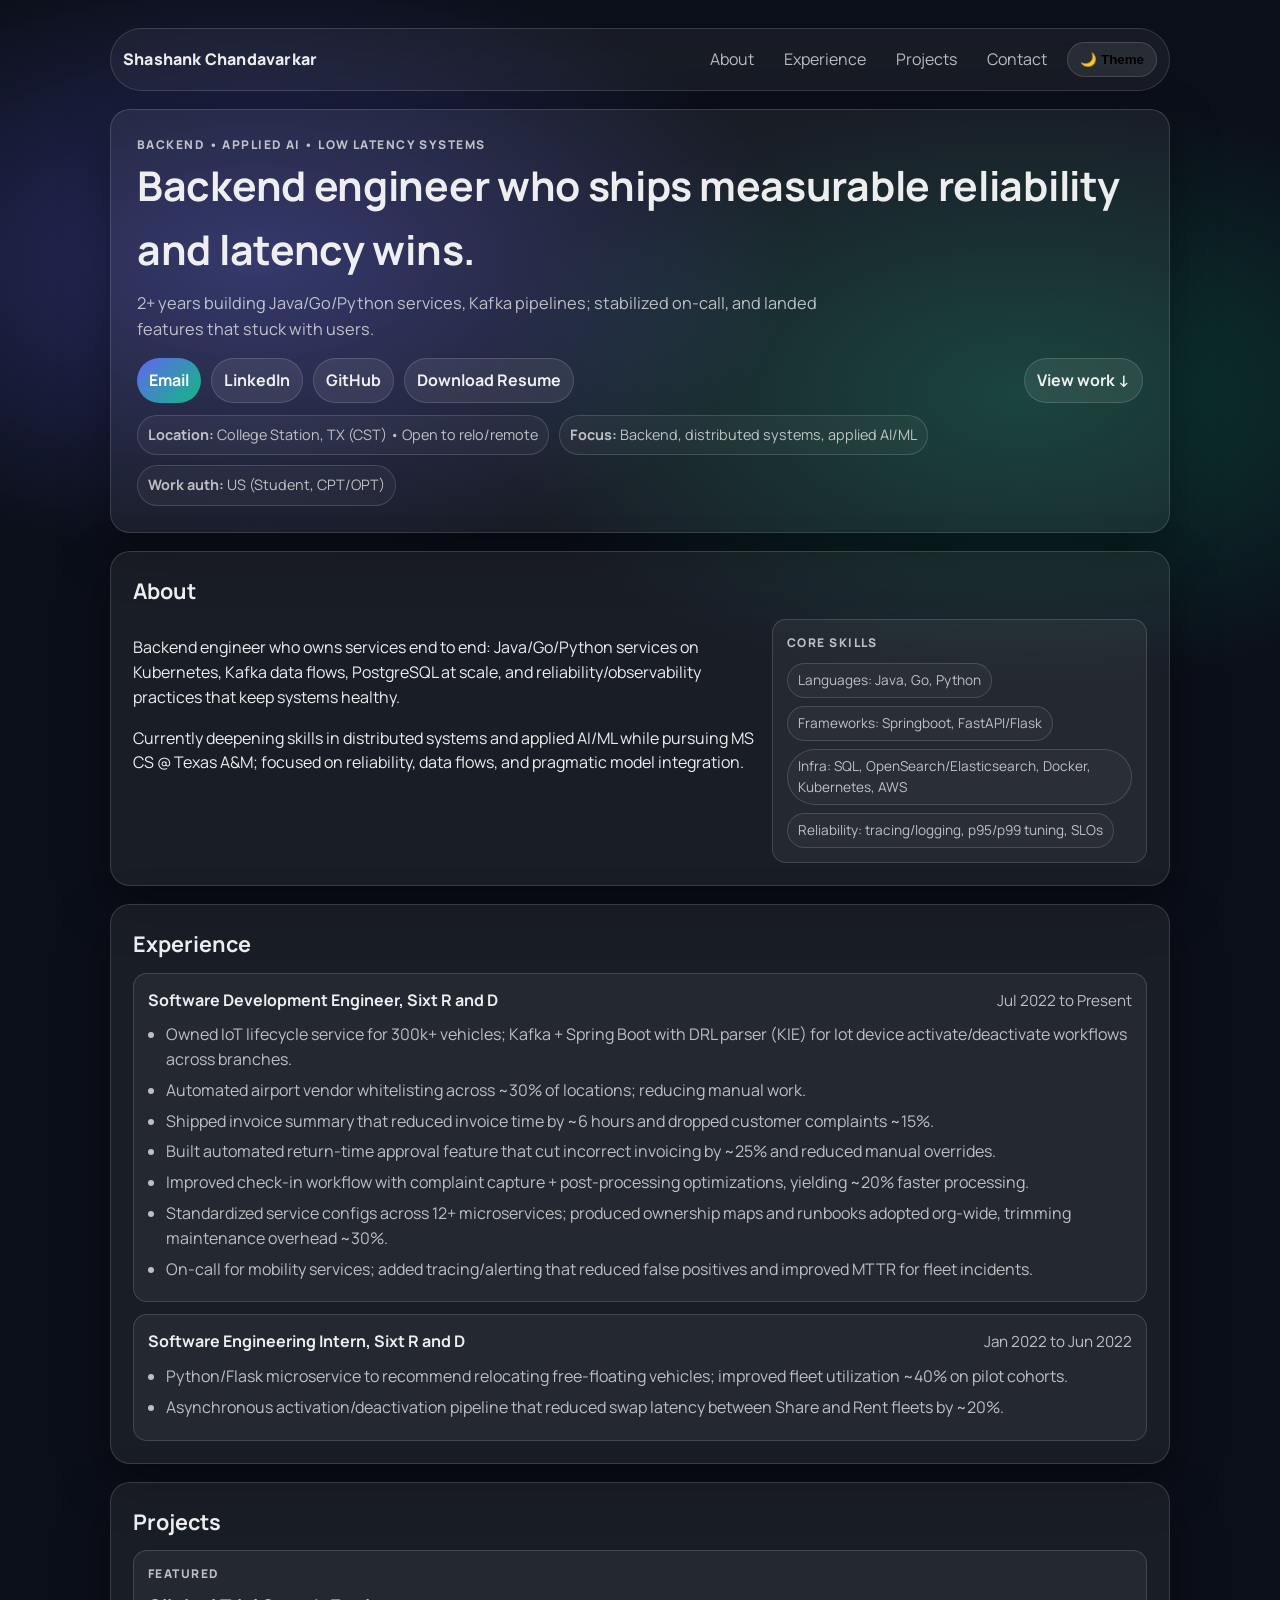
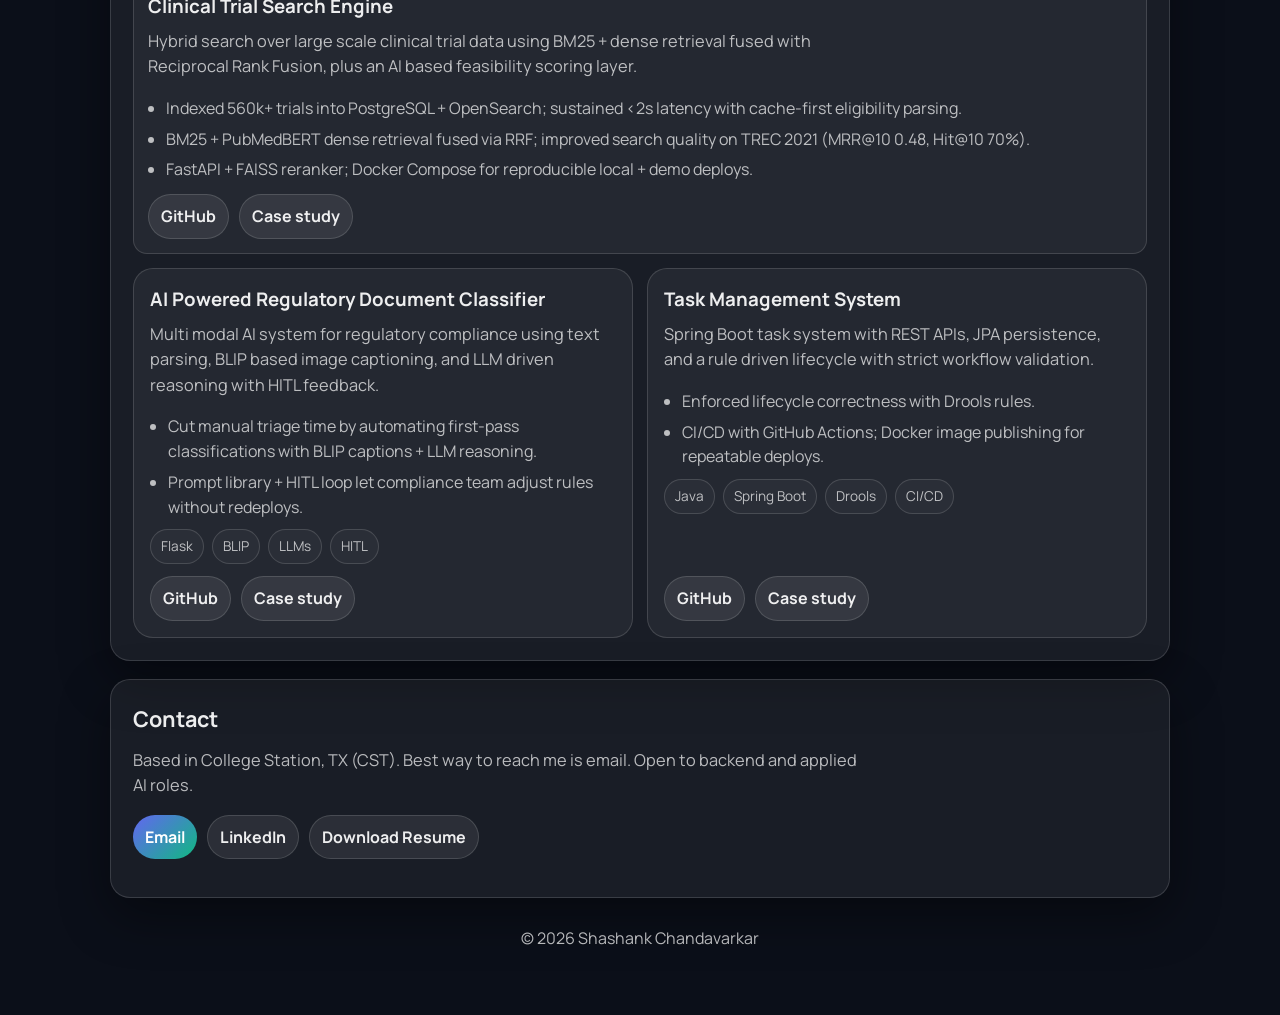
==== index.html @ f72ca2c3 "changed resume" ====
<!doctype html>
<html lang="en">
<head>
  <meta charset="utf-8" />
  <meta name="viewport" content="width=device-width, initial-scale=1" />
  <title>Shashank Chandavarkar Backend Engineer</title>
  <meta name="description" content="Shashank Chandavarkar | Backend Engineer | Java, Go, Python, Distributed Systems" />
  <link rel="preconnect" href="https://fonts.googleapis.com">
  <link rel="preconnect" href="https://fonts.gstatic.com" crossorigin>
  <link href="https://fonts.googleapis.com/css2?family=Manrope:wght@400;600;700;800&display=swap" rel="stylesheet">

  <style>
    :root{
      --bg:#0b0f19;
      --panel:rgba(255,255,255,.06);
      --panel2:rgba(255,255,255,.04);
      --text:rgba(255,255,255,.92);
      --muted:rgba(255,255,255,.70);
      --line:rgba(255,255,255,.14);
      --shadow:0 18px 50px rgba(0,0,0,.40);
      --radius:20px;
      --radius2:14px;
      --focus: 0 0 0 3px rgba(99,102,241,.55);
      --max:1100px;
    }

    body.light{
      --bg:#f6f7fb;
      --panel:rgba(0,0,0,.05);
      --panel2:rgba(0,0,0,.035);
      --text:rgba(0,0,0,.90);
      --muted:rgba(0,0,0,.65);
      --line:rgba(0,0,0,.12);
      --shadow:0 18px 50px rgba(16,24,40,.12);
      --focus: 0 0 0 3px rgba(99,102,241,.35);
    }

    *{box-sizing:border-box}
    html{scroll-behavior:smooth}
    body{
      margin:0;
      font-family:"Manrope",system-ui,-apple-system,Segoe UI,Roboto,Arial;
      background:
        radial-gradient(900px 500px at 20% 10%, rgba(99,102,241,.35), transparent 60%),
        radial-gradient(900px 500px at 80% 15%, rgba(16,185,129,.25), transparent 60%),
        var(--bg);
      color:var(--text);
      line-height:1.55;
      transition:.25s ease;
    }

    a{color:inherit;text-decoration:none}
    a:hover{opacity:.95}

    .wrap{max-width:var(--max);margin:0 auto;padding:28px 20px 64px}

    .skip{
      position:absolute;left:-999px;top:8px;
      padding:10px 12px;border-radius:999px;
      background:var(--panel);border:1px solid var(--line);
    }
    .skip:focus{left:12px;outline:none;box-shadow:var(--focus)}

    nav{
      display:flex;
      justify-content:space-between;
      align-items:center;
      padding:10px 12px;
      border:1px solid var(--line);
      border-radius:999px;
      background:rgba(255,255,255,.05);
      backdrop-filter:blur(10px);
      gap:10px;
    }
    .brand{font-weight:800;letter-spacing:.2px}
    .navlinks{display:flex;align-items:center;gap:10px;flex-wrap:wrap}
    .navlinks a{
      padding:8px 10px;border-radius:999px;
      color:var(--muted);
    }
    .navlinks a:hover{color:var(--text);background:rgba(255,255,255,.05)}
    .navlinks a:focus-visible, button:focus-visible{outline:none;box-shadow:var(--focus)}

    .btn{
      padding:9px 12px;
      border-radius:999px;
      border:1px solid var(--line);
      background:rgba(255,255,255,.08);
      font-weight:700;
      cursor:pointer;
      display:inline-flex;
      align-items:center;
      gap:8px;
    }

    .primary{
      background:linear-gradient(135deg,#6366f1,#10b981);
      color:white;
      border:none;
    }

    header{
      margin-top:18px;
      padding:26px;
      border-radius:var(--radius);
      border:1px solid var(--line);
      background:var(--panel);
      box-shadow:var(--shadow);
    }

    h1{margin:0;font-size:clamp(2rem,3.2vw,3rem);letter-spacing:-.3px}
    h2{margin:0 0 12px;font-size:1.35rem}
    h3{margin:0 0 8px}

    .subtitle{
      margin-top:10px;
      max-width:74ch;
      color:var(--muted);
      font-size:1.02rem;
    }

    .heroRow{
      margin-top:14px;
      display:flex;
      gap:14px;
      flex-wrap:wrap;
      align-items:center;
      justify-content:space-between;
    }

    .cta{display:flex;gap:10px;flex-wrap:wrap}
    .heroFacts{
      display:flex;gap:10px;flex-wrap:wrap;
      margin-top:10px;
    }
    .fact{
      padding:8px 10px;
      border-radius:999px;
      border:1px solid var(--line);
      background:var(--panel2);
      color:var(--muted);
      font-size:.9rem;
      white-space:normal;
    }

    section{
      margin-top:18px;
      padding:22px;
      border-radius:var(--radius);
      border:1px solid var(--line);
      background:var(--panel);
      box-shadow:var(--shadow);
    }

    .grid{
      margin-top:14px;
      display:grid;
      grid-template-columns:repeat(auto-fit,minmax(280px,1fr));
      gap:14px;
    }

    .card{
      padding:16px;
      border-radius:var(--radius);
      border:1px solid var(--line);
      background:rgba(255,255,255,.05);
      transition:.2s ease;
      min-height: 180px;
      display:flex;
      flex-direction:column;
      justify-content:space-between;
    }
    .card:hover{transform:translateY(-3px)}
    .cardActions{display:flex;gap:10px;flex-wrap:wrap;margin-top:12px}

    .meta{
      display:flex;
      flex-wrap:wrap;
      gap:8px;
      margin:10px 0 0;
    }
    .pill{
      padding:6px 10px;
      border-radius:999px;
      border:1px solid var(--line);
      font-size:.85rem;
      color:var(--muted);
      background:rgba(255,255,255,.03);
    }

    .split{
      display:grid;
      grid-template-columns: 1.25fr .75fr;
      gap:14px;
      align-items:start;
    }
    @media (max-width: 860px){
      .split{grid-template-columns:1fr}
    }

    ul{margin:10px 0 0;padding-left:18px}
    li{margin:6px 0;color:var(--muted)}
    .kicker{color:var(--muted);font-weight:800;text-transform:uppercase;letter-spacing:.12em;font-size:.75rem}

    .role{
      padding:14px;
      border:1px solid var(--line);
      background:rgba(255,255,255,.05);
      border-radius:var(--radius2);
    }
    .roleTop{
      display:flex;justify-content:space-between;gap:10px;flex-wrap:wrap;
      align-items:baseline;
    }
    .roleTop strong{font-size:1rem}
    .roleTop span{color:var(--muted);font-size:.95rem}

    footer{
      margin-top:28px;
      text-align:center;
      color:var(--muted);
    }

  </style>
</head>

<body>
  <a class="skip" href="#main">Skip to content</a>

  <div class="wrap">
    <nav aria-label="Primary">
      <div class="brand">Shashank Chandavarkar</div>
      <div class="navlinks">
        <a href="#about">About</a>
        <a href="#experience">Experience</a>
        <a href="#projects">Projects</a>
        <a href="#contact">Contact</a>
        <button id="themeToggle" class="btn" type="button" aria-label="Toggle theme">🌙 Theme</button>
      </div>
    </nav>

    <main id="main">
      <header>
        <div class="kicker">BACKEND • APPLIED AI • LOW LATENCY SYSTEMS</div>
        <h1>Backend engineer who ships measurable reliability and latency wins.</h1>
        <p class="subtitle">
          2+ years building Java/Go/Python services, Kafka pipelines; stabilized on-call, and landed features that stuck with users.
        </p>

        <div class="heroRow">
          <div class="cta">
            <a class="btn primary" href="mailto:shashank3087@gmail.com">Email</a>
            <a class="btn" href="https://www.linkedin.com/in/shashank-chandavarkar" target="_blank" rel="noopener">LinkedIn</a>
            <a class="btn" href="https://github.com/ShashankC10" target="_blank" rel="noopener">GitHub</a>
            <a class="btn" href="https://shashankc10.github.io/Shashank_Chandavarkar_Resume.pdf" target="_blank" rel="noopener">Download Resume</a>
          </div>
          <div class="cta">
            <a class="btn" href="#projects">View work ↓</a>
          </div>
        </div>
        <div class="heroFacts" style="margin-top:12px">
          <div class="fact"><strong>Location:</strong> College Station, TX (CST) • Open to relo/remote</div>
          <div class="fact"><strong>Focus:</strong> Backend, distributed systems, applied AI/ML</div>
          <div class="fact"><strong>Work auth:</strong> US (Student, CPT/OPT)</div>
        </div>
      </header>

      <section id="about">
        <h2>About</h2>
        <div class="split">
          <div>
            <p>
              Backend engineer who owns services end to end: Java/Go/Python services on Kubernetes, Kafka data flows, PostgreSQL at scale, and reliability/observability practices that keep systems healthy.
            </p>
            <p>
              Currently deepening skills in distributed systems and applied AI/ML while pursuing MS CS @ Texas A&M; focused on reliability, data flows, and pragmatic model integration.
            </p>
          </div>
          <div>
            <div class="role">
              <div class="kicker">Core skills</div>
              <div class="meta skills" style="margin-top:10px">
                <span class="pill">Languages: Java, Go, Python</span>
                <span class="pill">Frameworks: Springboot, FastAPI/Flask</span>
                <span class="pill">Infra: SQL, OpenSearch/Elasticsearch, Docker, Kubernetes, AWS</span>
                <span class="pill">Reliability: tracing/logging, p95/p99 tuning, SLOs</span>
              </div>
            </div>
          </div>
        </div>
      </section>

      <section id="experience">
        <h2>Experience</h2>

        <div class="role" style="margin-top:12px">
          <div class="roleTop">
            <strong>Software Development Engineer, Sixt R and D</strong>
            <span>Jul 2022 to Present</span>
          </div>
          <ul>
            <li>Owned IoT lifecycle service for 300k+ vehicles; Kafka + Spring Boot with DRL parser (KIE) for Iot device activate/deactivate workflows across branches.</li>
            <li>Automated airport vendor whitelisting across ~30% of locations; reducing manual work.</li>
            <li>Shipped invoice summary that reduced invoice time by ~6 hours and dropped customer complaints ~15%.</li>
            <li>Built automated return-time approval feature that cut incorrect invoicing by ~25% and reduced manual overrides.</li>
            <li>Improved check-in workflow with complaint capture + post-processing optimizations, yielding ~20% faster processing.</li>
            <li>Standardized service configs across 12+ microservices; produced ownership maps and runbooks adopted org-wide, trimming maintenance overhead ~30%.</li>
            <li>On-call for mobility services; added tracing/alerting that reduced false positives and improved MTTR for fleet incidents.</li>
          </ul>
        </div>

        <div class="role" style="margin-top:12px">
          <div class="roleTop">
            <strong>Software Engineering Intern, Sixt R and D</strong>
            <span>Jan 2022 to Jun 2022</span>
          </div>
          <ul>
            <li>Python/Flask microservice to recommend relocating free-floating vehicles; improved fleet utilization ~40% on pilot cohorts.</li>
            <li>Asynchronous activation/deactivation pipeline that reduced swap latency between Share and Rent fleets by ~20%.</li>
          </ul>
        </div>
      </section>

      <section id="projects">
        <h2>Projects</h2>

        <div class="role featured" style="margin-top:12px">
          <div class="kicker">Featured</div>
          <h3 style="margin-top:8px">Clinical Trial Search Engine</h3>
          <p class="subtitle" style="margin-top:6px">
            Hybrid search over large scale clinical trial data using BM25 + dense retrieval fused with Reciprocal Rank Fusion,
            plus an AI based feasibility scoring layer.
          </p>
          <ul>
            <li>Indexed 560k+ trials into PostgreSQL + OpenSearch; sustained &lt;2s latency with cache-first eligibility parsing.</li>
            <li>BM25 + PubMedBERT dense retrieval fused via RRF; improved search quality on TREC 2021 (MRR@10 0.48, Hit@10 70%).</li>
            <li>FastAPI + FAISS reranker; Docker Compose for reproducible local + demo deploys.</li>
          </ul>
          <div class="cardActions">
            <a class="btn" href="https://github.com/ShashankC10/Clinical-Trial-SearchEngine" target="_blank" rel="noopener">GitHub</a>
            <a class="btn" href="https://github.com/ShashankC10/Clinical-Trial-SearchEngine#readme" target="_blank" rel="noopener">Case study</a>
          </div>
        </div>

        <div class="grid">
          <div class="card">
            <div>
              <h3>AI Powered Regulatory Document Classifier</h3>
              <p class="subtitle" style="margin-top:6px">
                Multi modal AI system for regulatory compliance using text parsing, BLIP based image captioning,
                and LLM driven reasoning with HITL feedback.
              </p>
              <ul>
                <li>Cut manual triage time by automating first-pass classifications with BLIP captions + LLM reasoning.</li>
                <li>Prompt library + HITL loop let compliance team adjust rules without redeploys.</li>
              </ul>
              <div class="meta">
                <span class="pill">Flask</span>
                <span class="pill">BLIP</span>
                <span class="pill">LLMs</span>
                <span class="pill">HITL</span>
              </div>
            </div>
            <div class="cardActions">
              <a class="btn" href="https://github.com/ShashankC10/Regulatory-document-classifier" target="_blank" rel="noopener">GitHub</a>
              <a class="btn" href="https://github.com/ShashankC10/Regulatory-document-classifier#readme" target="_blank" rel="noopener">Case study</a>
            </div>
          </div>

          <div class="card">
            <div>
              <h3>Task Management System</h3>
              <p class="subtitle" style="margin-top:6px">
                Spring Boot task system with REST APIs, JPA persistence, and a rule driven lifecycle with strict workflow validation.
              </p>
              <ul>
                <li>Enforced lifecycle correctness with Drools rules.</li>
                <li>CI/CD with GitHub Actions; Docker image publishing for repeatable deploys.</li>
              </ul>
              <div class="meta">
                <span class="pill">Java</span>
                <span class="pill">Spring Boot</span>
                <span class="pill">Drools</span>
                <span class="pill">CI/CD</span>
              </div>
            </div>
            <div class="cardActions">
              <a class="btn" href="https://github.com/ShashankC10/task-management" target="_blank" rel="noopener">GitHub</a>
              <a class="btn" href="https://github.com/ShashankC10/task-management#readme" target="_blank" rel="noopener">Case study</a>
            </div>
          </div>
        </div>
      </section>

      <section id="contact">
        <h2>Contact</h2>
        <p class="subtitle">
          Based in College Station, TX (CST). Best way to reach me is email. Open to backend and applied AI roles.
        </p>
        <p style="margin-top:12px;display:flex;gap:10px;flex-wrap:wrap">
          <a class="btn primary" href="mailto:shashank3087@gmail.com">Email</a>
          <a class="btn" href="https://www.linkedin.com/in/shashank-chandavarkar" target="_blank" rel="noopener">LinkedIn</a>
          <a class="btn" href="https://shashankc10.github.io/Shashank_Chandavarkar_Resume.pdf" target="_blank" rel="noopener">Download Resume</a>
        </p>
      </section>

      <footer>
        © <span id="year"></span> Shashank Chandavarkar
      </footer>
    </main>
  </div>

  <script>
    const toggle = document.getElementById("themeToggle");
    const saved = localStorage.getItem("theme");

    if(saved === "light"){
      document.body.classList.add("light");
      toggle.textContent = "🌞 Theme";
    }

    toggle.addEventListener("click", () => {
      document.body.classList.toggle("light");
      const isLight = document.body.classList.contains("light");
      toggle.textContent = isLight ? "🌞 Theme" : "🌙 Theme";
      localStorage.setItem("theme", isLight ? "light" : "dark");
    });

    document.getElementById("year").textContent = new Date().getFullYear();
  </script>
</body>
</html>
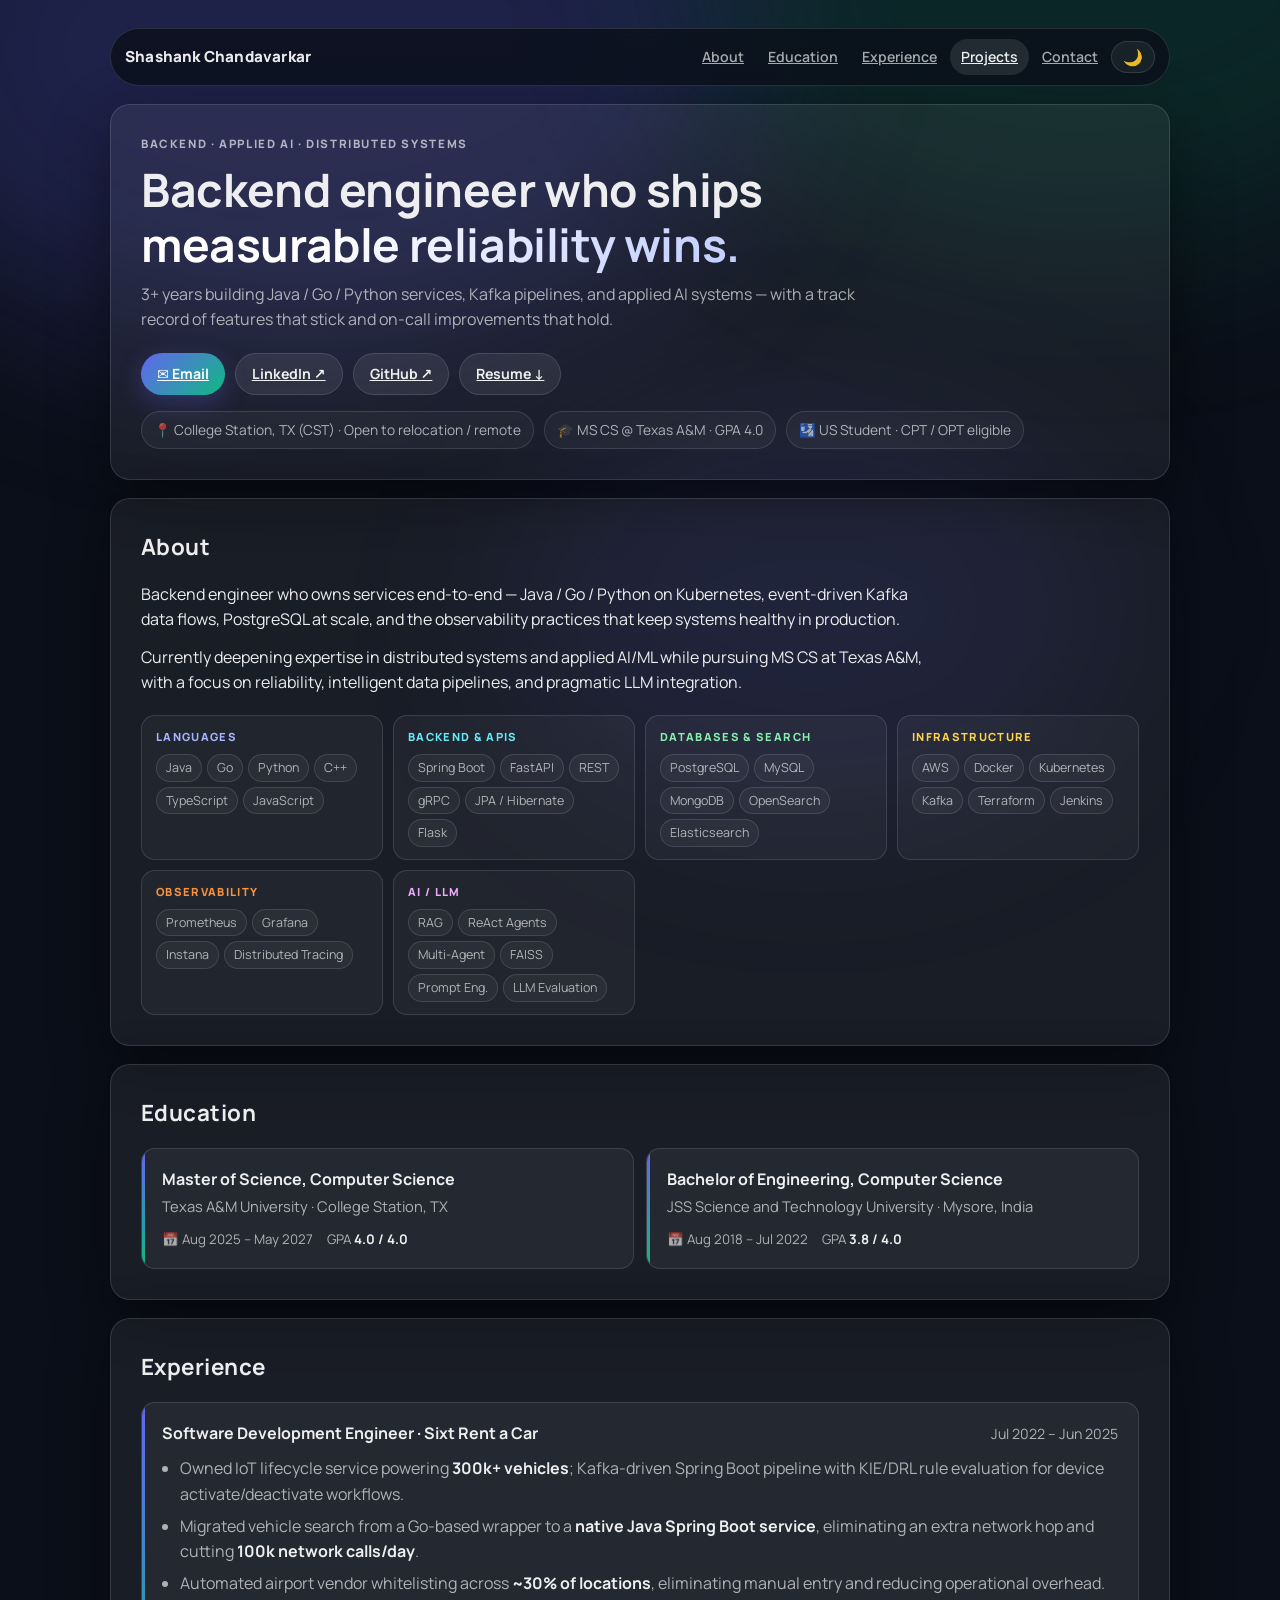
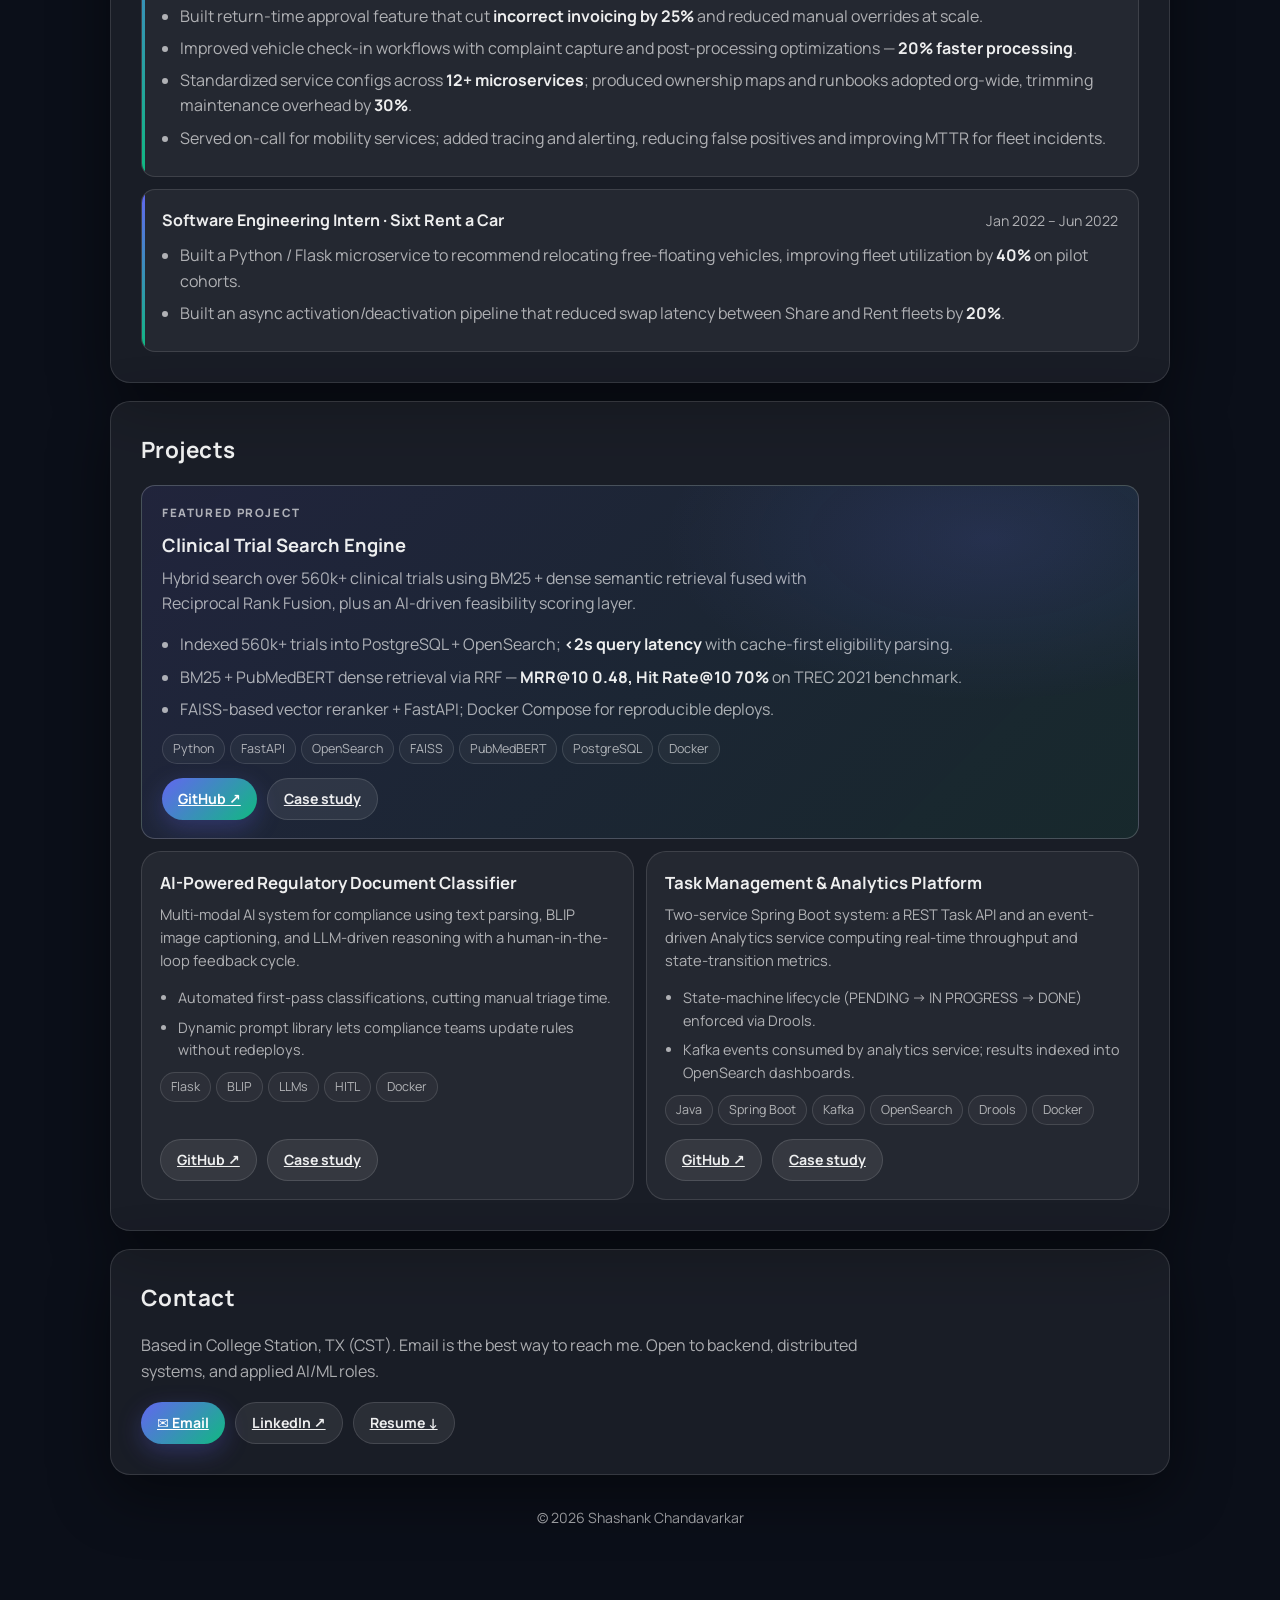
==== commit c8df60bb: "changed html files and separated js and css files" ====
--- a/index.html
+++ b/index.html
@@ -3,405 +3,279 @@
 <head>
   <meta charset="utf-8" />
   <meta name="viewport" content="width=device-width, initial-scale=1" />
-  <title>Shashank Chandavarkar Backend Engineer</title>
-  <meta name="description" content="Shashank Chandavarkar | Backend Engineer | Java, Go, Python, Distributed Systems" />
+  <title>Shashank Chandavarkar — Backend Engineer</title>
+  <meta name="description" content="Shashank Chandavarkar | Backend Engineer | Java, Go, Python, Distributed Systems, Applied AI" />
   <link rel="preconnect" href="https://fonts.googleapis.com">
   <link rel="preconnect" href="https://fonts.gstatic.com" crossorigin>
-  <link href="https://fonts.googleapis.com/css2?family=Manrope:wght@400;600;700;800&display=swap" rel="stylesheet">
-
-  <style>
-    :root{
-      --bg:#0b0f19;
-      --panel:rgba(255,255,255,.06);
-      --panel2:rgba(255,255,255,.04);
-      --text:rgba(255,255,255,.92);
-      --muted:rgba(255,255,255,.70);
-      --line:rgba(255,255,255,.14);
-      --shadow:0 18px 50px rgba(0,0,0,.40);
-      --radius:20px;
-      --radius2:14px;
-      --focus: 0 0 0 3px rgba(99,102,241,.55);
-      --max:1100px;
-    }
-
-    body.light{
-      --bg:#f6f7fb;
-      --panel:rgba(0,0,0,.05);
-      --panel2:rgba(0,0,0,.035);
-      --text:rgba(0,0,0,.90);
-      --muted:rgba(0,0,0,.65);
-      --line:rgba(0,0,0,.12);
-      --shadow:0 18px 50px rgba(16,24,40,.12);
-      --focus: 0 0 0 3px rgba(99,102,241,.35);
-    }
-
-    *{box-sizing:border-box}
-    html{scroll-behavior:smooth}
-    body{
-      margin:0;
-      font-family:"Manrope",system-ui,-apple-system,Segoe UI,Roboto,Arial;
-      background:
-        radial-gradient(900px 500px at 20% 10%, rgba(99,102,241,.35), transparent 60%),
-        radial-gradient(900px 500px at 80% 15%, rgba(16,185,129,.25), transparent 60%),
-        var(--bg);
-      color:var(--text);
-      line-height:1.55;
-      transition:.25s ease;
-    }
-
-    a{color:inherit;text-decoration:none}
-    a:hover{opacity:.95}
-
-    .wrap{max-width:var(--max);margin:0 auto;padding:28px 20px 64px}
-
-    .skip{
-      position:absolute;left:-999px;top:8px;
-      padding:10px 12px;border-radius:999px;
-      background:var(--panel);border:1px solid var(--line);
-    }
-    .skip:focus{left:12px;outline:none;box-shadow:var(--focus)}
-
-    nav{
-      display:flex;
-      justify-content:space-between;
-      align-items:center;
-      padding:10px 12px;
-      border:1px solid var(--line);
-      border-radius:999px;
-      background:rgba(255,255,255,.05);
-      backdrop-filter:blur(10px);
-      gap:10px;
-    }
-    .brand{font-weight:800;letter-spacing:.2px}
-    .navlinks{display:flex;align-items:center;gap:10px;flex-wrap:wrap}
-    .navlinks a{
-      padding:8px 10px;border-radius:999px;
-      color:var(--muted);
-    }
-    .navlinks a:hover{color:var(--text);background:rgba(255,255,255,.05)}
-    .navlinks a:focus-visible, button:focus-visible{outline:none;box-shadow:var(--focus)}
-
-    .btn{
-      padding:9px 12px;
-      border-radius:999px;
-      border:1px solid var(--line);
-      background:rgba(255,255,255,.08);
-      font-weight:700;
-      cursor:pointer;
-      display:inline-flex;
-      align-items:center;
-      gap:8px;
-    }
-
-    .primary{
-      background:linear-gradient(135deg,#6366f1,#10b981);
-      color:white;
-      border:none;
-    }
-
-    header{
-      margin-top:18px;
-      padding:26px;
-      border-radius:var(--radius);
-      border:1px solid var(--line);
-      background:var(--panel);
-      box-shadow:var(--shadow);
-    }
-
-    h1{margin:0;font-size:clamp(2rem,3.2vw,3rem);letter-spacing:-.3px}
-    h2{margin:0 0 12px;font-size:1.35rem}
-    h3{margin:0 0 8px}
-
-    .subtitle{
-      margin-top:10px;
-      max-width:74ch;
-      color:var(--muted);
-      font-size:1.02rem;
-    }
-
-    .heroRow{
-      margin-top:14px;
-      display:flex;
-      gap:14px;
-      flex-wrap:wrap;
-      align-items:center;
-      justify-content:space-between;
-    }
-
-    .cta{display:flex;gap:10px;flex-wrap:wrap}
-    .heroFacts{
-      display:flex;gap:10px;flex-wrap:wrap;
-      margin-top:10px;
-    }
-    .fact{
-      padding:8px 10px;
-      border-radius:999px;
-      border:1px solid var(--line);
-      background:var(--panel2);
-      color:var(--muted);
-      font-size:.9rem;
-      white-space:normal;
-    }
-
-    section{
-      margin-top:18px;
-      padding:22px;
-      border-radius:var(--radius);
-      border:1px solid var(--line);
-      background:var(--panel);
-      box-shadow:var(--shadow);
-    }
-
-    .grid{
-      margin-top:14px;
-      display:grid;
-      grid-template-columns:repeat(auto-fit,minmax(280px,1fr));
-      gap:14px;
-    }
-
-    .card{
-      padding:16px;
-      border-radius:var(--radius);
-      border:1px solid var(--line);
-      background:rgba(255,255,255,.05);
-      transition:.2s ease;
-      min-height: 180px;
-      display:flex;
-      flex-direction:column;
-      justify-content:space-between;
-    }
-    .card:hover{transform:translateY(-3px)}
-    .cardActions{display:flex;gap:10px;flex-wrap:wrap;margin-top:12px}
-
-    .meta{
-      display:flex;
-      flex-wrap:wrap;
-      gap:8px;
-      margin:10px 0 0;
-    }
-    .pill{
-      padding:6px 10px;
-      border-radius:999px;
-      border:1px solid var(--line);
-      font-size:.85rem;
-      color:var(--muted);
-      background:rgba(255,255,255,.03);
-    }
-
-    .split{
-      display:grid;
-      grid-template-columns: 1.25fr .75fr;
-      gap:14px;
-      align-items:start;
-    }
-    @media (max-width: 860px){
-      .split{grid-template-columns:1fr}
-    }
-
-    ul{margin:10px 0 0;padding-left:18px}
-    li{margin:6px 0;color:var(--muted)}
-    .kicker{color:var(--muted);font-weight:800;text-transform:uppercase;letter-spacing:.12em;font-size:.75rem}
-
-    .role{
-      padding:14px;
-      border:1px solid var(--line);
-      background:rgba(255,255,255,.05);
-      border-radius:var(--radius2);
-    }
-    .roleTop{
-      display:flex;justify-content:space-between;gap:10px;flex-wrap:wrap;
-      align-items:baseline;
-    }
-    .roleTop strong{font-size:1rem}
-    .roleTop span{color:var(--muted);font-size:.95rem}
-
-    footer{
-      margin-top:28px;
-      text-align:center;
-      color:var(--muted);
-    }
-
-  </style>
+  <link href="https://fonts.googleapis.com/css2?family=Manrope:wght@400;500;600;700;800&display=swap" rel="stylesheet">
+  <link rel="stylesheet" href="styles.css">
 </head>
 
 <body>
+  <!-- Background blobs -->
+  <div class="blob blob1" aria-hidden="true"></div>
+  <div class="blob blob2" aria-hidden="true"></div>
+  <div class="blob blob3" aria-hidden="true"></div>
+
+  <!-- Scroll progress bar -->
+  <div id="progress" aria-hidden="true"></div>
+
   <a class="skip" href="#main">Skip to content</a>
 
   <div class="wrap">
-    <nav aria-label="Primary">
+    <nav id="nav" aria-label="Primary">
       <div class="brand">Shashank Chandavarkar</div>
       <div class="navlinks">
         <a href="#about">About</a>
+        <a href="#education">Education</a>
         <a href="#experience">Experience</a>
         <a href="#projects">Projects</a>
         <a href="#contact">Contact</a>
-        <button id="themeToggle" class="btn" type="button" aria-label="Toggle theme">🌙 Theme</button>
+        <button id="themeToggle" class="btn" type="button" aria-label="Toggle theme"
+          style="padding:7px 11px;font-size:1rem;line-height:1;background:rgba(255,255,255,.06)">🌙</button>
       </div>
     </nav>
 
     <main id="main">
-      <header>
-        <div class="kicker">BACKEND • APPLIED AI • LOW LATENCY SYSTEMS</div>
-        <h1>Backend engineer who ships measurable reliability and latency wins.</h1>
+
+      <!-- ── Hero ── -->
+      <header class="fade-up">
+        <div class="kicker">Backend · Applied AI · Distributed Systems</div>
+        <h1 style="margin-top:10px">
+          Backend engineer who ships<br>
+          <span class="gradient-text">measurable reliability wins.</span>
+        </h1>
         <p class="subtitle">
-          2+ years building Java/Go/Python services, Kafka pipelines; stabilized on-call, and landed features that stuck with users.
+          3+ years building Java / Go / Python services, Kafka pipelines, and applied AI systems —
+          with a track record of features that stick and on-call improvements that hold.
         </p>
 
         <div class="heroRow">
           <div class="cta">
-            <a class="btn primary" href="mailto:shashank3087@gmail.com">Email</a>
-            <a class="btn" href="https://www.linkedin.com/in/shashank-chandavarkar" target="_blank" rel="noopener">LinkedIn</a>
-            <a class="btn" href="https://github.com/ShashankC10" target="_blank" rel="noopener">GitHub</a>
-            <a class="btn" href="https://shashankc10.github.io/Shashank_Chandavarkar_Resume.pdf" target="_blank" rel="noopener">Download Resume</a>
-          </div>
-          <div class="cta">
-            <a class="btn" href="#projects">View work ↓</a>
-          </div>
-        </div>
-        <div class="heroFacts" style="margin-top:12px">
-          <div class="fact"><strong>Location:</strong> College Station, TX (CST) • Open to relo/remote</div>
-          <div class="fact"><strong>Focus:</strong> Backend, distributed systems, applied AI/ML</div>
-          <div class="fact"><strong>Work auth:</strong> US (Student, CPT/OPT)</div>
+            <a class="btn primary" href="mailto:shashank3087@gmail.com">✉&nbsp;Email</a>
+            <a class="btn" href="https://www.linkedin.com/in/shashank-chandavarkar" target="_blank" rel="noopener">LinkedIn ↗</a>
+            <a class="btn" href="https://github.com/ShashankC10" target="_blank" rel="noopener">GitHub ↗</a>
+            <a class="btn" href="Shashank_Chandavarkar_Resume.pdf" target="_blank" rel="noopener">Resume ↓</a>
+          </div>
+        </div>
+
+        <div class="heroFacts">
+          <div class="fact">📍 College Station, TX (CST) · Open to relocation / remote</div>
+          <div class="fact">🎓 MS CS @ Texas A&amp;M · GPA 4.0</div>
+          <div class="fact">🛂 US Student · CPT / OPT eligible</div>
         </div>
       </header>
 
-      <section id="about">
+      <!-- ── About ── -->
+      <section id="about" class="fade-up">
         <h2>About</h2>
-        <div class="split">
-          <div>
-            <p>
-              Backend engineer who owns services end to end: Java/Go/Python services on Kubernetes, Kafka data flows, PostgreSQL at scale, and reliability/observability practices that keep systems healthy.
-            </p>
-            <p>
-              Currently deepening skills in distributed systems and applied AI/ML while pursuing MS CS @ Texas A&M; focused on reliability, data flows, and pragmatic model integration.
-            </p>
-          </div>
-          <div>
-            <div class="role">
-              <div class="kicker">Core skills</div>
-              <div class="meta skills" style="margin-top:10px">
-                <span class="pill">Languages: Java, Go, Python</span>
-                <span class="pill">Frameworks: Springboot, FastAPI/Flask</span>
-                <span class="pill">Infra: SQL, OpenSearch/Elasticsearch, Docker, Kubernetes, AWS</span>
-                <span class="pill">Reliability: tracing/logging, p95/p99 tuning, SLOs</span>
-              </div>
-            </div>
-          </div>
-        </div>
-      </section>
-
-      <section id="experience">
+        <p style="margin:0;max-width:80ch">
+          Backend engineer who owns services end-to-end — Java / Go / Python on Kubernetes,
+          event-driven Kafka data flows, PostgreSQL at scale, and the observability practices that
+          keep systems healthy in production.
+        </p>
+        <p style="margin-top:12px;max-width:80ch">
+          Currently deepening expertise in distributed systems and applied AI/ML while pursuing
+          MS CS at Texas A&amp;M, with a focus on reliability, intelligent data pipelines, and
+          pragmatic LLM integration.
+        </p>
+
+        <div class="skill-grid" data-stagger>
+          <div class="skill-group" data-cat="lang">
+            <div class="sg-label lang">Languages</div>
+            <div class="sg-tags">
+              <span class="stag">Java</span><span class="stag">Go</span>
+              <span class="stag">Python</span><span class="stag">C++</span>
+              <span class="stag">TypeScript</span><span class="stag">JavaScript</span>
+            </div>
+          </div>
+          <div class="skill-group" data-cat="back">
+            <div class="sg-label back">Backend &amp; APIs</div>
+            <div class="sg-tags">
+              <span class="stag">Spring Boot</span><span class="stag">FastAPI</span>
+              <span class="stag">REST</span><span class="stag">gRPC</span>
+              <span class="stag">JPA / Hibernate</span><span class="stag">Flask</span>
+            </div>
+          </div>
+          <div class="skill-group" data-cat="db">
+            <div class="sg-label db">Databases &amp; Search</div>
+            <div class="sg-tags">
+              <span class="stag">PostgreSQL</span><span class="stag">MySQL</span>
+              <span class="stag">MongoDB</span><span class="stag">OpenSearch</span>
+              <span class="stag">Elasticsearch</span>
+            </div>
+          </div>
+          <div class="skill-group" data-cat="infra">
+            <div class="sg-label infra">Infrastructure</div>
+            <div class="sg-tags">
+              <span class="stag">AWS</span><span class="stag">Docker</span>
+              <span class="stag">Kubernetes</span><span class="stag">Kafka</span>
+              <span class="stag">Terraform</span><span class="stag">Jenkins</span>
+            </div>
+          </div>
+          <div class="skill-group" data-cat="obs">
+            <div class="sg-label obs">Observability</div>
+            <div class="sg-tags">
+              <span class="stag">Prometheus</span><span class="stag">Grafana</span>
+              <span class="stag">Instana</span><span class="stag">Distributed Tracing</span>
+            </div>
+          </div>
+          <div class="skill-group" data-cat="ai">
+            <div class="sg-label ai">AI / LLM</div>
+            <div class="sg-tags">
+              <span class="stag">RAG</span><span class="stag">ReAct Agents</span>
+              <span class="stag">Multi-Agent</span><span class="stag">FAISS</span>
+              <span class="stag">Prompt Eng.</span><span class="stag">LLM Evaluation</span>
+            </div>
+          </div>
+        </div>
+      </section>
+
+      <!-- ── Education ── -->
+      <section id="education" class="fade-up">
+        <h2>Education</h2>
+        <div class="edu-grid" data-stagger>
+          <div class="edu-card">
+            <div class="edu-degree">Master of Science, Computer Science</div>
+            <div class="edu-school">Texas A&amp;M University · College Station, TX</div>
+            <div class="edu-meta">
+              <span>📅 Aug 2025 – May 2027</span>
+              <span>GPA <span class="gpa">4.0 / 4.0</span></span>
+            </div>
+          </div>
+          <div class="edu-card">
+            <div class="edu-degree">Bachelor of Engineering, Computer Science</div>
+            <div class="edu-school">JSS Science and Technology University · Mysore, India</div>
+            <div class="edu-meta">
+              <span>📅 Aug 2018 – Jul 2022</span>
+              <span>GPA <span class="gpa">3.8 / 4.0</span></span>
+            </div>
+          </div>
+        </div>
+      </section>
+
+      <!-- ── Experience ── -->
+      <section id="experience" class="fade-up">
         <h2>Experience</h2>
 
-        <div class="role" style="margin-top:12px">
+        <div class="role">
           <div class="roleTop">
-            <strong>Software Development Engineer, Sixt R and D</strong>
-            <span>Jul 2022 to Present</span>
+            <strong>Software Development Engineer · Sixt Rent a Car</strong>
+            <span class="date">Jul 2022 – Jun 2025</span>
           </div>
           <ul>
-            <li>Owned IoT lifecycle service for 300k+ vehicles; Kafka + Spring Boot with DRL parser (KIE) for Iot device activate/deactivate workflows across branches.</li>
-            <li>Automated airport vendor whitelisting across ~30% of locations; reducing manual work.</li>
-            <li>Shipped invoice summary that reduced invoice time by ~6 hours and dropped customer complaints ~15%.</li>
-            <li>Built automated return-time approval feature that cut incorrect invoicing by ~25% and reduced manual overrides.</li>
-            <li>Improved check-in workflow with complaint capture + post-processing optimizations, yielding ~20% faster processing.</li>
-            <li>Standardized service configs across 12+ microservices; produced ownership maps and runbooks adopted org-wide, trimming maintenance overhead ~30%.</li>
-            <li>On-call for mobility services; added tracing/alerting that reduced false positives and improved MTTR for fleet incidents.</li>
+            <li>Owned IoT lifecycle service powering <strong>300k+ vehicles</strong>; Kafka-driven Spring Boot pipeline with KIE/DRL rule evaluation for device activate/deactivate workflows.</li>
+            <li>Migrated vehicle search from a Go-based wrapper to a <strong>native Java Spring Boot service</strong>, eliminating an extra network hop and cutting <strong>100k network calls/day</strong>.</li>
+            <li>Automated airport vendor whitelisting across <strong>~30% of locations</strong>, eliminating manual entry and reducing operational overhead.</li>
+            <li>Built return-time approval feature that cut <strong>incorrect invoicing by 25%</strong> and reduced manual overrides at scale.</li>
+            <li>Improved vehicle check-in workflows with complaint capture and post-processing optimizations — <strong>20% faster processing</strong>.</li>
+            <li>Standardized service configs across <strong>12+ microservices</strong>; produced ownership maps and runbooks adopted org-wide, trimming maintenance overhead by <strong>30%</strong>.</li>
+            <li>Served on-call for mobility services; added tracing and alerting, reducing false positives and improving MTTR for fleet incidents.</li>
           </ul>
         </div>
 
-        <div class="role" style="margin-top:12px">
+        <div class="role">
           <div class="roleTop">
-            <strong>Software Engineering Intern, Sixt R and D</strong>
-            <span>Jan 2022 to Jun 2022</span>
+            <strong>Software Engineering Intern · Sixt Rent a Car</strong>
+            <span class="date">Jan 2022 – Jun 2022</span>
           </div>
           <ul>
-            <li>Python/Flask microservice to recommend relocating free-floating vehicles; improved fleet utilization ~40% on pilot cohorts.</li>
-            <li>Asynchronous activation/deactivation pipeline that reduced swap latency between Share and Rent fleets by ~20%.</li>
+            <li>Built a Python / Flask microservice to recommend relocating free-floating vehicles, improving fleet utilization by <strong>40%</strong> on pilot cohorts.</li>
+            <li>Built an async activation/deactivation pipeline that reduced swap latency between Share and Rent fleets by <strong>20%</strong>.</li>
           </ul>
         </div>
       </section>
 
-      <section id="projects">
+      <!-- ── Projects ── -->
+      <section id="projects" class="fade-up">
         <h2>Projects</h2>
 
-        <div class="role featured" style="margin-top:12px">
-          <div class="kicker">Featured</div>
-          <h3 style="margin-top:8px">Clinical Trial Search Engine</h3>
+        <div class="role featured">
+          <div class="featured-accent"></div>
+          <div class="kicker" style="margin-bottom:8px">Featured Project</div>
+          <h3 style="font-size:1.15rem">Clinical Trial Search Engine</h3>
           <p class="subtitle" style="margin-top:6px">
-            Hybrid search over large scale clinical trial data using BM25 + dense retrieval fused with Reciprocal Rank Fusion,
-            plus an AI based feasibility scoring layer.
+            Hybrid search over 560k+ clinical trials using BM25 + dense semantic retrieval fused
+            with Reciprocal Rank Fusion, plus an AI-driven feasibility scoring layer.
           </p>
           <ul>
-            <li>Indexed 560k+ trials into PostgreSQL + OpenSearch; sustained &lt;2s latency with cache-first eligibility parsing.</li>
-            <li>BM25 + PubMedBERT dense retrieval fused via RRF; improved search quality on TREC 2021 (MRR@10 0.48, Hit@10 70%).</li>
-            <li>FastAPI + FAISS reranker; Docker Compose for reproducible local + demo deploys.</li>
+            <li>Indexed 560k+ trials into PostgreSQL + OpenSearch; <strong>&lt;2s query latency</strong> with cache-first eligibility parsing.</li>
+            <li>BM25 + PubMedBERT dense retrieval via RRF — <strong>MRR@10 0.48, Hit Rate@10 70%</strong> on TREC 2021 benchmark.</li>
+            <li>FAISS-based vector reranker + FastAPI; Docker Compose for reproducible deploys.</li>
           </ul>
+          <div class="meta" style="margin-top:12px">
+            <span class="pill">Python</span><span class="pill">FastAPI</span>
+            <span class="pill">OpenSearch</span><span class="pill">FAISS</span>
+            <span class="pill">PubMedBERT</span><span class="pill">PostgreSQL</span>
+            <span class="pill">Docker</span>
+          </div>
           <div class="cardActions">
-            <a class="btn" href="https://github.com/ShashankC10/Clinical-Trial-SearchEngine" target="_blank" rel="noopener">GitHub</a>
+            <a class="btn primary" href="https://github.com/ShashankC10/Clinical-Trial-SearchEngine" target="_blank" rel="noopener">GitHub ↗</a>
             <a class="btn" href="https://github.com/ShashankC10/Clinical-Trial-SearchEngine#readme" target="_blank" rel="noopener">Case study</a>
           </div>
         </div>
 
-        <div class="grid">
+        <div class="grid" data-stagger>
           <div class="card">
             <div>
-              <h3>AI Powered Regulatory Document Classifier</h3>
-              <p class="subtitle" style="margin-top:6px">
-                Multi modal AI system for regulatory compliance using text parsing, BLIP based image captioning,
-                and LLM driven reasoning with HITL feedback.
+              <h3>AI-Powered Regulatory Document Classifier</h3>
+              <p class="subtitle" style="margin-top:6px;font-size:.92rem">
+                Multi-modal AI system for compliance using text parsing, BLIP image captioning,
+                and LLM-driven reasoning with a human-in-the-loop feedback cycle.
               </p>
-              <ul>
-                <li>Cut manual triage time by automating first-pass classifications with BLIP captions + LLM reasoning.</li>
-                <li>Prompt library + HITL loop let compliance team adjust rules without redeploys.</li>
+              <ul style="font-size:.9rem">
+                <li>Automated first-pass classifications, cutting manual triage time.</li>
+                <li>Dynamic prompt library lets compliance teams update rules without redeploys.</li>
               </ul>
               <div class="meta">
-                <span class="pill">Flask</span>
-                <span class="pill">BLIP</span>
-                <span class="pill">LLMs</span>
-                <span class="pill">HITL</span>
+                <span class="pill">Flask</span><span class="pill">BLIP</span>
+                <span class="pill">LLMs</span><span class="pill">HITL</span>
+                <span class="pill">Docker</span>
               </div>
             </div>
             <div class="cardActions">
-              <a class="btn" href="https://github.com/ShashankC10/Regulatory-document-classifier" target="_blank" rel="noopener">GitHub</a>
+              <a class="btn" href="https://github.com/ShashankC10/Regulatory-document-classifier" target="_blank" rel="noopener">GitHub ↗</a>
               <a class="btn" href="https://github.com/ShashankC10/Regulatory-document-classifier#readme" target="_blank" rel="noopener">Case study</a>
             </div>
           </div>
 
           <div class="card">
             <div>
-              <h3>Task Management System</h3>
-              <p class="subtitle" style="margin-top:6px">
-                Spring Boot task system with REST APIs, JPA persistence, and a rule driven lifecycle with strict workflow validation.
+              <h3>Task Management &amp; Analytics Platform</h3>
+              <p class="subtitle" style="margin-top:6px;font-size:.92rem">
+                Two-service Spring Boot system: a REST Task API and an event-driven Analytics
+                service computing real-time throughput and state-transition metrics.
               </p>
-              <ul>
-                <li>Enforced lifecycle correctness with Drools rules.</li>
-                <li>CI/CD with GitHub Actions; Docker image publishing for repeatable deploys.</li>
+              <ul style="font-size:.9rem">
+                <li>State-machine lifecycle (PENDING → IN PROGRESS → DONE) enforced via Drools.</li>
+                <li>Kafka events consumed by analytics service; results indexed into OpenSearch dashboards.</li>
               </ul>
               <div class="meta">
-                <span class="pill">Java</span>
-                <span class="pill">Spring Boot</span>
-                <span class="pill">Drools</span>
-                <span class="pill">CI/CD</span>
+                <span class="pill">Java</span><span class="pill">Spring Boot</span>
+                <span class="pill">Kafka</span><span class="pill">OpenSearch</span>
+                <span class="pill">Drools</span><span class="pill">Docker</span>
               </div>
             </div>
             <div class="cardActions">
-              <a class="btn" href="https://github.com/ShashankC10/task-management" target="_blank" rel="noopener">GitHub</a>
+              <a class="btn" href="https://github.com/ShashankC10/task-management" target="_blank" rel="noopener">GitHub ↗</a>
               <a class="btn" href="https://github.com/ShashankC10/task-management#readme" target="_blank" rel="noopener">Case study</a>
             </div>
           </div>
         </div>
       </section>
 
-      <section id="contact">
+      <!-- ── Contact ── -->
+      <section id="contact" class="fade-up">
         <h2>Contact</h2>
         <p class="subtitle">
-          Based in College Station, TX (CST). Best way to reach me is email. Open to backend and applied AI roles.
-        </p>
-        <p style="margin-top:12px;display:flex;gap:10px;flex-wrap:wrap">
-          <a class="btn primary" href="mailto:shashank3087@gmail.com">Email</a>
-          <a class="btn" href="https://www.linkedin.com/in/shashank-chandavarkar" target="_blank" rel="noopener">LinkedIn</a>
-          <a class="btn" href="https://shashankc10.github.io/Shashank_Chandavarkar_Resume.pdf" target="_blank" rel="noopener">Download Resume</a>
-        </p>
+          Based in College Station, TX (CST). Email is the best way to reach me.
+          Open to backend, distributed systems, and applied AI/ML roles.
+        </p>
+        <div class="cta" style="margin-top:18px">
+          <a class="btn primary" href="mailto:shashank3087@gmail.com">✉&nbsp;Email</a>
+          <a class="btn" href="https://www.linkedin.com/in/shashank-chandavarkar" target="_blank" rel="noopener">LinkedIn ↗</a>
+          <a class="btn" href="Shashank_Chandavarkar_Resume.pdf" target="_blank" rel="noopener">Resume ↓</a>
+        </div>
       </section>
 
       <footer>
@@ -410,23 +284,6 @@
     </main>
   </div>
 
-  <script>
-    const toggle = document.getElementById("themeToggle");
-    const saved = localStorage.getItem("theme");
-
-    if(saved === "light"){
-      document.body.classList.add("light");
-      toggle.textContent = "🌞 Theme";
-    }
-
-    toggle.addEventListener("click", () => {
-      document.body.classList.toggle("light");
-      const isLight = document.body.classList.contains("light");
-      toggle.textContent = isLight ? "🌞 Theme" : "🌙 Theme";
-      localStorage.setItem("theme", isLight ? "light" : "dark");
-    });
-
-    document.getElementById("year").textContent = new Date().getFullYear();
-  </script>
+  <script src="script.js"></script>
 </body>
 </html>
--- a/styles.css
+++ b/styles.css
@@ -0,0 +1,460 @@
+/* ── Tokens ── */
+:root {
+  --bg:      #0b0f19;
+  --panel:   rgba(255,255,255,.06);
+  --panel2:  rgba(255,255,255,.04);
+  --text:    rgba(255,255,255,.92);
+  --muted:   rgba(255,255,255,.64);
+  --line:    rgba(255,255,255,.12);
+  --shadow:  0 20px 60px rgba(0,0,0,.45);
+  --radius:  20px;
+  --radius2: 14px;
+  --focus:   0 0 0 3px rgba(99,102,241,.55);
+  --max:     1100px;
+  --indigo:  #6366f1;
+  --emerald: #10b981;
+  --cx: -999px; --cy: -999px;
+}
+body.light {
+  --bg:     #f4f5fb;
+  --panel:  rgba(0,0,0,.05);
+  --panel2: rgba(0,0,0,.03);
+  --text:   rgba(0,0,0,.88);
+  --muted:  rgba(0,0,0,.58);
+  --line:   rgba(0,0,0,.10);
+  --shadow: 0 18px 50px rgba(16,24,40,.10);
+  --focus:  0 0 0 3px rgba(99,102,241,.35);
+}
+
+/* ── Reset ── */
+*, *::before, *::after { box-sizing: border-box; }
+html { scroll-behavior: smooth; }
+
+/* ── Body ── */
+body {
+  margin: 0;
+  font-family: "Manrope", system-ui, -apple-system, Segoe UI, Roboto, Arial, sans-serif;
+  background: var(--bg);
+  color: var(--text);
+  line-height: 1.58;
+  transition: background-color .3s, color .3s;
+  overflow-x: hidden;
+}
+
+/* Cursor spotlight — dark mode only */
+body:not(.light)::after {
+  content: '';
+  position: fixed;
+  inset: 0;
+  pointer-events: none;
+  z-index: 1;
+  background: radial-gradient(
+    650px circle at var(--cx) var(--cy),
+    rgba(99,102,241,.07),
+    transparent 70%
+  );
+}
+
+/* ── Animated background blobs ── */
+.blob {
+  position: fixed;
+  border-radius: 50%;
+  filter: blur(90px);
+  pointer-events: none;
+  z-index: 0;
+  will-change: transform;
+}
+.blob1 {
+  width: 900px; height: 600px;
+  background: rgba(99,102,241,.22);
+  top: -250px; left: -150px;
+  animation: drift1 18s ease-in-out infinite;
+}
+.blob2 {
+  width: 800px; height: 550px;
+  background: rgba(16,185,129,.14);
+  top: -300px; right: -200px;
+  animation: drift2 22s ease-in-out infinite;
+}
+.blob3 {
+  width: 600px; height: 400px;
+  background: rgba(99,102,241,.10);
+  bottom: 10%; left: 40%;
+  animation: drift3 26s ease-in-out infinite;
+}
+body.light .blob1 { background: rgba(99,102,241,.10); }
+body.light .blob2 { background: rgba(16,185,129,.08); }
+body.light .blob3 { background: rgba(99,102,241,.06); }
+
+@keyframes drift1 {
+  0%,100% { transform: translate(0,0) scale(1); }
+  33%      { transform: translate(50px,40px) scale(1.08); }
+  66%      { transform: translate(-30px,25px) scale(0.94); }
+}
+@keyframes drift2 {
+  0%,100% { transform: translate(0,0) scale(1); }
+  40%      { transform: translate(-60px,50px) scale(1.10); }
+  70%      { transform: translate(40px,-30px) scale(0.92); }
+}
+@keyframes drift3 {
+  0%,100% { transform: translate(0,0) scale(1); }
+  50%      { transform: translate(40px,-40px) scale(1.06); }
+}
+
+/* ── Scroll progress bar ── */
+#progress {
+  position: fixed;
+  top: 0; left: 0;
+  height: 2px;
+  width: 0%;
+  background: linear-gradient(90deg, var(--indigo), var(--emerald));
+  z-index: 300;
+  border-radius: 0 999px 999px 0;
+  transition: width .08s linear;
+}
+
+/* ── Layout ── */
+.wrap {
+  max-width: var(--max);
+  margin: 0 auto;
+  padding: 28px 20px 80px;
+  position: relative;
+  z-index: 2;
+}
+.skip {
+  position: absolute; left: -999px; top: 8px;
+  padding: 10px 12px; border-radius: 999px;
+  background: var(--panel); border: 1px solid var(--line);
+}
+.skip:focus { left: 12px; outline: none; box-shadow: var(--focus); }
+
+/* ── Nav ── */
+nav {
+  display: flex;
+  justify-content: space-between;
+  align-items: center;
+  padding: 10px 14px;
+  border: 1px solid var(--line);
+  border-radius: 999px;
+  background: rgba(11,15,25,.80);
+  backdrop-filter: blur(16px);
+  -webkit-backdrop-filter: blur(16px);
+  gap: 10px;
+  position: sticky;
+  top: 12px;
+  z-index: 100;
+  transition: box-shadow .3s;
+}
+nav.scrolled { box-shadow: 0 8px 30px rgba(0,0,0,.35); }
+body.light nav { background: rgba(244,245,251,.85); }
+.brand { font-weight: 800; letter-spacing: .2px; font-size: .95rem; }
+.navlinks { display: flex; align-items: center; gap: 2px; flex-wrap: wrap; }
+.navlinks a {
+  padding: 7px 11px; border-radius: 999px;
+  color: var(--muted); font-size: .88rem; font-weight: 600;
+  transition: background .18s, color .18s;
+}
+.navlinks a:hover,
+.navlinks a.active {
+  color: var(--text);
+  background: rgba(255,255,255,.10);
+}
+body.light .navlinks a:hover,
+body.light .navlinks a.active { background: rgba(0,0,0,.07); }
+.navlinks a:focus-visible, button:focus-visible { outline: none; box-shadow: var(--focus); }
+
+/* ── Buttons ── */
+.btn {
+  padding: 9px 16px;
+  border-radius: 999px;
+  border: 1px solid var(--line);
+  background: rgba(255,255,255,.08);
+  color: var(--text);
+  font-family: inherit;
+  font-size: .88rem;
+  font-weight: 700;
+  cursor: pointer;
+  display: inline-flex;
+  align-items: center;
+  gap: 6px;
+  transition: transform .15s ease, background .18s ease, box-shadow .18s ease;
+  white-space: nowrap;
+}
+.btn:hover { background: rgba(255,255,255,.14); transform: translateY(-2px); }
+.btn:active { transform: translateY(0); }
+body.light .btn { background: rgba(0,0,0,.06); }
+body.light .btn:hover { background: rgba(0,0,0,.11); }
+.primary {
+  background: linear-gradient(135deg, var(--indigo), var(--emerald));
+  color: #fff !important;
+  border: none;
+  box-shadow: 0 8px 24px rgba(99,102,241,.28);
+}
+.primary:hover {
+  background: linear-gradient(135deg, #5254e0, #0da872);
+  box-shadow: 0 14px 36px rgba(99,102,241,.42);
+  transform: translateY(-2px);
+}
+
+/* ── Typography ── */
+h1 { margin: 0; font-size: clamp(2.1rem, 3.6vw, 3.1rem); letter-spacing: -.4px; line-height: 1.18; }
+h2 { margin: 0 0 18px; font-size: 1.4rem; letter-spacing: .02em; }
+h3 { margin: 0 0 6px; font-size: 1.05rem; }
+
+/* Animated shifting gradient on headline */
+.gradient-text {
+  background: linear-gradient(
+    135deg,
+    #fff 10%,
+    #c7d2fe 30%,
+    #a5b4fc 50%,
+    #6ee7b7 75%,
+    #a5b4fc 90%
+  );
+  background-size: 300% 300%;
+  -webkit-background-clip: text;
+  -webkit-text-fill-color: transparent;
+  background-clip: text;
+  animation: gradientShift 6s ease-in-out infinite;
+}
+@keyframes gradientShift {
+  0%,100% { background-position: 0% 50%; }
+  50%      { background-position: 100% 50%; }
+}
+
+.kicker {
+  color: var(--muted);
+  font-weight: 800;
+  text-transform: uppercase;
+  letter-spacing: .14em;
+  font-size: .72rem;
+}
+.subtitle {
+  margin-top: 10px;
+  max-width: 72ch;
+  color: var(--muted);
+  font-size: 1rem;
+}
+
+/* ── Hero / Sections ── */
+header, section {
+  margin-top: 18px;
+  padding: 30px;
+  border-radius: var(--radius);
+  border: 1px solid var(--line);
+  background: var(--panel);
+  box-shadow: var(--shadow);
+}
+.heroRow {
+  margin-top: 20px;
+  display: flex;
+  gap: 10px;
+  flex-wrap: wrap;
+  align-items: center;
+}
+.cta { display: flex; gap: 10px; flex-wrap: wrap; }
+.heroFacts { display: flex; gap: 10px; flex-wrap: wrap; margin-top: 16px; }
+.fact {
+  padding: 7px 12px;
+  border-radius: 999px;
+  border: 1px solid var(--line);
+  background: var(--panel2);
+  color: var(--muted);
+  font-size: .86rem;
+}
+
+/* ── Skills ── */
+.skill-grid {
+  display: grid;
+  grid-template-columns: repeat(auto-fit, minmax(196px, 1fr));
+  gap: 10px;
+  margin-top: 20px;
+}
+.skill-group {
+  padding: 12px 14px;
+  border: 1px solid var(--line);
+  border-radius: var(--radius2);
+  background: rgba(255,255,255,.04);
+  transition: border-color .2s, background .2s;
+}
+.sg-label {
+  font-size: .7rem;
+  font-weight: 800;
+  text-transform: uppercase;
+  letter-spacing: .12em;
+  margin-bottom: 8px;
+}
+.sg-label.lang  { color: #a5b4fc; }
+.sg-label.back  { color: #67e8f9; }
+.sg-label.db    { color: #86efac; }
+.sg-label.infra { color: #fcd34d; }
+.sg-label.obs   { color: #fb923c; }
+.sg-label.ai    { color: #f0abfc; }
+
+/* Hover glow per category */
+.skill-group[data-cat="lang"]:hover  { border-color: rgba(165,180,252,.35); background: rgba(165,180,252,.06); }
+.skill-group[data-cat="back"]:hover  { border-color: rgba(103,232,249,.35); background: rgba(103,232,249,.06); }
+.skill-group[data-cat="db"]:hover    { border-color: rgba(134,239,172,.35); background: rgba(134,239,172,.06); }
+.skill-group[data-cat="infra"]:hover { border-color: rgba(252,211, 77,.35); background: rgba(252,211, 77,.06); }
+.skill-group[data-cat="obs"]:hover   { border-color: rgba(251,146, 60,.35); background: rgba(251,146, 60,.06); }
+.skill-group[data-cat="ai"]:hover    { border-color: rgba(240,171,252,.35); background: rgba(240,171,252,.06); }
+
+.sg-tags { display: flex; flex-wrap: wrap; gap: 5px; }
+.stag {
+  padding: 3px 9px;
+  border-radius: 999px;
+  border: 1px solid var(--line);
+  font-size: .78rem;
+  color: var(--muted);
+  background: rgba(255,255,255,.04);
+  transition: color .15s, border-color .15s, background .15s;
+}
+/* Skill tag accent on group hover */
+.skill-group[data-cat="lang"]:hover  .stag { color: #a5b4fc; border-color: rgba(165,180,252,.3); }
+.skill-group[data-cat="back"]:hover  .stag { color: #67e8f9; border-color: rgba(103,232,249,.3); }
+.skill-group[data-cat="db"]:hover    .stag { color: #86efac; border-color: rgba(134,239,172,.3); }
+.skill-group[data-cat="infra"]:hover .stag { color: #fcd34d; border-color: rgba(252,211, 77,.3); }
+.skill-group[data-cat="obs"]:hover   .stag { color: #fb923c; border-color: rgba(251,146, 60,.3); }
+.skill-group[data-cat="ai"]:hover    .stag { color: #f0abfc; border-color: rgba(240,171,252,.3); }
+
+/* ── Education ── */
+.edu-grid {
+  display: grid;
+  grid-template-columns: repeat(auto-fit, minmax(280px, 1fr));
+  gap: 12px;
+}
+.edu-card {
+  padding: 18px 20px;
+  border: 1px solid var(--line);
+  border-radius: var(--radius2);
+  background: rgba(255,255,255,.05);
+  position: relative;
+  overflow: hidden;
+  transition: transform .2s ease, box-shadow .2s ease;
+}
+.edu-card:hover { transform: translateY(-3px); box-shadow: 0 16px 40px rgba(0,0,0,.3); }
+.edu-card::before {
+  content: '';
+  position: absolute;
+  left: 0; top: 0; bottom: 0; width: 3px;
+  background: linear-gradient(180deg, var(--indigo), var(--emerald));
+  border-radius: 3px 0 0 3px;
+}
+.edu-degree { font-weight: 700; font-size: 1rem; }
+.edu-school { color: var(--muted); font-size: .92rem; margin-top: 3px; }
+.edu-meta   { display: flex; gap: 14px; flex-wrap: wrap; margin-top: 10px; }
+.edu-meta span { font-size: .83rem; color: var(--muted); }
+.edu-meta .gpa { font-weight: 700; color: var(--text); }
+
+/* ── Experience ── */
+.role {
+  padding: 18px 20px;
+  border: 1px solid var(--line);
+  background: rgba(255,255,255,.05);
+  border-radius: var(--radius2);
+  position: relative;
+  overflow: hidden;
+}
+.role + .role { margin-top: 12px; }
+.role::before {
+  content: '';
+  position: absolute;
+  left: 0; top: 0; bottom: 0; width: 3px;
+  background: linear-gradient(180deg, var(--indigo), var(--emerald));
+  border-radius: 3px 0 0 3px;
+}
+.roleTop {
+  display: flex; justify-content: space-between;
+  gap: 10px; flex-wrap: wrap; align-items: baseline;
+}
+.roleTop strong { font-size: 1rem; }
+.roleTop .date { color: var(--muted); font-size: .88rem; white-space: nowrap; }
+ul { margin: 10px 0 0; padding-left: 18px; }
+li { margin: 7px 0; color: var(--muted); }
+li strong { color: var(--text); }
+
+/* ── Featured project ── */
+.featured {
+  background: linear-gradient(135deg, rgba(99,102,241,.11), rgba(16,185,129,.08));
+  border-color: rgba(255,255,255,.20);
+  animation: featuredPulse 4s ease-in-out infinite;
+}
+.featured::before { background: none; }
+.featured-accent {
+  position: absolute; inset: 0;
+  background: radial-gradient(ellipse 500px 250px at 85% 15%, rgba(99,102,241,.15), transparent 65%);
+  pointer-events: none;
+}
+@keyframes featuredPulse {
+  0%,100% { box-shadow: 0 0 0 0 rgba(99,102,241,0), var(--shadow); }
+  50%      { box-shadow: 0 0 40px 4px rgba(99,102,241,.16), var(--shadow); }
+}
+
+/* ── Project cards ── */
+.grid {
+  margin-top: 12px;
+  display: grid;
+  grid-template-columns: repeat(auto-fit, minmax(285px, 1fr));
+  gap: 12px;
+}
+.card {
+  padding: 18px;
+  border-radius: var(--radius);
+  border: 1px solid var(--line);
+  background: rgba(255,255,255,.05);
+  transition: transform .22s ease, box-shadow .22s ease, border-color .22s ease;
+  display: flex;
+  flex-direction: column;
+  justify-content: space-between;
+}
+.card:hover {
+  transform: translateY(-5px);
+  box-shadow: 0 24px 48px rgba(0,0,0,.40);
+  border-color: rgba(255,255,255,.22);
+}
+.cardActions { display: flex; gap: 10px; flex-wrap: wrap; margin-top: 14px; }
+.meta { display: flex; flex-wrap: wrap; gap: 5px; margin: 10px 0 0; }
+.pill {
+  padding: 4px 10px;
+  border-radius: 999px;
+  border: 1px solid var(--line);
+  font-size: .78rem;
+  color: var(--muted);
+  background: rgba(255,255,255,.04);
+}
+
+/* ── Scroll / stagger animations ── */
+.fade-up {
+  opacity: 0;
+  transform: translateY(24px);
+  transition: opacity .6s ease, transform .6s ease;
+}
+.fade-up.visible { opacity: 1; transform: translateY(0); }
+
+[data-stagger] > * {
+  opacity: 0;
+  transform: translateY(18px);
+  transition: opacity .5s ease, transform .5s ease;
+}
+[data-stagger].visible > * { opacity: 1; transform: translateY(0); }
+
+/* ── Footer ── */
+footer {
+  margin-top: 32px;
+  text-align: center;
+  color: var(--muted);
+  font-size: .88rem;
+}
+
+/* ── Responsive ── */
+@media (max-width: 680px) {
+  .heroFacts { flex-direction: column; }
+  .cta .btn  { width: 100%; justify-content: center; }
+  nav  { padding: 8px 10px; }
+  .navlinks a { padding: 6px 9px; font-size: .82rem; }
+  header, section { padding: 20px; }
+  .skill-grid { grid-template-columns: 1fr 1fr; }
+}
+@media (max-width: 440px) {
+  .skill-grid { grid-template-columns: 1fr; }
+}
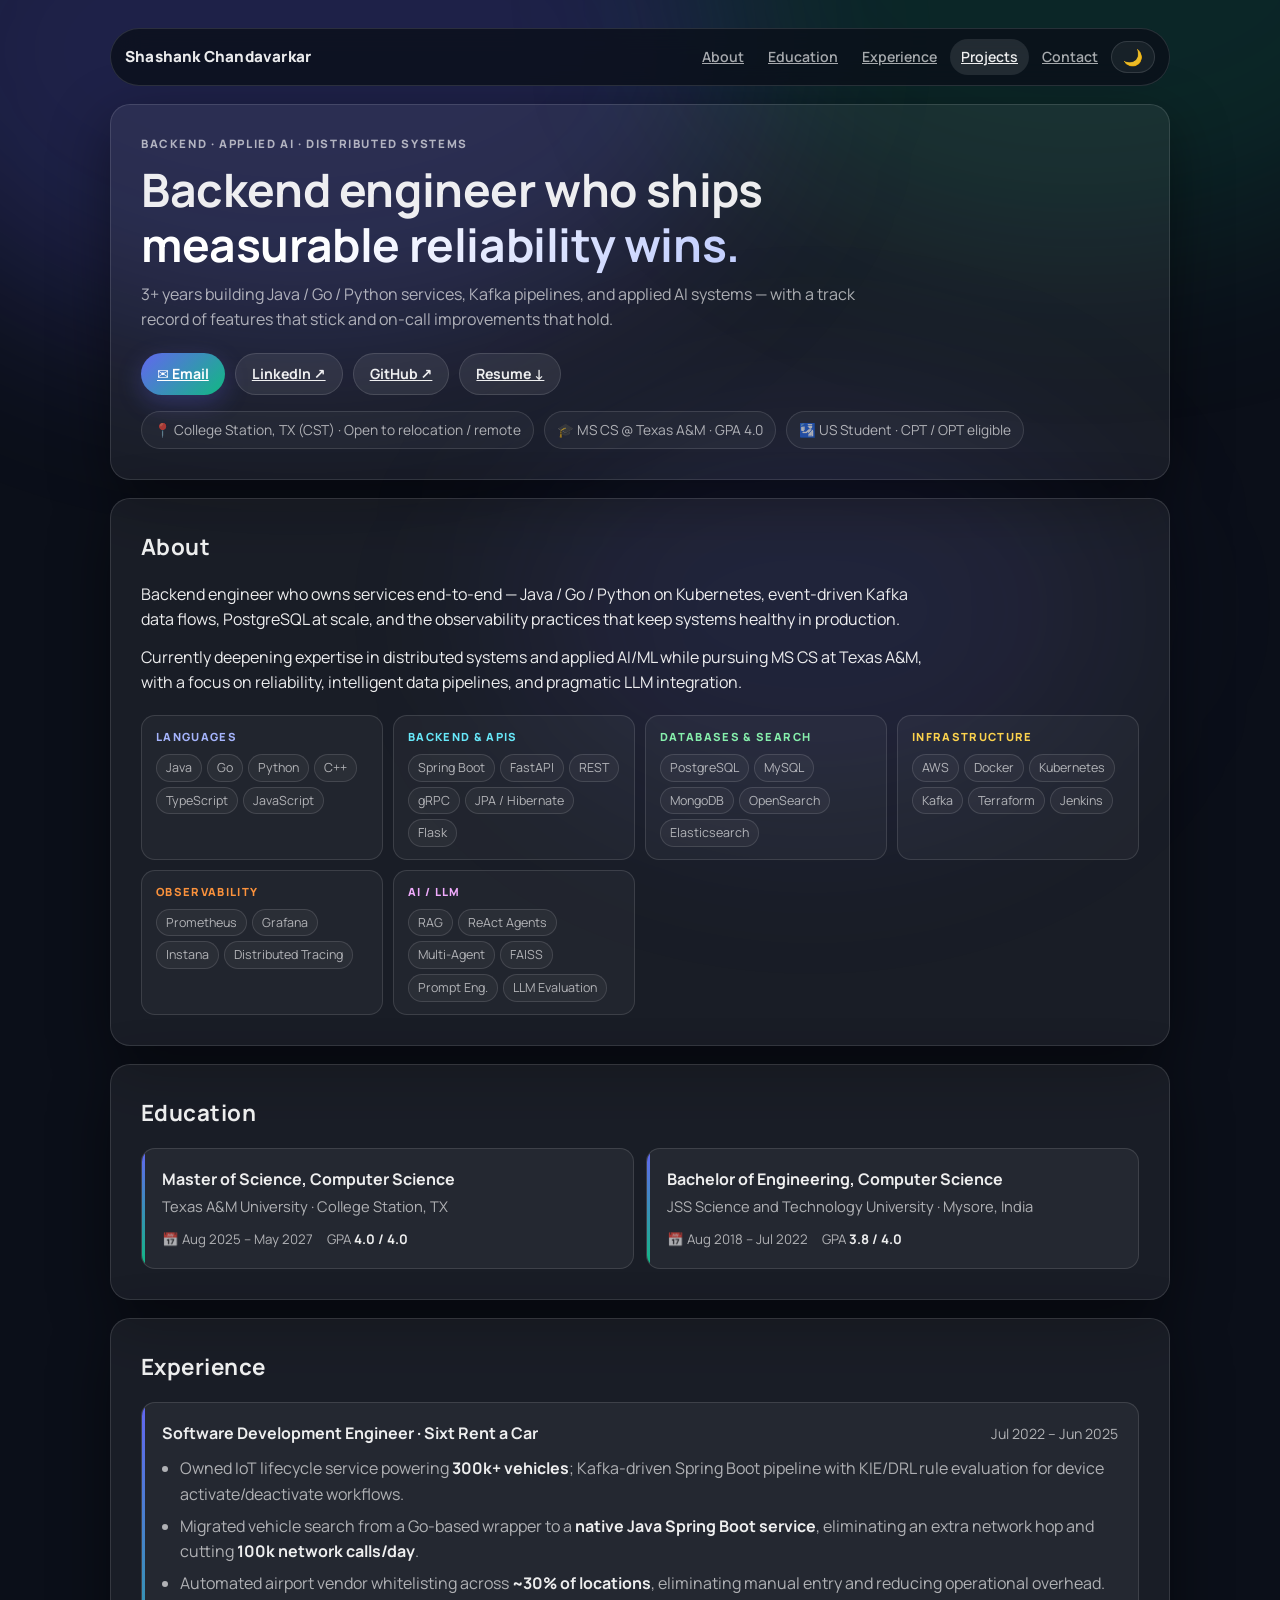
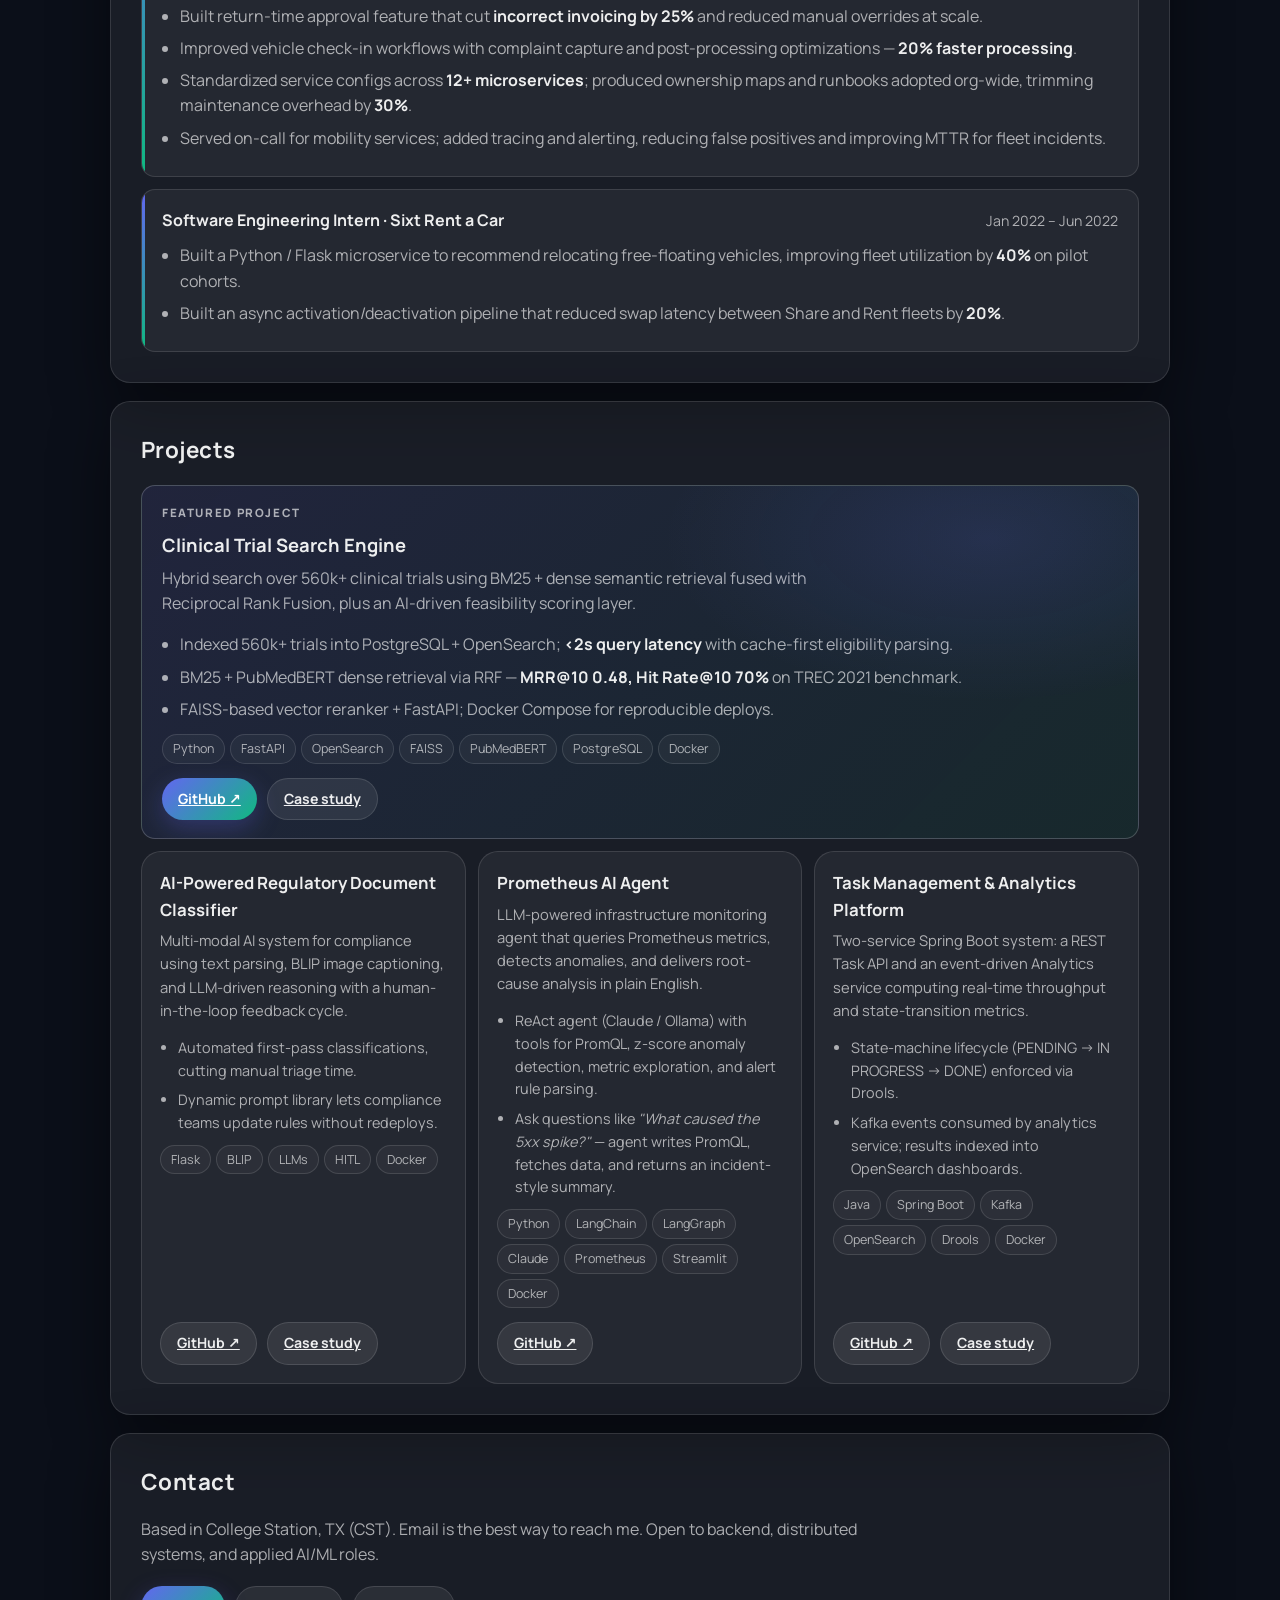
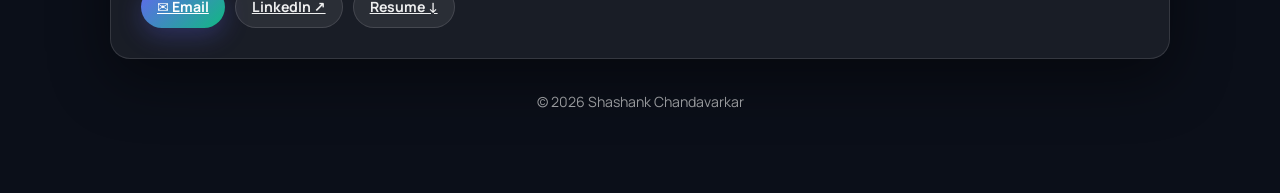
==== commit c4f5fe93: "added prometheus ai agent project" ====
--- a/index.html
+++ b/index.html
@@ -55,7 +55,7 @@
             <a class="btn primary" href="mailto:shashank3087@gmail.com">✉&nbsp;Email</a>
             <a class="btn" href="https://www.linkedin.com/in/shashank-chandavarkar" target="_blank" rel="noopener">LinkedIn ↗</a>
             <a class="btn" href="https://github.com/ShashankC10" target="_blank" rel="noopener">GitHub ↗</a>
-            <a class="btn" href="Shashank_Chandavarkar_Resume.pdf" target="_blank" rel="noopener">Resume ↓</a>
+            <a class="btn" href="Shashank_Chandavarkar.pdf" target="_blank" rel="noopener">Resume ↓</a>
           </div>
         </div>
 
@@ -241,6 +241,29 @@
 
           <div class="card">
             <div>
+              <h3>Prometheus AI Agent</h3>
+              <p class="subtitle" style="margin-top:6px;font-size:.92rem">
+                LLM-powered infrastructure monitoring agent that queries Prometheus metrics,
+                detects anomalies, and delivers root-cause analysis in plain English.
+              </p>
+              <ul style="font-size:.9rem">
+                <li>ReAct agent (Claude / Ollama) with tools for PromQL, z-score anomaly detection, metric exploration, and alert rule parsing.</li>
+                <li>Ask questions like <em>"What caused the 5xx spike?"</em> — agent writes PromQL, fetches data, and returns an incident-style summary.</li>
+              </ul>
+              <div class="meta">
+                <span class="pill">Python</span><span class="pill">LangChain</span>
+                <span class="pill">LangGraph</span><span class="pill">Claude</span>
+                <span class="pill">Prometheus</span><span class="pill">Streamlit</span>
+                <span class="pill">Docker</span>
+              </div>
+            </div>
+            <div class="cardActions">
+              <a class="btn" href="https://github.com/ShashankC10/prometheus-ai-agent" target="_blank" rel="noopener">GitHub ↗</a>
+            </div>
+          </div>
+
+          <div class="card">
+            <div>
               <h3>Task Management &amp; Analytics Platform</h3>
               <p class="subtitle" style="margin-top:6px;font-size:.92rem">
                 Two-service Spring Boot system: a REST Task API and an event-driven Analytics
@@ -274,7 +297,7 @@
         <div class="cta" style="margin-top:18px">
           <a class="btn primary" href="mailto:shashank3087@gmail.com">✉&nbsp;Email</a>
           <a class="btn" href="https://www.linkedin.com/in/shashank-chandavarkar" target="_blank" rel="noopener">LinkedIn ↗</a>
-          <a class="btn" href="Shashank_Chandavarkar_Resume.pdf" target="_blank" rel="noopener">Resume ↓</a>
+          <a class="btn" href="Shashank_Chandavarkar.pdf" target="_blank" rel="noopener">Resume ↓</a>
         </div>
       </section>
 
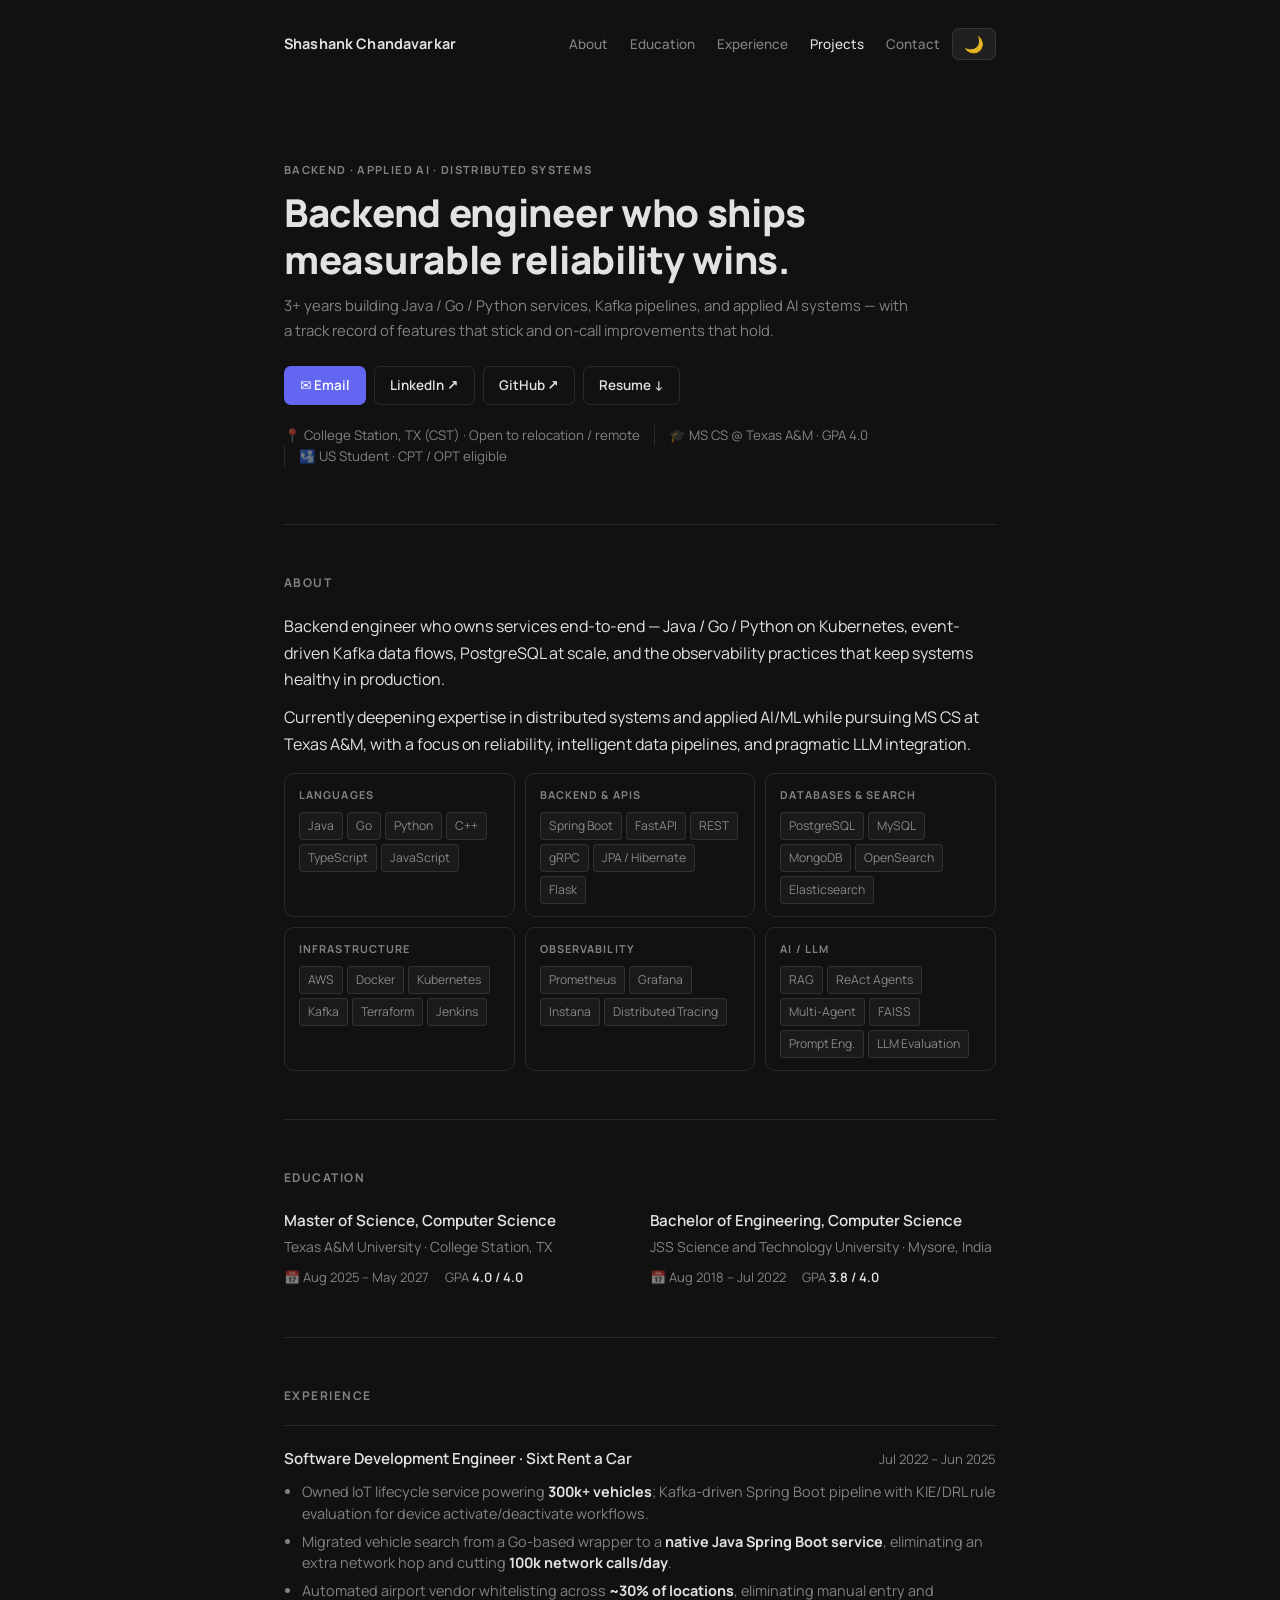
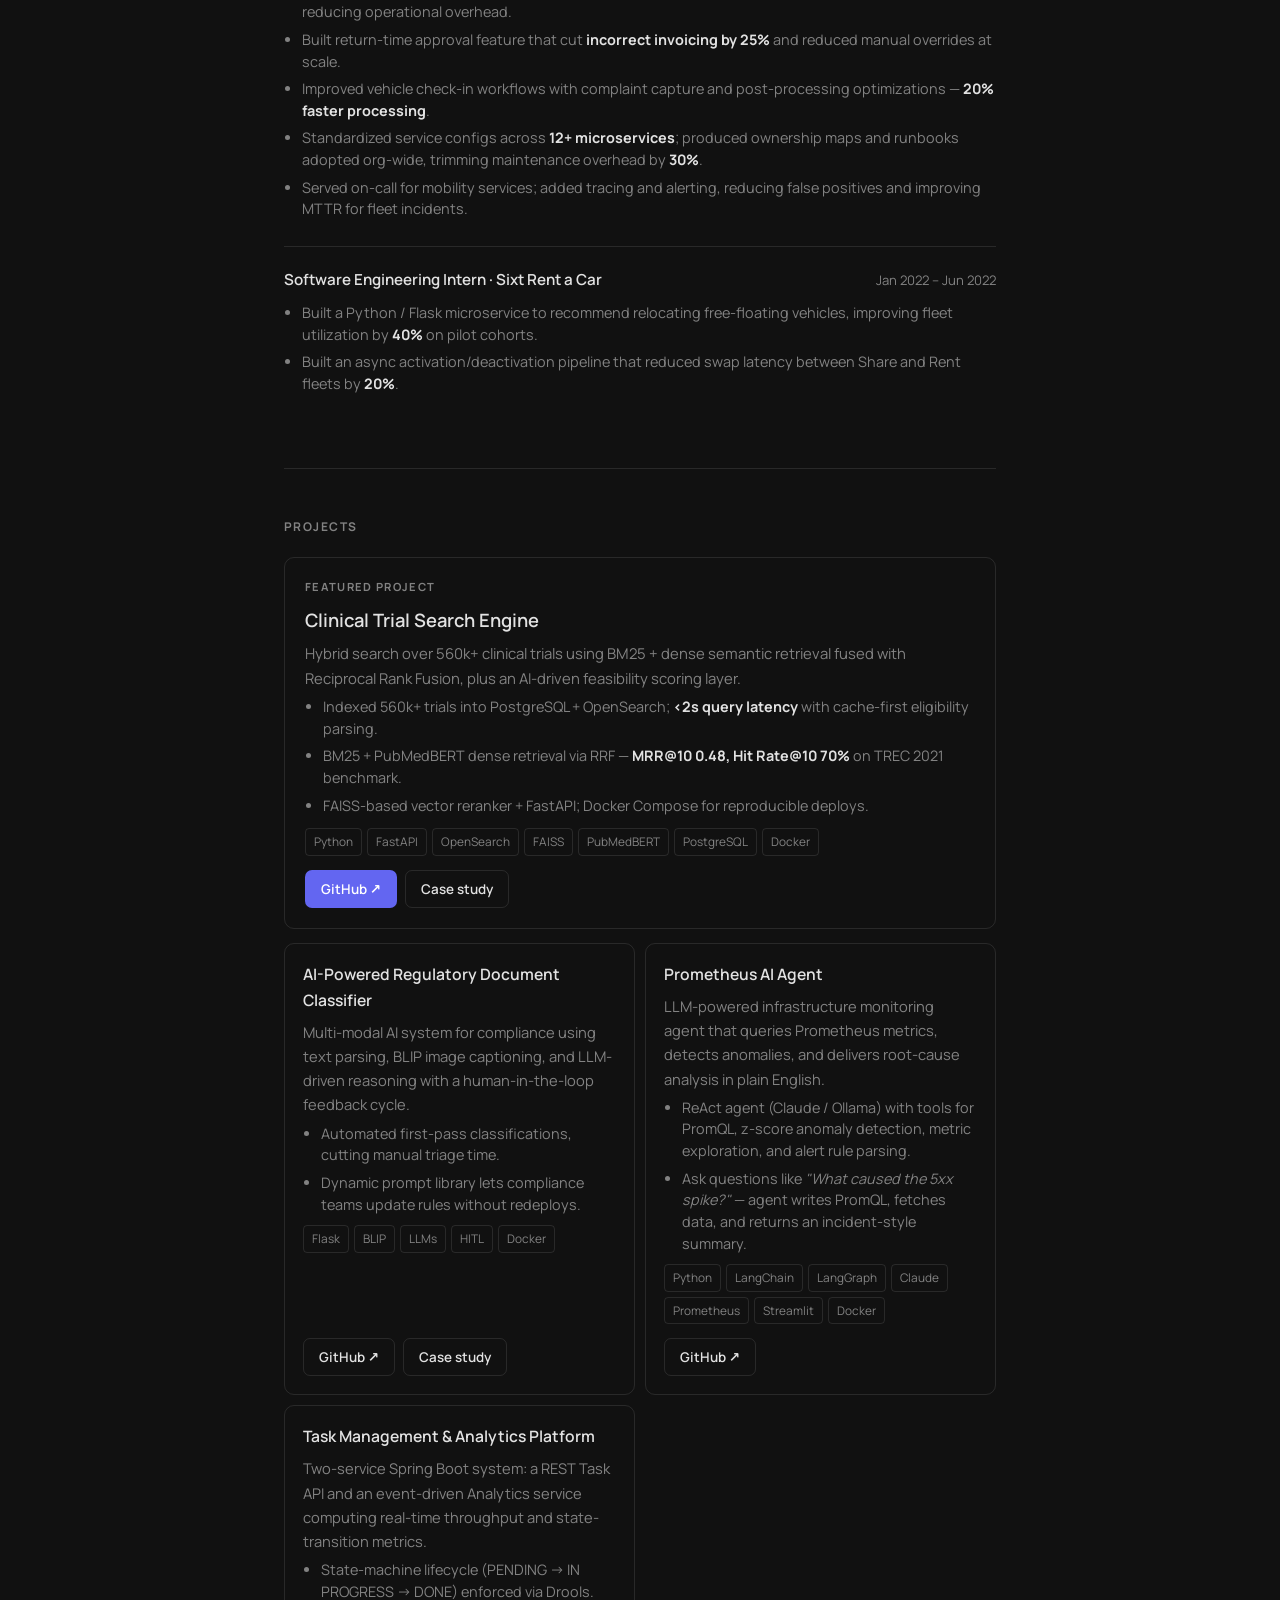
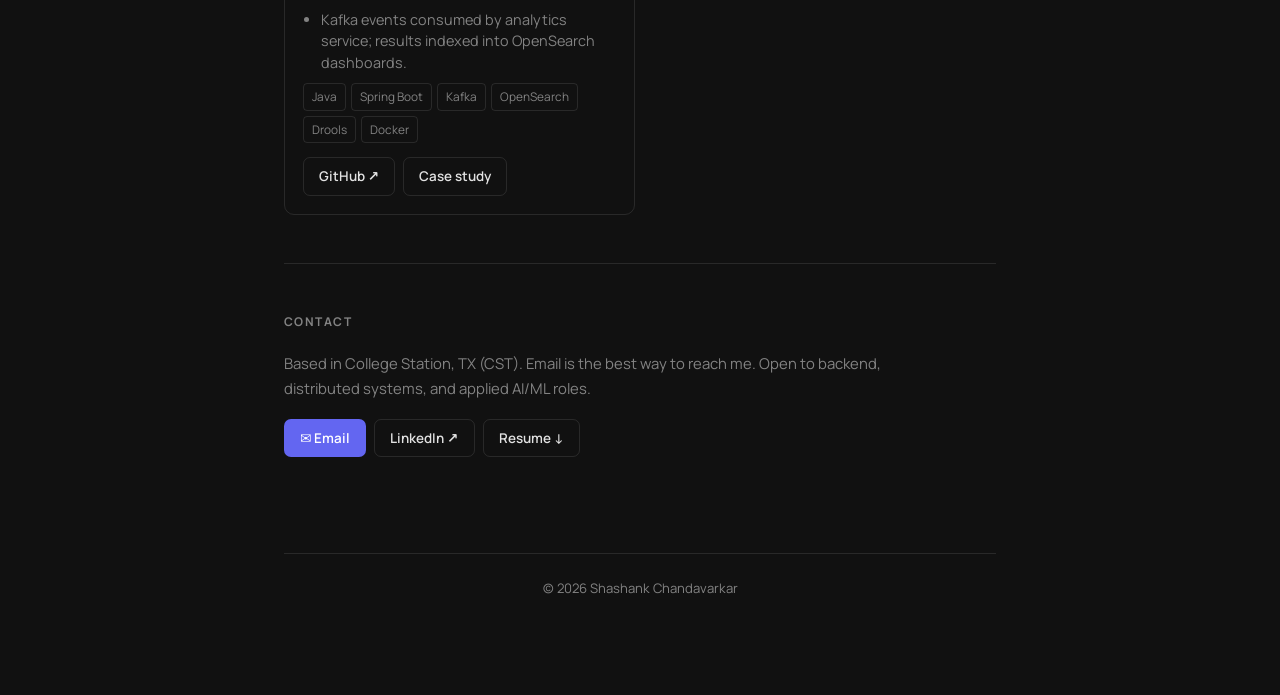
==== commit 1a36ac15: "changed theme" ====
--- a/index.html
+++ b/index.html
@@ -12,14 +12,6 @@
 </head>
 
 <body>
-  <!-- Background blobs -->
-  <div class="blob blob1" aria-hidden="true"></div>
-  <div class="blob blob2" aria-hidden="true"></div>
-  <div class="blob blob3" aria-hidden="true"></div>
-
-  <!-- Scroll progress bar -->
-  <div id="progress" aria-hidden="true"></div>
-
   <a class="skip" href="#main">Skip to content</a>
 
   <div class="wrap">
@@ -43,7 +35,7 @@
         <div class="kicker">Backend · Applied AI · Distributed Systems</div>
         <h1 style="margin-top:10px">
           Backend engineer who ships<br>
-          <span class="gradient-text">measurable reliability wins.</span>
+          measurable reliability wins.
         </h1>
         <p class="subtitle">
           3+ years building Java / Go / Python services, Kafka pipelines, and applied AI systems —
--- a/styles.css
+++ b/styles.css
@@ -1,34 +1,25 @@
 /* ── Tokens ── */
 :root {
-  --bg:      #0b0f19;
-  --panel:   rgba(255,255,255,.06);
-  --panel2:  rgba(255,255,255,.04);
-  --text:    rgba(255,255,255,.92);
-  --muted:   rgba(255,255,255,.64);
-  --line:    rgba(255,255,255,.12);
-  --shadow:  0 20px 60px rgba(0,0,0,.45);
-  --radius:  20px;
-  --radius2: 14px;
-  --focus:   0 0 0 3px rgba(99,102,241,.55);
-  --max:     1100px;
-  --indigo:  #6366f1;
-  --emerald: #10b981;
-  --cx: -999px; --cy: -999px;
+  --bg:     #111111;
+  --text:   rgba(255,255,255,.88);
+  --muted:  rgba(255,255,255,.48);
+  --line:   rgba(255,255,255,.1);
+  --radius: 10px;
+  --max:    760px;
+  --indigo: #6366f1;
+  --focus:  0 0 0 3px rgba(99,102,241,.5);
 }
 body.light {
-  --bg:     #f4f5fb;
-  --panel:  rgba(0,0,0,.05);
-  --panel2: rgba(0,0,0,.03);
-  --text:   rgba(0,0,0,.88);
-  --muted:  rgba(0,0,0,.58);
-  --line:   rgba(0,0,0,.10);
-  --shadow: 0 18px 50px rgba(16,24,40,.10);
-  --focus:  0 0 0 3px rgba(99,102,241,.35);
+  --bg:    #f8f8f8;
+  --text:  rgba(0,0,0,.85);
+  --muted: rgba(0,0,0,.48);
+  --line:  rgba(0,0,0,.1);
 }
 
 /* ── Reset ── */
 *, *::before, *::after { box-sizing: border-box; }
 html { scroll-behavior: smooth; }
+a { color: inherit; text-decoration: none; }
 
 /* ── Body ── */
 body {
@@ -36,95 +27,22 @@
   font-family: "Manrope", system-ui, -apple-system, Segoe UI, Roboto, Arial, sans-serif;
   background: var(--bg);
   color: var(--text);
-  line-height: 1.58;
-  transition: background-color .3s, color .3s;
+  line-height: 1.65;
   overflow-x: hidden;
-}
-
-/* Cursor spotlight — dark mode only */
-body:not(.light)::after {
-  content: '';
-  position: fixed;
-  inset: 0;
-  pointer-events: none;
-  z-index: 1;
-  background: radial-gradient(
-    650px circle at var(--cx) var(--cy),
-    rgba(99,102,241,.07),
-    transparent 70%
-  );
-}
-
-/* ── Animated background blobs ── */
-.blob {
-  position: fixed;
-  border-radius: 50%;
-  filter: blur(90px);
-  pointer-events: none;
-  z-index: 0;
-  will-change: transform;
-}
-.blob1 {
-  width: 900px; height: 600px;
-  background: rgba(99,102,241,.22);
-  top: -250px; left: -150px;
-  animation: drift1 18s ease-in-out infinite;
-}
-.blob2 {
-  width: 800px; height: 550px;
-  background: rgba(16,185,129,.14);
-  top: -300px; right: -200px;
-  animation: drift2 22s ease-in-out infinite;
-}
-.blob3 {
-  width: 600px; height: 400px;
-  background: rgba(99,102,241,.10);
-  bottom: 10%; left: 40%;
-  animation: drift3 26s ease-in-out infinite;
-}
-body.light .blob1 { background: rgba(99,102,241,.10); }
-body.light .blob2 { background: rgba(16,185,129,.08); }
-body.light .blob3 { background: rgba(99,102,241,.06); }
-
-@keyframes drift1 {
-  0%,100% { transform: translate(0,0) scale(1); }
-  33%      { transform: translate(50px,40px) scale(1.08); }
-  66%      { transform: translate(-30px,25px) scale(0.94); }
-}
-@keyframes drift2 {
-  0%,100% { transform: translate(0,0) scale(1); }
-  40%      { transform: translate(-60px,50px) scale(1.10); }
-  70%      { transform: translate(40px,-30px) scale(0.92); }
-}
-@keyframes drift3 {
-  0%,100% { transform: translate(0,0) scale(1); }
-  50%      { transform: translate(40px,-40px) scale(1.06); }
-}
-
-/* ── Scroll progress bar ── */
-#progress {
-  position: fixed;
-  top: 0; left: 0;
-  height: 2px;
-  width: 0%;
-  background: linear-gradient(90deg, var(--indigo), var(--emerald));
-  z-index: 300;
-  border-radius: 0 999px 999px 0;
-  transition: width .08s linear;
+  -webkit-font-smoothing: antialiased;
 }
 
 /* ── Layout ── */
 .wrap {
   max-width: var(--max);
   margin: 0 auto;
-  padding: 28px 20px 80px;
-  position: relative;
-  z-index: 2;
+  padding: 0 24px 96px;
 }
 .skip {
   position: absolute; left: -999px; top: 8px;
-  padding: 10px 12px; border-radius: 999px;
-  background: var(--panel); border: 1px solid var(--line);
+  padding: 8px 12px; border-radius: 6px;
+  background: rgba(255,255,255,.1); border: 1px solid var(--line);
+  font-size: .85rem; color: var(--text);
 }
 .skip:focus { left: 12px; outline: none; box-shadow: var(--focus); }
 
@@ -133,134 +51,99 @@
   display: flex;
   justify-content: space-between;
   align-items: center;
-  padding: 10px 14px;
-  border: 1px solid var(--line);
-  border-radius: 999px;
-  background: rgba(11,15,25,.80);
-  backdrop-filter: blur(16px);
-  -webkit-backdrop-filter: blur(16px);
-  gap: 10px;
+  padding: 28px 0 20px;
   position: sticky;
-  top: 12px;
+  top: 0;
+  background: var(--bg);
   z-index: 100;
-  transition: box-shadow .3s;
-}
-nav.scrolled { box-shadow: 0 8px 30px rgba(0,0,0,.35); }
-body.light nav { background: rgba(244,245,251,.85); }
-.brand { font-weight: 800; letter-spacing: .2px; font-size: .95rem; }
+  border-bottom: 1px solid transparent;
+  transition: border-color .2s;
+}
+nav.scrolled { border-bottom-color: var(--line); }
+.brand { font-weight: 700; font-size: .9rem; letter-spacing: .01em; }
 .navlinks { display: flex; align-items: center; gap: 2px; flex-wrap: wrap; }
 .navlinks a {
-  padding: 7px 11px; border-radius: 999px;
-  color: var(--muted); font-size: .88rem; font-weight: 600;
-  transition: background .18s, color .18s;
+  padding: 5px 10px;
+  border-radius: 6px;
+  color: var(--muted); font-size: .84rem; font-weight: 500;
+  transition: color .15s;
 }
 .navlinks a:hover,
-.navlinks a.active {
-  color: var(--text);
-  background: rgba(255,255,255,.10);
-}
-body.light .navlinks a:hover,
-body.light .navlinks a.active { background: rgba(0,0,0,.07); }
+.navlinks a.active { color: var(--text); }
 .navlinks a:focus-visible, button:focus-visible { outline: none; box-shadow: var(--focus); }
 
 /* ── Buttons ── */
 .btn {
-  padding: 9px 16px;
-  border-radius: 999px;
-  border: 1px solid var(--line);
-  background: rgba(255,255,255,.08);
+  padding: 7px 15px;
+  border-radius: 7px;
+  border: 1px solid var(--line);
+  background: transparent;
   color: var(--text);
   font-family: inherit;
-  font-size: .88rem;
-  font-weight: 700;
+  font-size: .84rem;
+  font-weight: 600;
   cursor: pointer;
   display: inline-flex;
   align-items: center;
-  gap: 6px;
-  transition: transform .15s ease, background .18s ease, box-shadow .18s ease;
+  gap: 5px;
+  transition: background .15s, border-color .15s;
   white-space: nowrap;
 }
-.btn:hover { background: rgba(255,255,255,.14); transform: translateY(-2px); }
-.btn:active { transform: translateY(0); }
-body.light .btn { background: rgba(0,0,0,.06); }
-body.light .btn:hover { background: rgba(0,0,0,.11); }
+.btn:hover { background: rgba(255,255,255,.07); border-color: rgba(255,255,255,.18); }
+.btn:active { background: rgba(255,255,255,.12); }
+body.light .btn:hover { background: rgba(0,0,0,.05); border-color: rgba(0,0,0,.15); }
 .primary {
-  background: linear-gradient(135deg, var(--indigo), var(--emerald));
+  background: var(--indigo);
   color: #fff !important;
-  border: none;
-  box-shadow: 0 8px 24px rgba(99,102,241,.28);
-}
-.primary:hover {
-  background: linear-gradient(135deg, #5254e0, #0da872);
-  box-shadow: 0 14px 36px rgba(99,102,241,.42);
-  transform: translateY(-2px);
-}
+  border-color: transparent;
+}
+.primary:hover { background: #5254e0; border-color: transparent; }
 
 /* ── Typography ── */
-h1 { margin: 0; font-size: clamp(2.1rem, 3.6vw, 3.1rem); letter-spacing: -.4px; line-height: 1.18; }
-h2 { margin: 0 0 18px; font-size: 1.4rem; letter-spacing: .02em; }
-h3 { margin: 0 0 6px; font-size: 1.05rem; }
-
-/* Animated shifting gradient on headline */
-.gradient-text {
-  background: linear-gradient(
-    135deg,
-    #fff 10%,
-    #c7d2fe 30%,
-    #a5b4fc 50%,
-    #6ee7b7 75%,
-    #a5b4fc 90%
-  );
-  background-size: 300% 300%;
-  -webkit-background-clip: text;
-  -webkit-text-fill-color: transparent;
-  background-clip: text;
-  animation: gradientShift 6s ease-in-out infinite;
-}
-@keyframes gradientShift {
-  0%,100% { background-position: 0% 50%; }
-  50%      { background-position: 100% 50%; }
-}
+h1 { margin: 0; font-size: clamp(1.8rem, 3vw, 2.5rem); letter-spacing: -.3px; line-height: 1.22; font-weight: 800; }
+h2 { margin: 0 0 20px; font-size: .75rem; letter-spacing: .12em; text-transform: uppercase; color: var(--muted); font-weight: 700; }
+h3 { margin: 0 0 6px; font-size: .98rem; font-weight: 600; }
+p { margin: 0; }
 
 .kicker {
   color: var(--muted);
-  font-weight: 800;
+  font-weight: 700;
   text-transform: uppercase;
-  letter-spacing: .14em;
-  font-size: .72rem;
+  letter-spacing: .12em;
+  font-size: .7rem;
 }
 .subtitle {
   margin-top: 10px;
-  max-width: 72ch;
-  color: var(--muted);
-  font-size: 1rem;
-}
-
-/* ── Hero / Sections ── */
-header, section {
-  margin-top: 18px;
-  padding: 30px;
-  border-radius: var(--radius);
-  border: 1px solid var(--line);
-  background: var(--panel);
-  box-shadow: var(--shadow);
-}
-.heroRow {
+  color: var(--muted);
+  font-size: .93rem;
+  line-height: 1.65;
+  max-width: 70ch;
+}
+
+/* ── Hero ── */
+header {
+  padding: 80px 0 56px;
+}
+.heroRow { margin-top: 24px; }
+.cta { display: flex; gap: 8px; flex-wrap: wrap; }
+.heroFacts {
+  display: flex;
+  gap: 0;
+  flex-wrap: wrap;
   margin-top: 20px;
-  display: flex;
-  gap: 10px;
-  flex-wrap: wrap;
-  align-items: center;
-}
-.cta { display: flex; gap: 10px; flex-wrap: wrap; }
-.heroFacts { display: flex; gap: 10px; flex-wrap: wrap; margin-top: 16px; }
-.fact {
-  padding: 7px 12px;
-  border-radius: 999px;
-  border: 1px solid var(--line);
-  background: var(--panel2);
-  color: var(--muted);
-  font-size: .86rem;
+  color: var(--muted);
+  font-size: .83rem;
+}
+.fact { padding-right: 14px; }
+.fact + .fact {
+  padding-left: 14px;
+  border-left: 1px solid var(--line);
+}
+
+/* ── Sections (general) ── */
+section {
+  padding: 48px 0;
+  border-top: 1px solid var(--line);
 }
 
 /* ── Skills ── */
@@ -268,191 +151,132 @@
   display: grid;
   grid-template-columns: repeat(auto-fit, minmax(196px, 1fr));
   gap: 10px;
-  margin-top: 20px;
+  margin-top: 16px;
 }
 .skill-group {
   padding: 12px 14px;
   border: 1px solid var(--line);
-  border-radius: var(--radius2);
+  border-radius: var(--radius);
+  transition: border-color .2s;
+}
+.skill-group:hover { border-color: rgba(255,255,255,.2); }
+.sg-label {
+  font-size: .68rem;
+  font-weight: 700;
+  text-transform: uppercase;
+  letter-spacing: .1em;
+  margin-bottom: 8px;
+  color: var(--muted);
+}
+.sg-tags { display: flex; flex-wrap: wrap; gap: 4px; }
+.stag {
+  padding: 3px 8px;
+  border-radius: 4px;
+  font-size: .76rem;
+  color: var(--muted);
   background: rgba(255,255,255,.04);
-  transition: border-color .2s, background .2s;
-}
-.sg-label {
-  font-size: .7rem;
-  font-weight: 800;
-  text-transform: uppercase;
-  letter-spacing: .12em;
-  margin-bottom: 8px;
-}
-.sg-label.lang  { color: #a5b4fc; }
-.sg-label.back  { color: #67e8f9; }
-.sg-label.db    { color: #86efac; }
-.sg-label.infra { color: #fcd34d; }
-.sg-label.obs   { color: #fb923c; }
-.sg-label.ai    { color: #f0abfc; }
-
-/* Hover glow per category */
-.skill-group[data-cat="lang"]:hover  { border-color: rgba(165,180,252,.35); background: rgba(165,180,252,.06); }
-.skill-group[data-cat="back"]:hover  { border-color: rgba(103,232,249,.35); background: rgba(103,232,249,.06); }
-.skill-group[data-cat="db"]:hover    { border-color: rgba(134,239,172,.35); background: rgba(134,239,172,.06); }
-.skill-group[data-cat="infra"]:hover { border-color: rgba(252,211, 77,.35); background: rgba(252,211, 77,.06); }
-.skill-group[data-cat="obs"]:hover   { border-color: rgba(251,146, 60,.35); background: rgba(251,146, 60,.06); }
-.skill-group[data-cat="ai"]:hover    { border-color: rgba(240,171,252,.35); background: rgba(240,171,252,.06); }
-
-.sg-tags { display: flex; flex-wrap: wrap; gap: 5px; }
-.stag {
-  padding: 3px 9px;
-  border-radius: 999px;
-  border: 1px solid var(--line);
-  font-size: .78rem;
-  color: var(--muted);
-  background: rgba(255,255,255,.04);
-  transition: color .15s, border-color .15s, background .15s;
-}
-/* Skill tag accent on group hover */
-.skill-group[data-cat="lang"]:hover  .stag { color: #a5b4fc; border-color: rgba(165,180,252,.3); }
-.skill-group[data-cat="back"]:hover  .stag { color: #67e8f9; border-color: rgba(103,232,249,.3); }
-.skill-group[data-cat="db"]:hover    .stag { color: #86efac; border-color: rgba(134,239,172,.3); }
-.skill-group[data-cat="infra"]:hover .stag { color: #fcd34d; border-color: rgba(252,211, 77,.3); }
-.skill-group[data-cat="obs"]:hover   .stag { color: #fb923c; border-color: rgba(251,146, 60,.3); }
-.skill-group[data-cat="ai"]:hover    .stag { color: #f0abfc; border-color: rgba(240,171,252,.3); }
+  border: 1px solid var(--line);
+}
 
 /* ── Education ── */
 .edu-grid {
   display: grid;
   grid-template-columns: repeat(auto-fit, minmax(280px, 1fr));
-  gap: 12px;
+  gap: 20px;
 }
 .edu-card {
-  padding: 18px 20px;
-  border: 1px solid var(--line);
-  border-radius: var(--radius2);
-  background: rgba(255,255,255,.05);
-  position: relative;
-  overflow: hidden;
-  transition: transform .2s ease, box-shadow .2s ease;
-}
-.edu-card:hover { transform: translateY(-3px); box-shadow: 0 16px 40px rgba(0,0,0,.3); }
-.edu-card::before {
-  content: '';
-  position: absolute;
-  left: 0; top: 0; bottom: 0; width: 3px;
-  background: linear-gradient(180deg, var(--indigo), var(--emerald));
-  border-radius: 3px 0 0 3px;
-}
-.edu-degree { font-weight: 700; font-size: 1rem; }
-.edu-school { color: var(--muted); font-size: .92rem; margin-top: 3px; }
-.edu-meta   { display: flex; gap: 14px; flex-wrap: wrap; margin-top: 10px; }
-.edu-meta span { font-size: .83rem; color: var(--muted); }
-.edu-meta .gpa { font-weight: 700; color: var(--text); }
+  padding: 0;
+}
+.edu-degree { font-weight: 600; font-size: .95rem; }
+.edu-school { color: var(--muted); font-size: .87rem; margin-top: 3px; }
+.edu-meta { display: flex; gap: 16px; flex-wrap: wrap; margin-top: 8px; }
+.edu-meta span { font-size: .81rem; color: var(--muted); }
+.edu-meta .gpa { font-weight: 600; color: var(--text); }
 
 /* ── Experience ── */
-.role {
-  padding: 18px 20px;
-  border: 1px solid var(--line);
-  background: rgba(255,255,255,.05);
-  border-radius: var(--radius2);
-  position: relative;
-  overflow: hidden;
-}
-.role + .role { margin-top: 12px; }
-.role::before {
-  content: '';
-  position: absolute;
-  left: 0; top: 0; bottom: 0; width: 3px;
-  background: linear-gradient(180deg, var(--indigo), var(--emerald));
-  border-radius: 3px 0 0 3px;
-}
+.role { padding: 20px 0; border-top: 1px solid var(--line); }
 .roleTop {
   display: flex; justify-content: space-between;
   gap: 10px; flex-wrap: wrap; align-items: baseline;
-}
-.roleTop strong { font-size: 1rem; }
-.roleTop .date { color: var(--muted); font-size: .88rem; white-space: nowrap; }
-ul { margin: 10px 0 0; padding-left: 18px; }
-li { margin: 7px 0; color: var(--muted); }
+  margin-bottom: 10px;
+}
+.roleTop strong { font-size: .95rem; font-weight: 600; }
+.roleTop .date { color: var(--muted); font-size: .82rem; white-space: nowrap; }
+ul { margin: 0; padding-left: 18px; }
+li { margin: 6px 0; color: var(--muted); font-size: .9rem; line-height: 1.5; }
 li strong { color: var(--text); }
 
-/* ── Featured project ── */
+/* ── Projects ── */
 .featured {
-  background: linear-gradient(135deg, rgba(99,102,241,.11), rgba(16,185,129,.08));
-  border-color: rgba(255,255,255,.20);
-  animation: featuredPulse 4s ease-in-out infinite;
-}
-.featured::before { background: none; }
-.featured-accent {
-  position: absolute; inset: 0;
-  background: radial-gradient(ellipse 500px 250px at 85% 15%, rgba(99,102,241,.15), transparent 65%);
-  pointer-events: none;
-}
-@keyframes featuredPulse {
-  0%,100% { box-shadow: 0 0 0 0 rgba(99,102,241,0), var(--shadow); }
-  50%      { box-shadow: 0 0 40px 4px rgba(99,102,241,.16), var(--shadow); }
-}
-
-/* ── Project cards ── */
+  padding: 20px;
+  border: 1px solid var(--line);
+  border-radius: var(--radius);
+  margin-bottom: 14px;
+  position: relative;
+  overflow: hidden;
+  transition: border-color .2s;
+}
+.featured:hover { border-color: rgba(255,255,255,.2); }
+.featured-accent { display: none; }
+
 .grid {
-  margin-top: 12px;
   display: grid;
   grid-template-columns: repeat(auto-fit, minmax(285px, 1fr));
-  gap: 12px;
+  gap: 10px;
 }
 .card {
   padding: 18px;
   border-radius: var(--radius);
   border: 1px solid var(--line);
-  background: rgba(255,255,255,.05);
-  transition: transform .22s ease, box-shadow .22s ease, border-color .22s ease;
   display: flex;
   flex-direction: column;
   justify-content: space-between;
-}
-.card:hover {
-  transform: translateY(-5px);
-  box-shadow: 0 24px 48px rgba(0,0,0,.40);
-  border-color: rgba(255,255,255,.22);
-}
-.cardActions { display: flex; gap: 10px; flex-wrap: wrap; margin-top: 14px; }
+  transition: border-color .2s;
+}
+.card:hover { border-color: rgba(255,255,255,.2); }
+.cardActions { display: flex; gap: 8px; flex-wrap: wrap; margin-top: 14px; }
 .meta { display: flex; flex-wrap: wrap; gap: 5px; margin: 10px 0 0; }
 .pill {
-  padding: 4px 10px;
-  border-radius: 999px;
-  border: 1px solid var(--line);
-  font-size: .78rem;
-  color: var(--muted);
-  background: rgba(255,255,255,.04);
+  padding: 3px 8px;
+  border-radius: 4px;
+  border: 1px solid var(--line);
+  font-size: .74rem;
+  color: var(--muted);
 }
 
 /* ── Scroll / stagger animations ── */
 .fade-up {
   opacity: 0;
-  transform: translateY(24px);
-  transition: opacity .6s ease, transform .6s ease;
+  transform: translateY(16px);
+  transition: opacity .55s ease, transform .55s ease;
 }
 .fade-up.visible { opacity: 1; transform: translateY(0); }
 
 [data-stagger] > * {
   opacity: 0;
-  transform: translateY(18px);
-  transition: opacity .5s ease, transform .5s ease;
+  transform: translateY(12px);
+  transition: opacity .45s ease, transform .45s ease;
 }
 [data-stagger].visible > * { opacity: 1; transform: translateY(0); }
 
 /* ── Footer ── */
 footer {
-  margin-top: 32px;
+  margin-top: 48px;
+  padding-top: 24px;
+  border-top: 1px solid var(--line);
   text-align: center;
   color: var(--muted);
-  font-size: .88rem;
+  font-size: .82rem;
 }
 
 /* ── Responsive ── */
 @media (max-width: 680px) {
-  .heroFacts { flex-direction: column; }
-  .cta .btn  { width: 100%; justify-content: center; }
-  nav  { padding: 8px 10px; }
-  .navlinks a { padding: 6px 9px; font-size: .82rem; }
-  header, section { padding: 20px; }
+  .heroFacts { flex-direction: column; gap: 4px; }
+  .fact + .fact { padding-left: 0; border-left: none; }
+  .cta .btn { width: 100%; justify-content: center; }
+  nav { padding: 18px 0 14px; }
+  header { padding: 48px 0 40px; }
+  section { padding: 36px 0; }
   .skill-grid { grid-template-columns: 1fr 1fr; }
 }
 @media (max-width: 440px) {
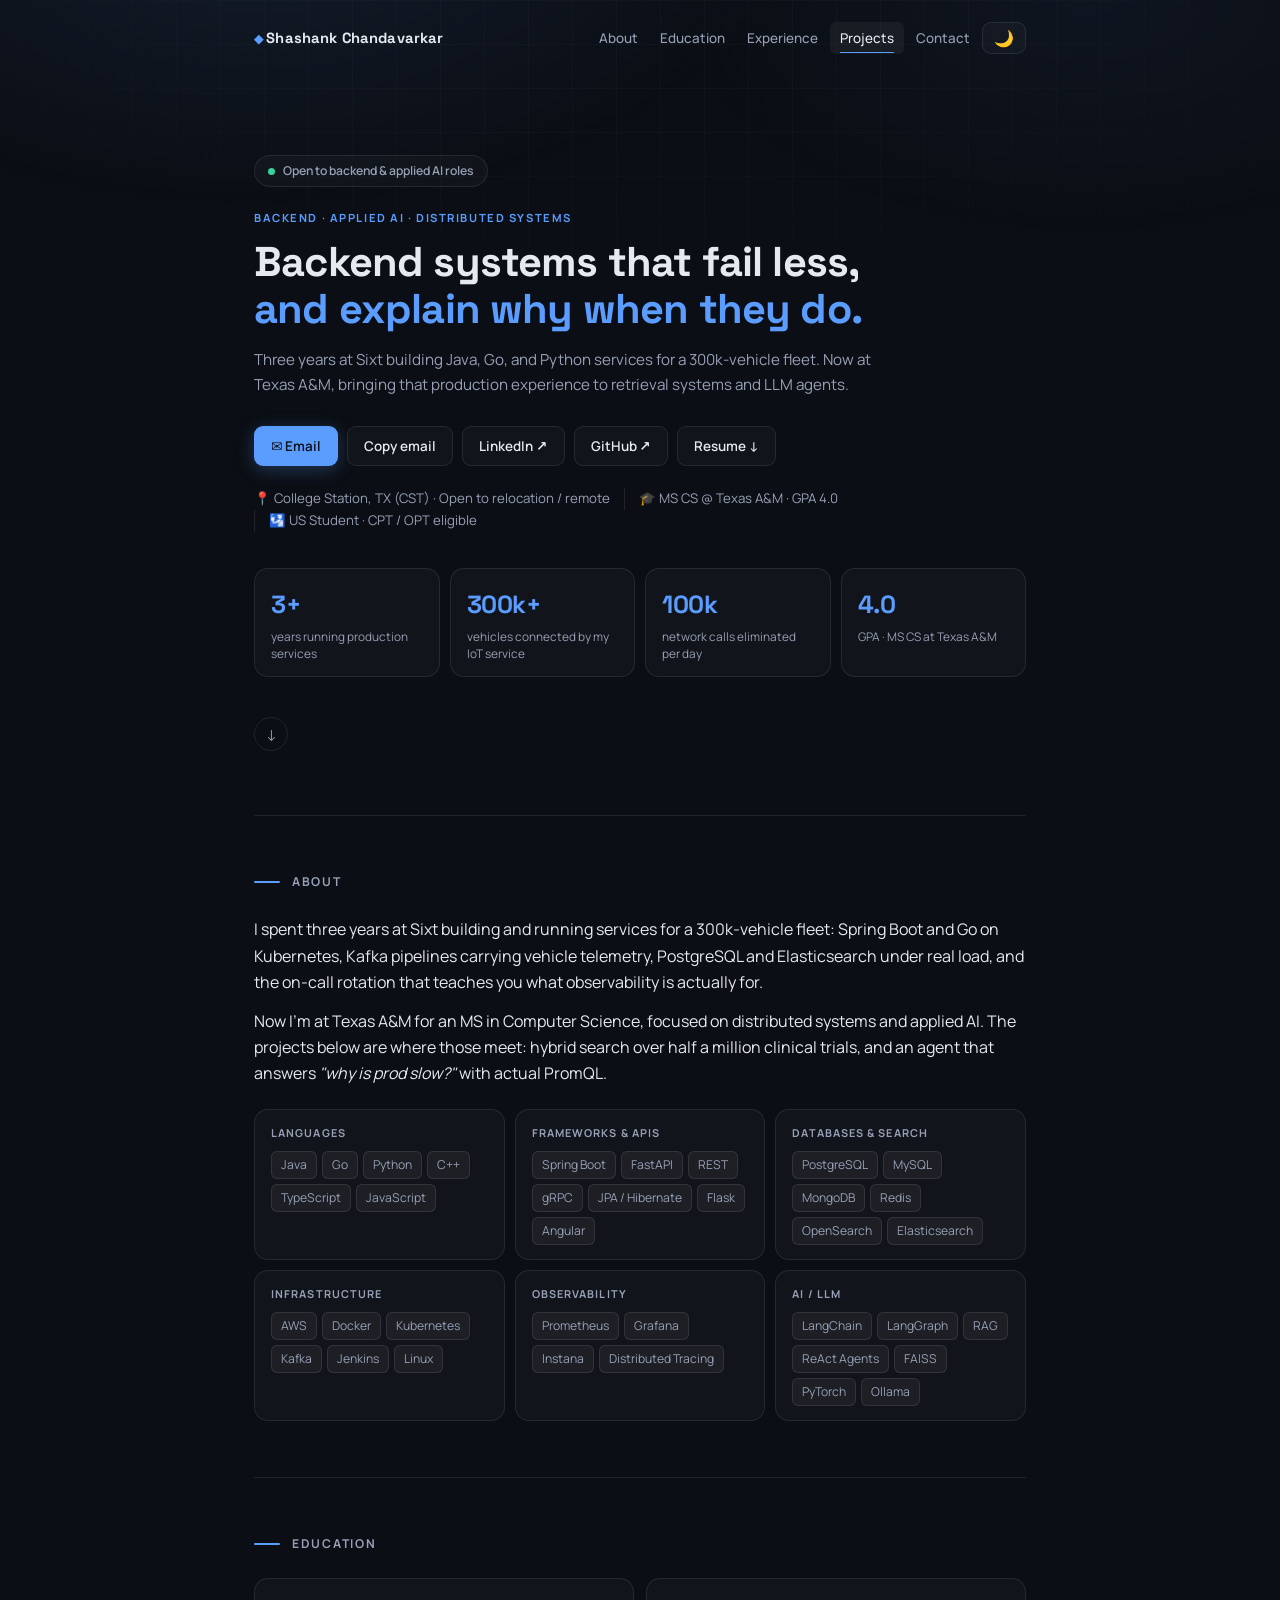
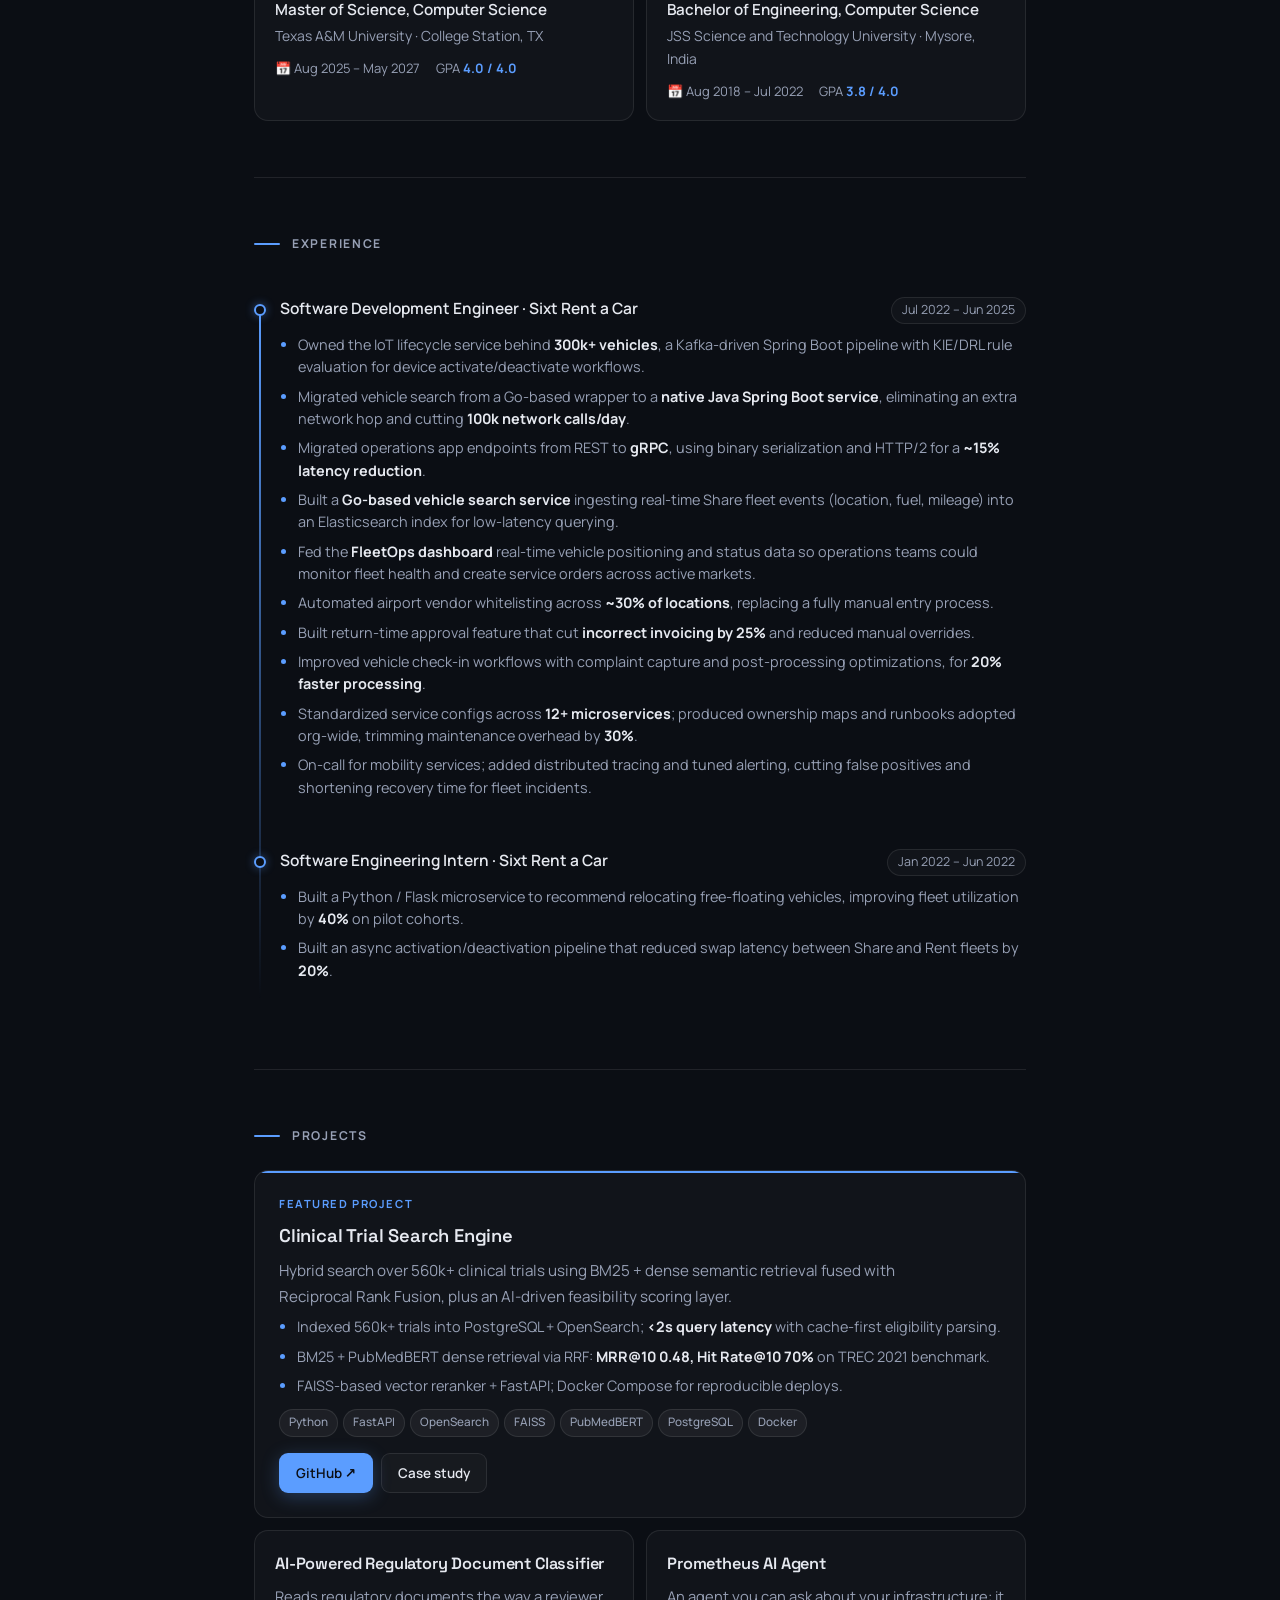
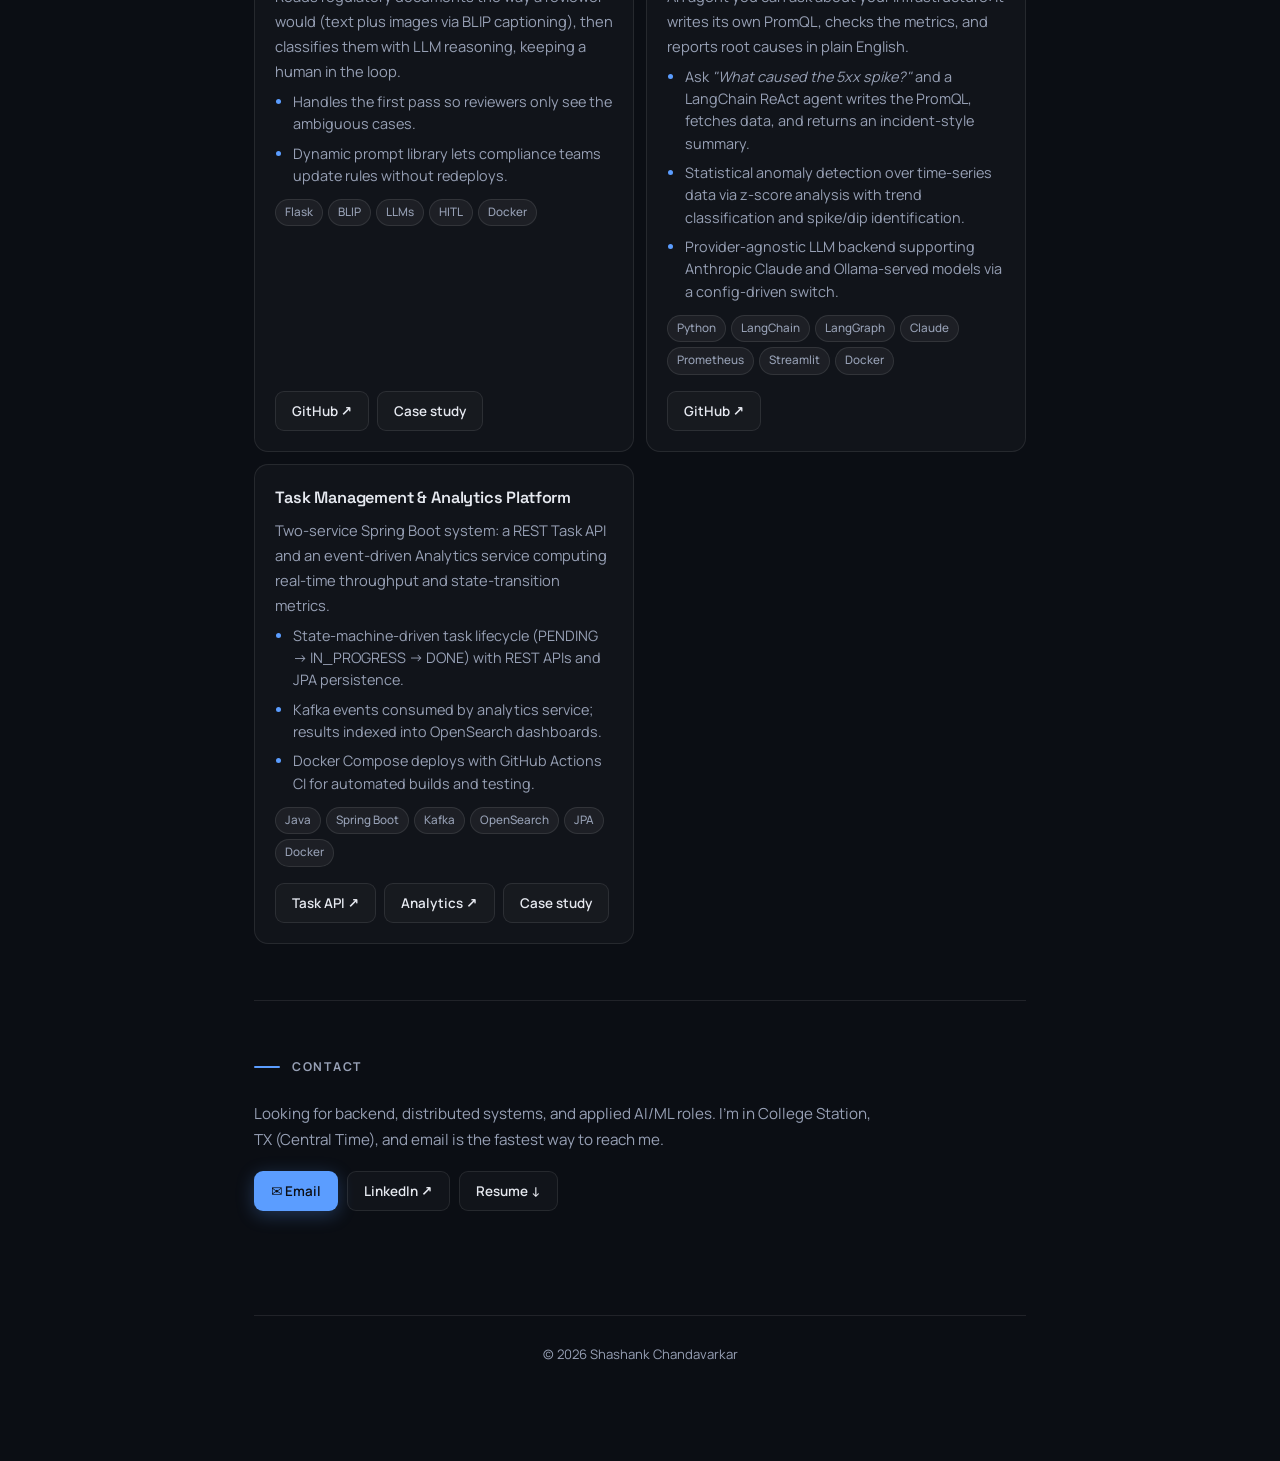
==== commit 7d63b390: "ui and theme changes" ====
--- a/index.html
+++ b/index.html
@@ -3,16 +3,25 @@
 <head>
   <meta charset="utf-8" />
   <meta name="viewport" content="width=device-width, initial-scale=1" />
-  <title>Shashank Chandavarkar — Backend Engineer</title>
-  <meta name="description" content="Shashank Chandavarkar | Backend Engineer | Java, Go, Python, Distributed Systems, Applied AI" />
+  <title>Shashank Chandavarkar | Backend Engineer</title>
+  <meta name="description" content="Shashank Chandavarkar, backend engineer. Java, Go, and Python services, Kafka pipelines, and applied AI. MS CS at Texas A&M." />
+  <meta name="theme-color" content="#0b0e14" />
+  <meta property="og:title" content="Shashank Chandavarkar | Backend Engineer" />
+  <meta property="og:description" content="Backend systems that fail less, and explain why when they do. Java, Go, Python, Kafka, and applied AI." />
+  <meta property="og:type" content="website" />
+  <meta property="og:url" content="https://shashankc10.github.io/" />
+  <link rel="icon" href="data:image/svg+xml,%3Csvg xmlns='http://www.w3.org/2000/svg' viewBox='0 0 100 100'%3E%3Crect x='27' y='27' width='46' height='46' transform='rotate(45 50 50)' fill='%235b9dff'/%3E%3C/svg%3E" />
   <link rel="preconnect" href="https://fonts.googleapis.com">
   <link rel="preconnect" href="https://fonts.gstatic.com" crossorigin>
-  <link href="https://fonts.googleapis.com/css2?family=Manrope:wght@400;500;600;700;800&display=swap" rel="stylesheet">
+  <link href="https://fonts.googleapis.com/css2?family=Manrope:wght@400;500;600;700;800&family=Space+Grotesk:wght@500;600;700&display=swap" rel="stylesheet">
   <link rel="stylesheet" href="styles.css">
 </head>
 
 <body>
   <a class="skip" href="#main">Skip to content</a>
+
+  <div class="bg-fx" aria-hidden="true"></div>
+  <div class="progress" aria-hidden="true"><span id="progressBar"></span></div>
 
   <div class="wrap">
     <nav id="nav" aria-label="Primary">
@@ -23,8 +32,7 @@
         <a href="#experience">Experience</a>
         <a href="#projects">Projects</a>
         <a href="#contact">Contact</a>
-        <button id="themeToggle" class="btn" type="button" aria-label="Toggle theme"
-          style="padding:7px 11px;font-size:1rem;line-height:1;background:rgba(255,255,255,.06)">🌙</button>
+        <button id="themeToggle" class="btn icon-btn" type="button" aria-label="Toggle theme">🌙</button>
       </div>
     </nav>
 
@@ -32,19 +40,21 @@
 
       <!-- ── Hero ── -->
       <header class="fade-up">
+        <div class="status-badge"><span class="status-dot"></span>Open to backend &amp; applied AI roles</div>
         <div class="kicker">Backend · Applied AI · Distributed Systems</div>
-        <h1 style="margin-top:10px">
-          Backend engineer who ships<br>
-          measurable reliability wins.
+        <h1>
+          Backend systems that fail less,<br>
+          <span class="grad">and explain why when they do.</span>
         </h1>
         <p class="subtitle">
-          3+ years building Java / Go / Python services, Kafka pipelines, and applied AI systems —
-          with a track record of features that stick and on-call improvements that hold.
+          Three years at Sixt building Java, Go, and Python services for a 300k-vehicle fleet.
+          Now at Texas A&amp;M, bringing that production experience to retrieval systems and LLM agents.
         </p>
 
         <div class="heroRow">
           <div class="cta">
             <a class="btn primary" href="mailto:shashank3087@gmail.com">✉&nbsp;Email</a>
+            <button class="btn" id="copyEmail" type="button" title="Copy email address">Copy email</button>
             <a class="btn" href="https://www.linkedin.com/in/shashank-chandavarkar" target="_blank" rel="noopener">LinkedIn ↗</a>
             <a class="btn" href="https://github.com/ShashankC10" target="_blank" rel="noopener">GitHub ↗</a>
             <a class="btn" href="Shashank_Chandavarkar.pdf" target="_blank" rel="noopener">Resume ↓</a>
@@ -56,20 +66,42 @@
           <div class="fact">🎓 MS CS @ Texas A&amp;M · GPA 4.0</div>
           <div class="fact">🛂 US Student · CPT / OPT eligible</div>
         </div>
+
+        <div class="stats" data-stagger>
+          <div class="stat">
+            <div class="stat-num" data-count="3" data-suffix="+">3+</div>
+            <div class="stat-label">years running production services</div>
+          </div>
+          <div class="stat">
+            <div class="stat-num" data-count="300" data-suffix="k+">300k+</div>
+            <div class="stat-label">vehicles connected by my IoT service</div>
+          </div>
+          <div class="stat">
+            <div class="stat-num" data-count="100" data-suffix="k">100k</div>
+            <div class="stat-label">network calls eliminated per day</div>
+          </div>
+          <div class="stat">
+            <div class="stat-num" data-count="4.0" data-decimals="1">4.0</div>
+            <div class="stat-label">GPA · MS CS at Texas A&amp;M</div>
+          </div>
+        </div>
+
+        <a class="scroll-hint" href="#about" aria-label="Scroll to About">↓</a>
       </header>
 
       <!-- ── About ── -->
       <section id="about" class="fade-up">
         <h2>About</h2>
         <p style="margin:0;max-width:80ch">
-          Backend engineer who owns services end-to-end — Java / Go / Python on Kubernetes,
-          event-driven Kafka data flows, PostgreSQL at scale, and the observability practices that
-          keep systems healthy in production.
+          I spent three years at Sixt building and running services for a 300k-vehicle fleet:
+          Spring Boot and Go on Kubernetes, Kafka pipelines carrying vehicle telemetry, PostgreSQL
+          and Elasticsearch under real load, and the on-call rotation that teaches you what
+          observability is actually for.
         </p>
         <p style="margin-top:12px;max-width:80ch">
-          Currently deepening expertise in distributed systems and applied AI/ML while pursuing
-          MS CS at Texas A&amp;M, with a focus on reliability, intelligent data pipelines, and
-          pragmatic LLM integration.
+          Now I'm at Texas A&amp;M for an MS in Computer Science, focused on distributed systems
+          and applied AI. The projects below are where those meet: hybrid search over half a million
+          clinical trials, and an agent that answers <em>"why is prod slow?"</em> with actual PromQL.
         </p>
 
         <div class="skill-grid" data-stagger>
@@ -82,19 +114,20 @@
             </div>
           </div>
           <div class="skill-group" data-cat="back">
-            <div class="sg-label back">Backend &amp; APIs</div>
+            <div class="sg-label back">Frameworks &amp; APIs</div>
             <div class="sg-tags">
               <span class="stag">Spring Boot</span><span class="stag">FastAPI</span>
               <span class="stag">REST</span><span class="stag">gRPC</span>
               <span class="stag">JPA / Hibernate</span><span class="stag">Flask</span>
+              <span class="stag">Angular</span>
             </div>
           </div>
           <div class="skill-group" data-cat="db">
             <div class="sg-label db">Databases &amp; Search</div>
             <div class="sg-tags">
               <span class="stag">PostgreSQL</span><span class="stag">MySQL</span>
-              <span class="stag">MongoDB</span><span class="stag">OpenSearch</span>
-              <span class="stag">Elasticsearch</span>
+              <span class="stag">MongoDB</span><span class="stag">Redis</span>
+              <span class="stag">OpenSearch</span><span class="stag">Elasticsearch</span>
             </div>
           </div>
           <div class="skill-group" data-cat="infra">
@@ -102,7 +135,7 @@
             <div class="sg-tags">
               <span class="stag">AWS</span><span class="stag">Docker</span>
               <span class="stag">Kubernetes</span><span class="stag">Kafka</span>
-              <span class="stag">Terraform</span><span class="stag">Jenkins</span>
+              <span class="stag">Jenkins</span><span class="stag">Linux</span>
             </div>
           </div>
           <div class="skill-group" data-cat="obs">
@@ -115,9 +148,10 @@
           <div class="skill-group" data-cat="ai">
             <div class="sg-label ai">AI / LLM</div>
             <div class="sg-tags">
+              <span class="stag">LangChain</span><span class="stag">LangGraph</span>
               <span class="stag">RAG</span><span class="stag">ReAct Agents</span>
-              <span class="stag">Multi-Agent</span><span class="stag">FAISS</span>
-              <span class="stag">Prompt Eng.</span><span class="stag">LLM Evaluation</span>
+              <span class="stag">FAISS</span><span class="stag">PyTorch</span>
+              <span class="stag">Ollama</span>
             </div>
           </div>
         </div>
@@ -150,19 +184,23 @@
       <section id="experience" class="fade-up">
         <h2>Experience</h2>
 
+        <div class="timeline">
         <div class="role">
           <div class="roleTop">
             <strong>Software Development Engineer · Sixt Rent a Car</strong>
             <span class="date">Jul 2022 – Jun 2025</span>
           </div>
           <ul>
-            <li>Owned IoT lifecycle service powering <strong>300k+ vehicles</strong>; Kafka-driven Spring Boot pipeline with KIE/DRL rule evaluation for device activate/deactivate workflows.</li>
+            <li>Owned the IoT lifecycle service behind <strong>300k+ vehicles</strong>, a Kafka-driven Spring Boot pipeline with KIE/DRL rule evaluation for device activate/deactivate workflows.</li>
             <li>Migrated vehicle search from a Go-based wrapper to a <strong>native Java Spring Boot service</strong>, eliminating an extra network hop and cutting <strong>100k network calls/day</strong>.</li>
-            <li>Automated airport vendor whitelisting across <strong>~30% of locations</strong>, eliminating manual entry and reducing operational overhead.</li>
-            <li>Built return-time approval feature that cut <strong>incorrect invoicing by 25%</strong> and reduced manual overrides at scale.</li>
-            <li>Improved vehicle check-in workflows with complaint capture and post-processing optimizations — <strong>20% faster processing</strong>.</li>
+            <li>Migrated operations app endpoints from REST to <strong>gRPC</strong>, using binary serialization and HTTP/2 for a <strong>~15% latency reduction</strong>.</li>
+            <li>Built a <strong>Go-based vehicle search service</strong> ingesting real-time Share fleet events (location, fuel, mileage) into an Elasticsearch index for low-latency querying.</li>
+            <li>Fed the <strong>FleetOps dashboard</strong> real-time vehicle positioning and status data so operations teams could monitor fleet health and create service orders across active markets.</li>
+            <li>Automated airport vendor whitelisting across <strong>~30% of locations</strong>, replacing a fully manual entry process.</li>
+            <li>Built return-time approval feature that cut <strong>incorrect invoicing by 25%</strong> and reduced manual overrides.</li>
+            <li>Improved vehicle check-in workflows with complaint capture and post-processing optimizations, for <strong>20% faster processing</strong>.</li>
             <li>Standardized service configs across <strong>12+ microservices</strong>; produced ownership maps and runbooks adopted org-wide, trimming maintenance overhead by <strong>30%</strong>.</li>
-            <li>Served on-call for mobility services; added tracing and alerting, reducing false positives and improving MTTR for fleet incidents.</li>
+            <li>On-call for mobility services; added distributed tracing and tuned alerting, cutting false positives and shortening recovery time for fleet incidents.</li>
           </ul>
         </div>
 
@@ -175,6 +213,7 @@
             <li>Built a Python / Flask microservice to recommend relocating free-floating vehicles, improving fleet utilization by <strong>40%</strong> on pilot cohorts.</li>
             <li>Built an async activation/deactivation pipeline that reduced swap latency between Share and Rent fleets by <strong>20%</strong>.</li>
           </ul>
+        </div>
         </div>
       </section>
 
@@ -192,7 +231,7 @@
           </p>
           <ul>
             <li>Indexed 560k+ trials into PostgreSQL + OpenSearch; <strong>&lt;2s query latency</strong> with cache-first eligibility parsing.</li>
-            <li>BM25 + PubMedBERT dense retrieval via RRF — <strong>MRR@10 0.48, Hit Rate@10 70%</strong> on TREC 2021 benchmark.</li>
+            <li>BM25 + PubMedBERT dense retrieval via RRF: <strong>MRR@10 0.48, Hit Rate@10 70%</strong> on TREC 2021 benchmark.</li>
             <li>FAISS-based vector reranker + FastAPI; Docker Compose for reproducible deploys.</li>
           </ul>
           <div class="meta" style="margin-top:12px">
@@ -212,11 +251,11 @@
             <div>
               <h3>AI-Powered Regulatory Document Classifier</h3>
               <p class="subtitle" style="margin-top:6px;font-size:.92rem">
-                Multi-modal AI system for compliance using text parsing, BLIP image captioning,
-                and LLM-driven reasoning with a human-in-the-loop feedback cycle.
+                Reads regulatory documents the way a reviewer would (text plus images via BLIP
+                captioning), then classifies them with LLM reasoning, keeping a human in the loop.
               </p>
               <ul style="font-size:.9rem">
-                <li>Automated first-pass classifications, cutting manual triage time.</li>
+                <li>Handles the first pass so reviewers only see the ambiguous cases.</li>
                 <li>Dynamic prompt library lets compliance teams update rules without redeploys.</li>
               </ul>
               <div class="meta">
@@ -235,12 +274,13 @@
             <div>
               <h3>Prometheus AI Agent</h3>
               <p class="subtitle" style="margin-top:6px;font-size:.92rem">
-                LLM-powered infrastructure monitoring agent that queries Prometheus metrics,
-                detects anomalies, and delivers root-cause analysis in plain English.
+                An agent you can ask about your infrastructure: it writes its own PromQL,
+                checks the metrics, and reports root causes in plain English.
               </p>
               <ul style="font-size:.9rem">
-                <li>ReAct agent (Claude / Ollama) with tools for PromQL, z-score anomaly detection, metric exploration, and alert rule parsing.</li>
-                <li>Ask questions like <em>"What caused the 5xx spike?"</em> — agent writes PromQL, fetches data, and returns an incident-style summary.</li>
+                <li>Ask <em>"What caused the 5xx spike?"</em> and a LangChain ReAct agent writes the PromQL, fetches data, and returns an incident-style summary.</li>
+                <li>Statistical anomaly detection over time-series data via z-score analysis with trend classification and spike/dip identification.</li>
+                <li>Provider-agnostic LLM backend supporting Anthropic Claude and Ollama-served models via a config-driven switch.</li>
               </ul>
               <div class="meta">
                 <span class="pill">Python</span><span class="pill">LangChain</span>
@@ -262,17 +302,19 @@
                 service computing real-time throughput and state-transition metrics.
               </p>
               <ul style="font-size:.9rem">
-                <li>State-machine lifecycle (PENDING → IN PROGRESS → DONE) enforced via Drools.</li>
+                <li>State-machine-driven task lifecycle (PENDING → IN_PROGRESS → DONE) with REST APIs and JPA persistence.</li>
                 <li>Kafka events consumed by analytics service; results indexed into OpenSearch dashboards.</li>
+                <li>Docker Compose deploys with GitHub Actions CI for automated builds and testing.</li>
               </ul>
               <div class="meta">
                 <span class="pill">Java</span><span class="pill">Spring Boot</span>
                 <span class="pill">Kafka</span><span class="pill">OpenSearch</span>
-                <span class="pill">Drools</span><span class="pill">Docker</span>
+                <span class="pill">JPA</span><span class="pill">Docker</span>
               </div>
             </div>
             <div class="cardActions">
-              <a class="btn" href="https://github.com/ShashankC10/task-management" target="_blank" rel="noopener">GitHub ↗</a>
+              <a class="btn" href="https://github.com/ShashankC10/task-management" target="_blank" rel="noopener">Task API ↗</a>
+              <a class="btn" href="https://github.com/ShashankC10/task-analytics" target="_blank" rel="noopener">Analytics ↗</a>
               <a class="btn" href="https://github.com/ShashankC10/task-management#readme" target="_blank" rel="noopener">Case study</a>
             </div>
           </div>
@@ -283,8 +325,8 @@
       <section id="contact" class="fade-up">
         <h2>Contact</h2>
         <p class="subtitle">
-          Based in College Station, TX (CST). Email is the best way to reach me.
-          Open to backend, distributed systems, and applied AI/ML roles.
+          Looking for backend, distributed systems, and applied AI/ML roles.
+          I'm in College Station, TX (Central Time), and email is the fastest way to reach me.
         </p>
         <div class="cta" style="margin-top:18px">
           <a class="btn primary" href="mailto:shashank3087@gmail.com">✉&nbsp;Email</a>
@@ -299,6 +341,9 @@
     </main>
   </div>
 
+  <div id="toast" role="status" aria-live="polite"></div>
+  <button id="toTop" type="button" aria-label="Back to top">↑</button>
+
   <script src="script.js"></script>
 </body>
 </html>
--- a/styles.css
+++ b/styles.css
@@ -1,19 +1,31 @@
 /* ── Tokens ── */
 :root {
-  --bg:     #111111;
-  --text:   rgba(255,255,255,.88);
-  --muted:  rgba(255,255,255,.48);
-  --line:   rgba(255,255,255,.1);
-  --radius: 10px;
-  --max:    760px;
-  --indigo: #6366f1;
-  --focus:  0 0 0 3px rgba(99,102,241,.5);
+  --bg:       #0b0e14;
+  --surface:  rgba(255,255,255,.028);
+  --surface2: rgba(255,255,255,.05);
+  --text:     #e6e9f0;
+  --muted:    #97a0b5;
+  --line:     rgba(255,255,255,.09);
+  --line-hi:  rgba(91,157,255,.4);
+  --radius:   14px;
+  --max:      820px;
+  --accent:   #5b9dff;
+  --focus:    0 0 0 3px rgba(91,157,255,.45);
+  --glow:     rgba(91,157,255,.1);
+  --shadow:   0 12px 32px rgba(0,0,0,.35);
 }
 body.light {
-  --bg:    #f8f8f8;
-  --text:  rgba(0,0,0,.85);
-  --muted: rgba(0,0,0,.48);
-  --line:  rgba(0,0,0,.1);
+  --bg:       #f6f7fa;
+  --surface:  rgba(255,255,255,.72);
+  --surface2: rgba(37,99,235,.06);
+  --text:     #1b1e28;
+  --muted:    #5b6273;
+  --line:     rgba(25,30,60,.1);
+  --line-hi:  rgba(37,99,235,.4);
+  --accent:   #2563eb;
+  --focus:    0 0 0 3px rgba(37,99,235,.4);
+  --glow:     rgba(37,99,235,.08);
+  --shadow:   0 12px 32px rgba(40,50,120,.1);
 }
 
 /* ── Reset ── */
@@ -30,6 +42,53 @@
   line-height: 1.65;
   overflow-x: hidden;
   -webkit-font-smoothing: antialiased;
+  transition: background .3s, color .3s;
+}
+
+/* ── Ambient background ── */
+.bg-fx {
+  position: fixed;
+  inset: 0;
+  z-index: -1;
+  pointer-events: none;
+  background:
+    radial-gradient(900px 500px at 20% -10%, rgba(91,157,255,.1), transparent 60%),
+    radial-gradient(700px 400px at 85% 0%, rgba(91,157,255,.05), transparent 60%);
+}
+.bg-fx::after {
+  content: "";
+  position: absolute;
+  inset: 0;
+  background-image:
+    linear-gradient(rgba(255,255,255,.025) 1px, transparent 1px),
+    linear-gradient(90deg, rgba(255,255,255,.025) 1px, transparent 1px);
+  background-size: 44px 44px;
+  mask-image: radial-gradient(ellipse 80% 50% at 50% 0%, #000 30%, transparent 75%);
+  -webkit-mask-image: radial-gradient(ellipse 80% 50% at 50% 0%, #000 30%, transparent 75%);
+}
+body.light .bg-fx {
+  background:
+    radial-gradient(900px 500px at 20% -10%, rgba(37,99,235,.08), transparent 60%),
+    radial-gradient(700px 400px at 85% 0%, rgba(37,99,235,.04), transparent 60%);
+}
+body.light .bg-fx::after {
+  background-image:
+    linear-gradient(rgba(25,30,65,.04) 1px, transparent 1px),
+    linear-gradient(90deg, rgba(25,30,65,.04) 1px, transparent 1px);
+}
+
+/* ── Scroll progress ── */
+.progress {
+  position: fixed;
+  top: 0; left: 0; right: 0;
+  height: 2px;
+  z-index: 200;
+}
+.progress span {
+  display: block;
+  height: 100%;
+  width: 0;
+  background: var(--accent);
 }
 
 /* ── Layout ── */
@@ -42,7 +101,7 @@
   position: absolute; left: -999px; top: 8px;
   padding: 8px 12px; border-radius: 6px;
   background: rgba(255,255,255,.1); border: 1px solid var(--line);
-  font-size: .85rem; color: var(--text);
+  font-size: .85rem; color: var(--text); z-index: 300;
 }
 .skip:focus { left: 12px; outline: none; box-shadow: var(--focus); }
 
@@ -51,16 +110,30 @@
   display: flex;
   justify-content: space-between;
   align-items: center;
-  padding: 28px 0 20px;
+  padding: 22px 0 16px;
   position: sticky;
   top: 0;
-  background: var(--bg);
   z-index: 100;
   border-bottom: 1px solid transparent;
-  transition: border-color .2s;
-}
-nav.scrolled { border-bottom-color: var(--line); }
-.brand { font-weight: 700; font-size: .9rem; letter-spacing: .01em; }
+  transition: border-color .25s, background .25s;
+}
+nav.scrolled {
+  border-bottom-color: var(--line);
+  background: color-mix(in srgb, var(--bg) 72%, transparent);
+  backdrop-filter: blur(14px);
+  -webkit-backdrop-filter: blur(14px);
+}
+.brand {
+  font-family: "Space Grotesk", "Manrope", sans-serif;
+  font-weight: 700;
+  font-size: .92rem;
+  letter-spacing: .01em;
+}
+.brand::before {
+  content: "◆ ";
+  color: var(--accent);
+  font-size: .8em;
+}
 .navlinks { display: flex; align-items: center; gap: 2px; flex-wrap: wrap; }
 .navlinks a {
   padding: 5px 10px;
@@ -68,16 +141,33 @@
   color: var(--muted); font-size: .84rem; font-weight: 500;
   transition: color .15s;
 }
-.navlinks a:hover,
-.navlinks a.active { color: var(--text); }
+.navlinks a:hover { color: var(--text); }
+.navlinks a.active {
+  color: var(--text);
+  background: var(--surface2);
+}
+.navlinks a::after {
+  content: "";
+  position: absolute;
+  left: 10px; right: 10px; bottom: 1px;
+  height: 1.5px;
+  border-radius: 1px;
+  background: var(--accent);
+  transform: scaleX(0);
+  transform-origin: left;
+  transition: transform .22s ease;
+}
+.navlinks a { position: relative; }
+.navlinks a:hover::after,
+.navlinks a.active::after { transform: scaleX(1); }
 .navlinks a:focus-visible, button:focus-visible { outline: none; box-shadow: var(--focus); }
 
 /* ── Buttons ── */
 .btn {
-  padding: 7px 15px;
-  border-radius: 7px;
-  border: 1px solid var(--line);
-  background: transparent;
+  padding: 8px 16px;
+  border-radius: 9px;
+  border: 1px solid var(--line);
+  background: var(--surface);
   color: var(--text);
   font-family: inherit;
   font-size: .84rem;
@@ -86,51 +176,119 @@
   display: inline-flex;
   align-items: center;
   gap: 5px;
-  transition: background .15s, border-color .15s;
+  transition: background .15s, border-color .15s, transform .15s, box-shadow .15s;
   white-space: nowrap;
 }
-.btn:hover { background: rgba(255,255,255,.07); border-color: rgba(255,255,255,.18); }
-.btn:active { background: rgba(255,255,255,.12); }
-body.light .btn:hover { background: rgba(0,0,0,.05); border-color: rgba(0,0,0,.15); }
+.btn:hover {
+  background: var(--surface2);
+  border-color: var(--line-hi);
+  transform: translateY(-1px);
+}
+.btn:active { transform: translateY(0); }
+.icon-btn { padding: 7px 11px; font-size: 1rem; line-height: 1; }
 .primary {
-  background: var(--indigo);
-  color: #fff !important;
+  background: var(--accent);
+  color: #0b0e14 !important;
   border-color: transparent;
-}
-.primary:hover { background: #5254e0; border-color: transparent; }
+  box-shadow: 0 4px 18px rgba(91,157,255,.28);
+}
+.primary:hover {
+  background: #74adff;
+  border-color: transparent;
+  box-shadow: 0 6px 22px rgba(91,157,255,.38);
+}
+body.light .primary { color: #fff !important; }
+body.light .primary:hover { background: #1d4fd7; }
 
 /* ── Typography ── */
-h1 { margin: 0; font-size: clamp(1.8rem, 3vw, 2.5rem); letter-spacing: -.3px; line-height: 1.22; font-weight: 800; }
-h2 { margin: 0 0 20px; font-size: .75rem; letter-spacing: .12em; text-transform: uppercase; color: var(--muted); font-weight: 700; }
-h3 { margin: 0 0 6px; font-size: .98rem; font-weight: 600; }
+h1 {
+  margin: 10px 0 0;
+  font-family: "Space Grotesk", "Manrope", sans-serif;
+  font-size: clamp(1.9rem, 4.3vw, 2.6rem);
+  letter-spacing: -.02em;
+  line-height: 1.14;
+  font-weight: 700;
+}
+.grad {
+  color: var(--accent);
+}
+h2 {
+  margin: 0 0 24px;
+  display: flex;
+  align-items: center;
+  gap: 12px;
+  font-size: .76rem;
+  letter-spacing: .14em;
+  text-transform: uppercase;
+  color: var(--muted);
+  font-weight: 700;
+}
+h2::before {
+  content: "";
+  width: 26px;
+  height: 2px;
+  border-radius: 2px;
+  background: var(--accent);
+  flex: none;
+}
+h3 {
+  margin: 0 0 6px;
+  font-family: "Space Grotesk", "Manrope", sans-serif;
+  font-size: 1.02rem;
+  font-weight: 600;
+  letter-spacing: -.01em;
+}
 p { margin: 0; }
 
 .kicker {
-  color: var(--muted);
+  color: var(--accent);
   font-weight: 700;
   text-transform: uppercase;
-  letter-spacing: .12em;
+  letter-spacing: .14em;
   font-size: .7rem;
 }
 .subtitle {
-  margin-top: 10px;
-  color: var(--muted);
-  font-size: .93rem;
-  line-height: 1.65;
+  margin-top: 14px;
+  color: var(--muted);
+  font-size: .95rem;
+  line-height: 1.7;
   max-width: 70ch;
 }
 
 /* ── Hero ── */
-header {
-  padding: 80px 0 56px;
-}
-.heroRow { margin-top: 24px; }
-.cta { display: flex; gap: 8px; flex-wrap: wrap; }
+header { padding: 84px 0 64px; }
+.status-badge {
+  display: inline-flex;
+  align-items: center;
+  gap: 8px;
+  padding: 5px 13px;
+  margin-bottom: 22px;
+  border-radius: 999px;
+  border: 1px solid var(--line);
+  background: var(--surface);
+  font-size: .76rem;
+  font-weight: 600;
+  color: var(--muted);
+}
+.status-dot {
+  width: 7px; height: 7px;
+  border-radius: 50%;
+  background: #34d399;
+  box-shadow: 0 0 0 0 rgba(52,211,153,.5);
+  animation: pulse 2.2s ease-out infinite;
+}
+@keyframes pulse {
+  0%   { box-shadow: 0 0 0 0 rgba(52,211,153,.45); }
+  70%  { box-shadow: 0 0 0 7px rgba(52,211,153,0); }
+  100% { box-shadow: 0 0 0 0 rgba(52,211,153,0); }
+}
+.heroRow { margin-top: 28px; }
+.cta { display: flex; gap: 9px; flex-wrap: wrap; }
 .heroFacts {
   display: flex;
   gap: 0;
   flex-wrap: wrap;
-  margin-top: 20px;
+  margin-top: 22px;
   color: var(--muted);
   font-size: .83rem;
 }
@@ -140,129 +298,318 @@
   border-left: 1px solid var(--line);
 }
 
+/* ── Stats ── */
+.stats {
+  display: grid;
+  grid-template-columns: repeat(4, 1fr);
+  gap: 10px;
+  margin-top: 36px;
+}
+.stat {
+  position: relative;
+  padding: 16px 16px 14px;
+  border: 1px solid var(--line);
+  border-radius: var(--radius);
+  background: var(--surface);
+  overflow: hidden;
+  transition: border-color .2s, transform .2s;
+}
+.stat:hover { border-color: var(--line-hi); transform: translateY(-2px); }
+.stat-num {
+  font-family: "Space Grotesk", "Manrope", sans-serif;
+  font-size: 1.55rem;
+  font-weight: 700;
+  letter-spacing: -.02em;
+  color: var(--accent);
+}
+.stat-label {
+  margin-top: 2px;
+  font-size: .74rem;
+  line-height: 1.45;
+  color: var(--muted);
+}
+
 /* ── Sections (general) ── */
 section {
-  padding: 48px 0;
+  padding: 56px 0;
   border-top: 1px solid var(--line);
-}
+  scroll-margin-top: 64px;
+}
+::selection { background: rgba(91,157,255,.32); }
 
 /* ── Skills ── */
 .skill-grid {
   display: grid;
-  grid-template-columns: repeat(auto-fit, minmax(196px, 1fr));
+  grid-template-columns: repeat(auto-fit, minmax(210px, 1fr));
   gap: 10px;
-  margin-top: 16px;
+  margin-top: 22px;
 }
 .skill-group {
-  padding: 12px 14px;
+  position: relative;
+  padding: 14px 16px;
   border: 1px solid var(--line);
   border-radius: var(--radius);
-  transition: border-color .2s;
-}
-.skill-group:hover { border-color: rgba(255,255,255,.2); }
+  background: var(--surface);
+  overflow: hidden;
+  transition: border-color .2s, transform .2s;
+}
+.skill-group:hover { border-color: var(--line-hi); transform: translateY(-2px); }
 .sg-label {
   font-size: .68rem;
   font-weight: 700;
   text-transform: uppercase;
   letter-spacing: .1em;
-  margin-bottom: 8px;
-  color: var(--muted);
-}
-.sg-tags { display: flex; flex-wrap: wrap; gap: 4px; }
+  margin-bottom: 9px;
+  color: var(--muted);
+}
+.skill-group:hover .sg-label { color: var(--accent); }
+.sg-tags { display: flex; flex-wrap: wrap; gap: 5px; }
 .stag {
-  padding: 3px 8px;
-  border-radius: 4px;
+  padding: 3px 9px;
+  border-radius: 6px;
   font-size: .76rem;
   color: var(--muted);
-  background: rgba(255,255,255,.04);
-  border: 1px solid var(--line);
-}
+  background: var(--surface2);
+  border: 1px solid var(--line);
+  transition: color .15s, border-color .15s;
+}
+.skill-group:hover .stag { color: var(--text); }
 
 /* ── Education ── */
 .edu-grid {
   display: grid;
   grid-template-columns: repeat(auto-fit, minmax(280px, 1fr));
-  gap: 20px;
+  gap: 12px;
 }
 .edu-card {
-  padding: 0;
-}
+  position: relative;
+  padding: 18px 20px;
+  border: 1px solid var(--line);
+  border-radius: var(--radius);
+  background: var(--surface);
+  overflow: hidden;
+  transition: border-color .2s, transform .2s;
+}
+.edu-card:hover { border-color: var(--line-hi); transform: translateY(-2px); }
 .edu-degree { font-weight: 600; font-size: .95rem; }
 .edu-school { color: var(--muted); font-size: .87rem; margin-top: 3px; }
-.edu-meta { display: flex; gap: 16px; flex-wrap: wrap; margin-top: 8px; }
+.edu-meta { display: flex; gap: 16px; flex-wrap: wrap; margin-top: 10px; }
 .edu-meta span { font-size: .81rem; color: var(--muted); }
-.edu-meta .gpa { font-weight: 600; color: var(--text); }
-
-/* ── Experience ── */
-.role { padding: 20px 0; border-top: 1px solid var(--line); }
+.edu-meta .gpa {
+  font-weight: 700;
+  color: var(--accent);
+}
+
+/* ── Experience timeline ── */
+.timeline { position: relative; padding-left: 26px; }
+.timeline::before {
+  content: "";
+  position: absolute;
+  left: 5px; top: 30px; bottom: 14px;
+  width: 2px;
+  border-radius: 2px;
+  background: linear-gradient(180deg, var(--accent), transparent);
+}
+.timeline .role { border-top: none; padding: 18px 0 24px; position: relative; }
+.timeline .role::before {
+  content: "";
+  position: absolute;
+  left: -26px; top: 26px;
+  width: 12px; height: 12px;
+  border-radius: 50%;
+  background: var(--bg);
+  border: 2px solid var(--accent);
+  box-shadow: 0 0 10px rgba(91,157,255,.45);
+}
+.role { padding: 20px 0; }
 .roleTop {
   display: flex; justify-content: space-between;
   gap: 10px; flex-wrap: wrap; align-items: baseline;
   margin-bottom: 10px;
 }
-.roleTop strong { font-size: .95rem; font-weight: 600; }
-.roleTop .date { color: var(--muted); font-size: .82rem; white-space: nowrap; }
+.roleTop strong { font-size: .97rem; font-weight: 600; }
+.roleTop .date {
+  color: var(--muted);
+  font-size: .78rem;
+  white-space: nowrap;
+  padding: 2px 10px;
+  border: 1px solid var(--line);
+  border-radius: 999px;
+  background: var(--surface);
+}
 ul { margin: 0; padding-left: 18px; }
-li { margin: 6px 0; color: var(--muted); font-size: .9rem; line-height: 1.5; }
+li { margin: 7px 0; color: var(--muted); font-size: .9rem; line-height: 1.55; }
+li::marker { color: var(--accent); }
 li strong { color: var(--text); }
 
 /* ── Projects ── */
 .featured {
-  padding: 20px;
+  padding: 24px;
   border: 1px solid var(--line);
   border-radius: var(--radius);
-  margin-bottom: 14px;
+  background: var(--surface);
+  margin-bottom: 12px;
   position: relative;
   overflow: hidden;
-  transition: border-color .2s;
-}
-.featured:hover { border-color: rgba(255,255,255,.2); }
-.featured-accent { display: none; }
+  transition: border-color .2s, transform .2s, box-shadow .2s;
+}
+.featured:hover {
+  border-color: var(--line-hi);
+  transform: translateY(-2px);
+  box-shadow: var(--shadow);
+}
+.featured-accent {
+  display: block;
+  position: absolute;
+  top: 0; left: 0; right: 0;
+  height: 2px;
+  background: var(--accent);
+}
+.featured .kicker { margin-bottom: 8px; }
 
 .grid {
   display: grid;
   grid-template-columns: repeat(auto-fit, minmax(285px, 1fr));
-  gap: 10px;
+  gap: 12px;
 }
 .card {
-  padding: 18px;
+  position: relative;
+  padding: 20px;
   border-radius: var(--radius);
   border: 1px solid var(--line);
+  background: var(--surface);
   display: flex;
   flex-direction: column;
   justify-content: space-between;
-  transition: border-color .2s;
-}
-.card:hover { border-color: rgba(255,255,255,.2); }
-.cardActions { display: flex; gap: 8px; flex-wrap: wrap; margin-top: 14px; }
-.meta { display: flex; flex-wrap: wrap; gap: 5px; margin: 10px 0 0; }
+  overflow: hidden;
+  transition: border-color .2s, transform .2s, box-shadow .2s;
+}
+.card:hover {
+  border-color: var(--line-hi);
+  transform: translateY(-3px);
+  box-shadow: var(--shadow);
+}
+.cardActions { display: flex; gap: 8px; flex-wrap: wrap; margin-top: 16px; }
+.meta { display: flex; flex-wrap: wrap; gap: 5px; margin: 12px 0 0; }
 .pill {
-  padding: 3px 8px;
-  border-radius: 4px;
-  border: 1px solid var(--line);
-  font-size: .74rem;
-  color: var(--muted);
-}
+  padding: 3px 9px;
+  border-radius: 999px;
+  border: 1px solid var(--line);
+  background: var(--surface2);
+  font-size: .73rem;
+  font-weight: 500;
+  color: var(--muted);
+}
+
+/* ── Cursor spotlight ── */
+.card::after,
+.featured::after,
+.skill-group::after,
+.stat::after,
+.edu-card::after {
+  content: "";
+  position: absolute;
+  inset: 0;
+  border-radius: inherit;
+  background: radial-gradient(420px circle at var(--mx, 50%) var(--my, 50%), var(--glow), transparent 65%);
+  opacity: 0;
+  transition: opacity .3s;
+  pointer-events: none;
+}
+.card:hover::after,
+.featured:hover::after,
+.skill-group:hover::after,
+.stat:hover::after,
+.edu-card:hover::after { opacity: 1; }
 
 /* ── Scroll / stagger animations ── */
 .fade-up {
   opacity: 0;
-  transform: translateY(16px);
-  transition: opacity .55s ease, transform .55s ease;
+  transform: translateY(18px);
+  transition: opacity .6s ease, transform .6s ease;
 }
 .fade-up.visible { opacity: 1; transform: translateY(0); }
 
 [data-stagger] > * {
   opacity: 0;
   transform: translateY(12px);
-  transition: opacity .45s ease, transform .45s ease;
+  transition: opacity .45s ease, transform .45s ease,
+              border-color .2s, box-shadow .2s;
 }
 [data-stagger].visible > * { opacity: 1; transform: translateY(0); }
+
+@media (prefers-reduced-motion: reduce) {
+  .fade-up, [data-stagger] > * { opacity: 1; transform: none; transition: none; }
+  html { scroll-behavior: auto; }
+  .status-dot, .scroll-hint { animation: none; }
+}
+
+/* ── Scroll hint ── */
+.scroll-hint {
+  display: inline-flex;
+  align-items: center;
+  justify-content: center;
+  width: 34px; height: 34px;
+  margin-top: 40px;
+  border: 1px solid var(--line);
+  border-radius: 50%;
+  color: var(--muted);
+  font-size: .95rem;
+  animation: floaty 2.4s ease-in-out infinite;
+  transition: color .2s, border-color .2s;
+}
+.scroll-hint:hover { color: var(--accent); border-color: var(--line-hi); }
+@keyframes floaty {
+  0%, 100% { transform: translateY(0); }
+  50%      { transform: translateY(6px); }
+}
+
+/* ── Toast ── */
+#toast {
+  position: fixed;
+  left: 50%; bottom: 28px;
+  transform: translate(-50%, 16px);
+  padding: 9px 18px;
+  border-radius: 999px;
+  background: var(--accent);
+  color: #0b0e14;
+  font-size: .84rem;
+  font-weight: 700;
+  opacity: 0;
+  pointer-events: none;
+  z-index: 300;
+  transition: opacity .25s, transform .25s;
+}
+body.light #toast { color: #fff; }
+#toast.show { opacity: 1; transform: translate(-50%, 0); }
+
+/* ── Back to top ── */
+#toTop {
+  position: fixed;
+  right: 22px; bottom: 22px;
+  z-index: 150;
+  width: 42px; height: 42px;
+  border-radius: 50%;
+  border: 1px solid var(--line);
+  background: color-mix(in srgb, var(--bg) 80%, transparent);
+  backdrop-filter: blur(8px);
+  -webkit-backdrop-filter: blur(8px);
+  color: var(--text);
+  font-family: inherit;
+  font-size: 1.05rem;
+  cursor: pointer;
+  opacity: 0;
+  pointer-events: none;
+  transform: translateY(8px);
+  transition: opacity .25s, transform .25s, border-color .2s, color .2s;
+}
+#toTop.show { opacity: 1; pointer-events: auto; transform: translateY(0); }
+#toTop:hover { border-color: var(--line-hi); color: var(--accent); }
 
 /* ── Footer ── */
 footer {
   margin-top: 48px;
-  padding-top: 24px;
+  padding-top: 28px;
   border-top: 1px solid var(--line);
   text-align: center;
   color: var(--muted);
@@ -271,13 +618,42 @@
 
 /* ── Responsive ── */
 @media (max-width: 680px) {
+  h1 { font-size: clamp(1.5rem, 7vw, 2rem); }
+  h1 br { display: none; }
   .heroFacts { flex-direction: column; gap: 4px; }
   .fact + .fact { padding-left: 0; border-left: none; }
   .cta .btn { width: 100%; justify-content: center; }
-  nav { padding: 18px 0 14px; }
-  header { padding: 48px 0 40px; }
-  section { padding: 36px 0; }
+  nav { padding: 14px 0 12px; }
+  header { padding: 48px 0 44px; }
+  section { padding: 40px 0; }
   .skill-grid { grid-template-columns: 1fr 1fr; }
+  .stats { grid-template-columns: 1fr 1fr; }
+  .timeline { padding-left: 22px; }
+  .timeline .role::before { left: -22px; }
+}
+@media (max-width: 600px) {
+  nav {
+    flex-direction: column;
+    align-items: stretch;
+    gap: 8px;
+  }
+  .brand { padding-right: 48px; }
+  #themeToggle {
+    position: absolute;
+    top: 12px; right: 0;
+  }
+  .navlinks {
+    flex-wrap: nowrap;
+    overflow-x: auto;
+    margin: 0 -24px;
+    padding: 0 24px 4px;
+    scrollbar-width: none;
+  }
+  .navlinks::-webkit-scrollbar { display: none; }
+  .navlinks a { white-space: nowrap; }
+  section { scroll-margin-top: 104px; }
+  .scroll-hint { display: none; }
+  #toTop { right: 16px; bottom: 16px; }
 }
 @media (max-width: 440px) {
   .skill-grid { grid-template-columns: 1fr; }
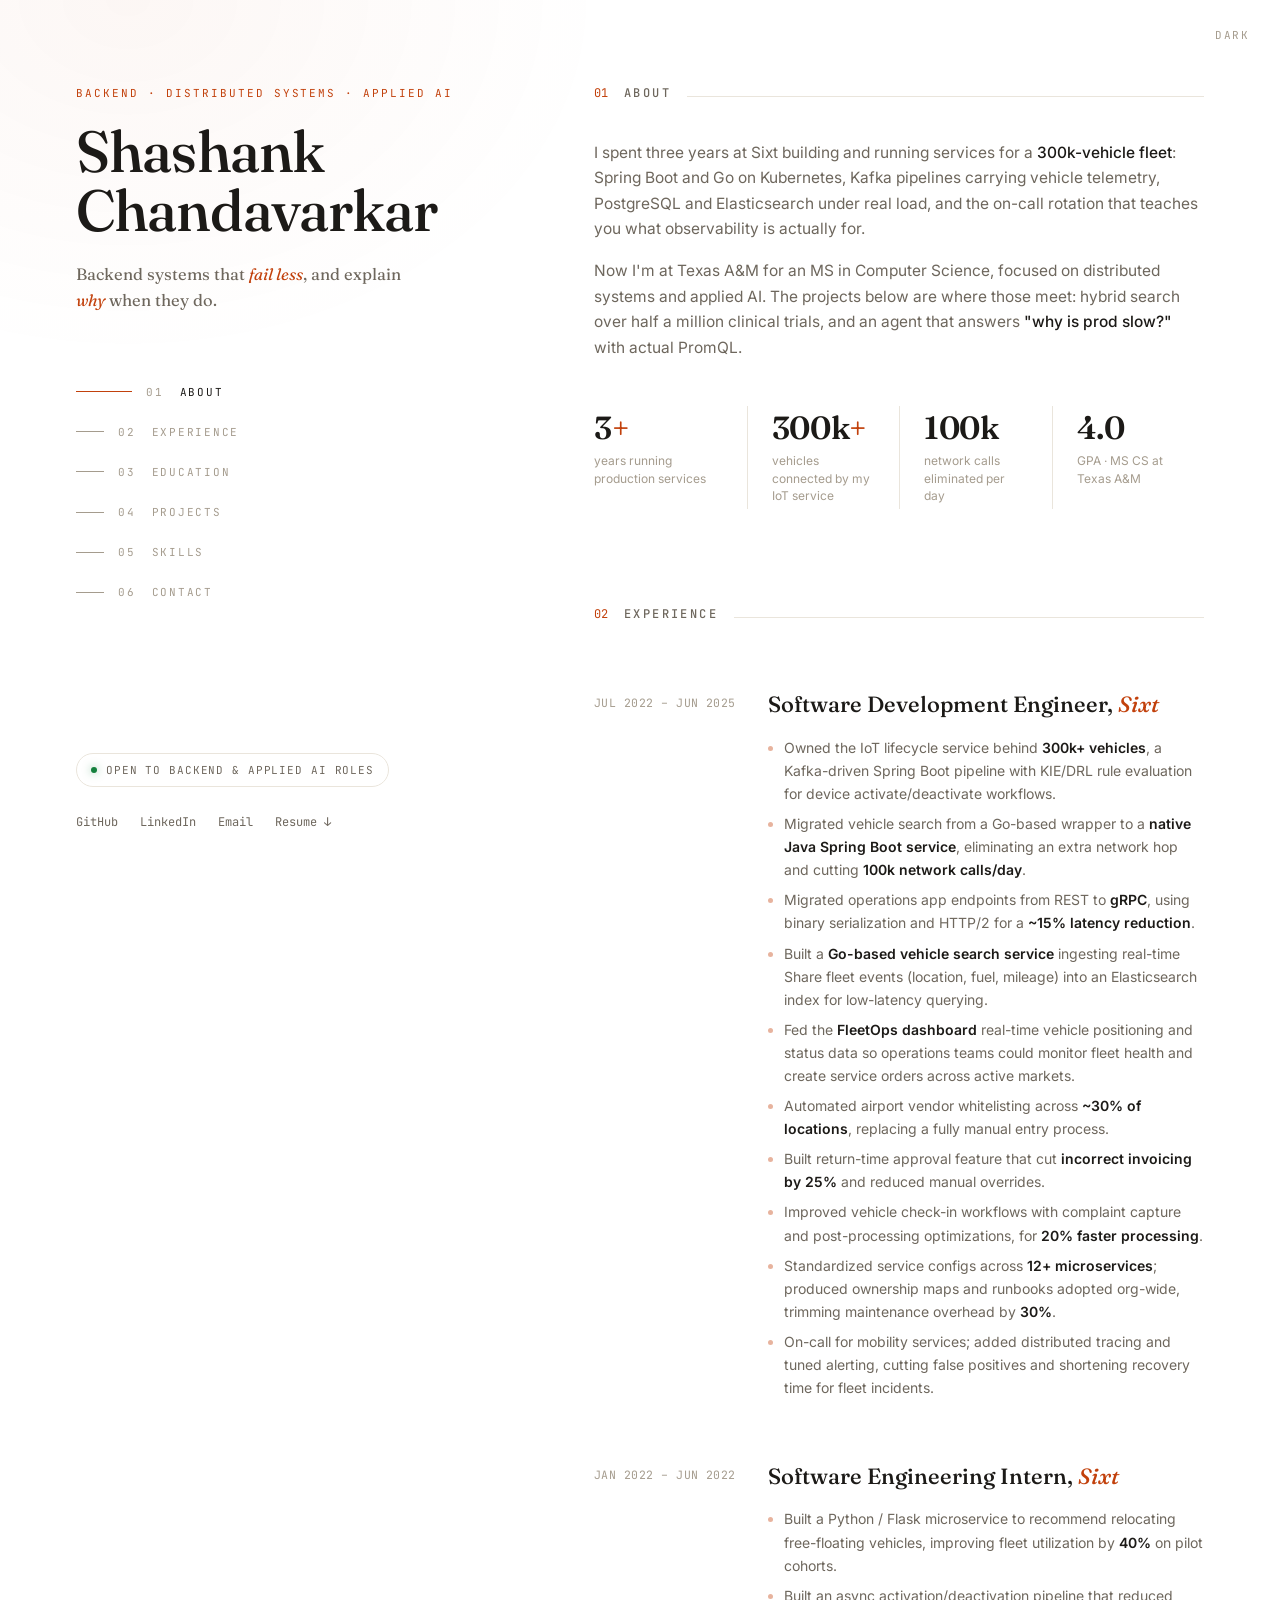
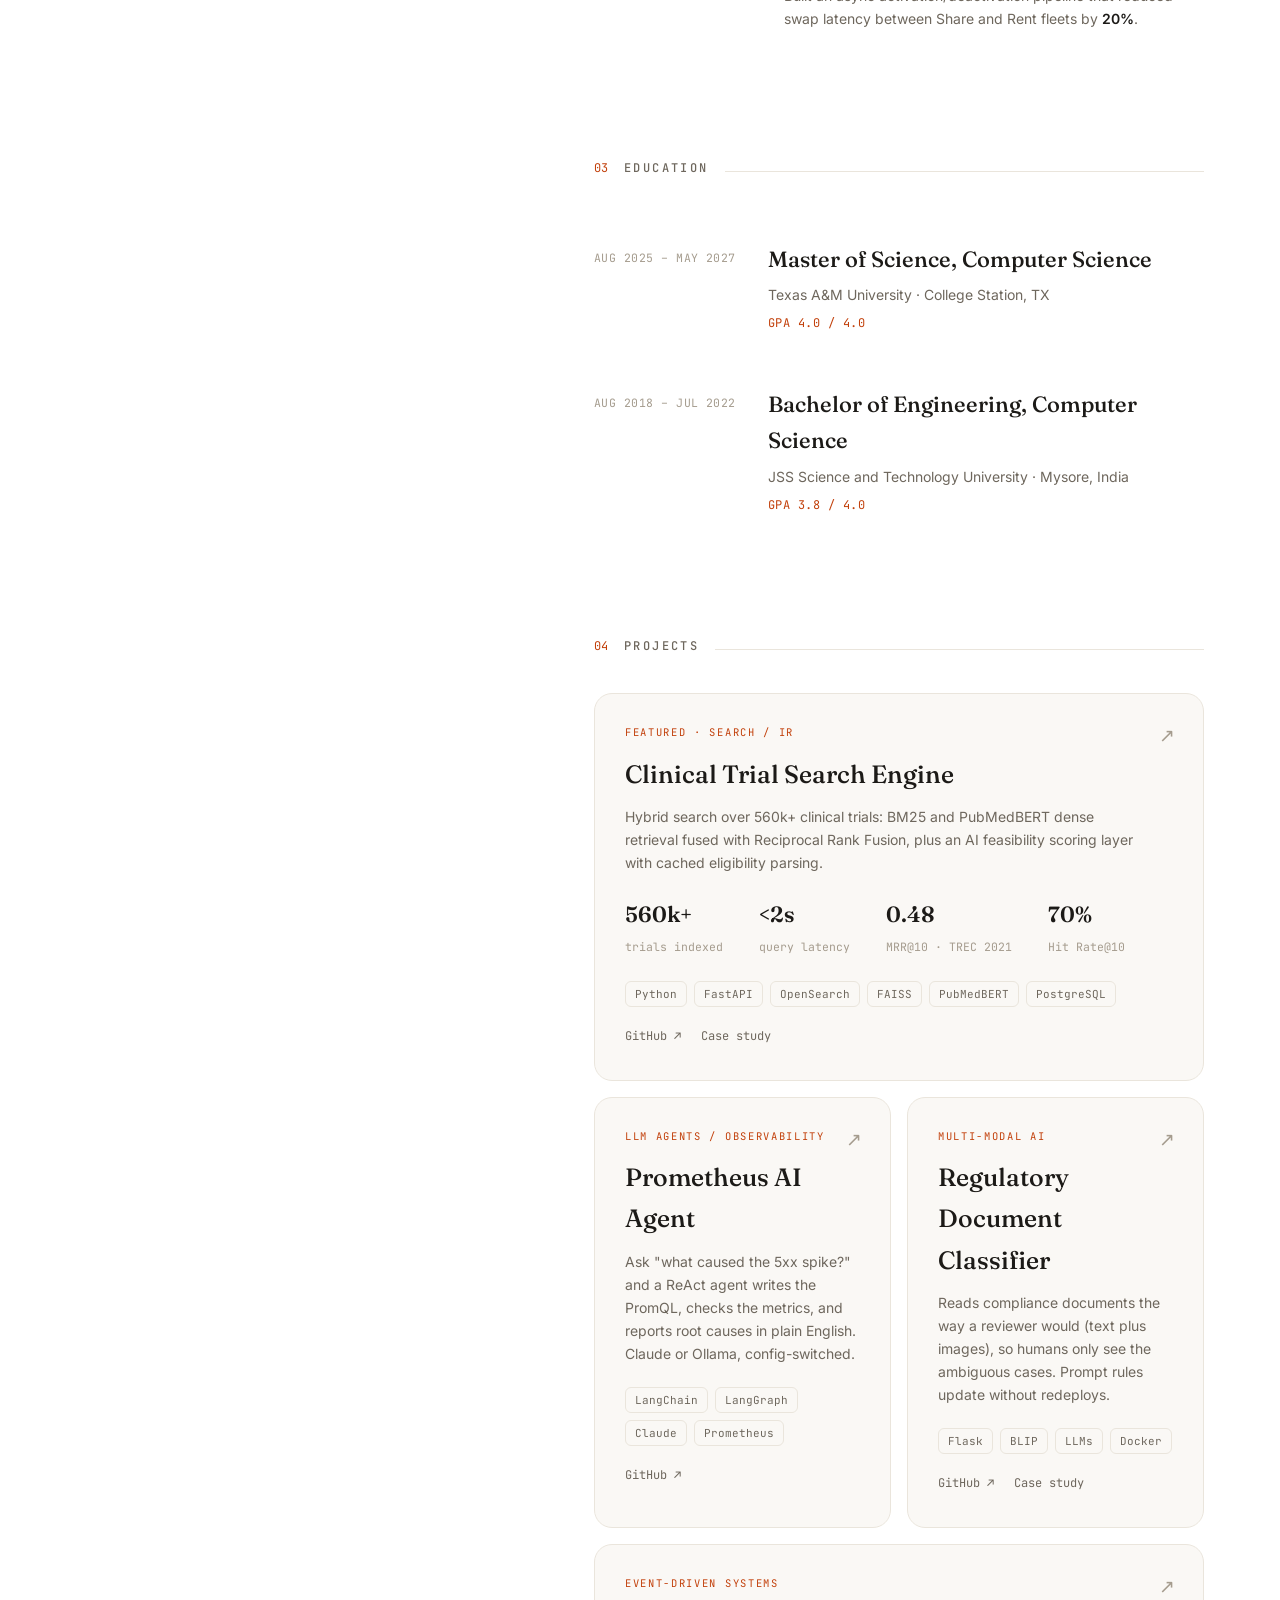
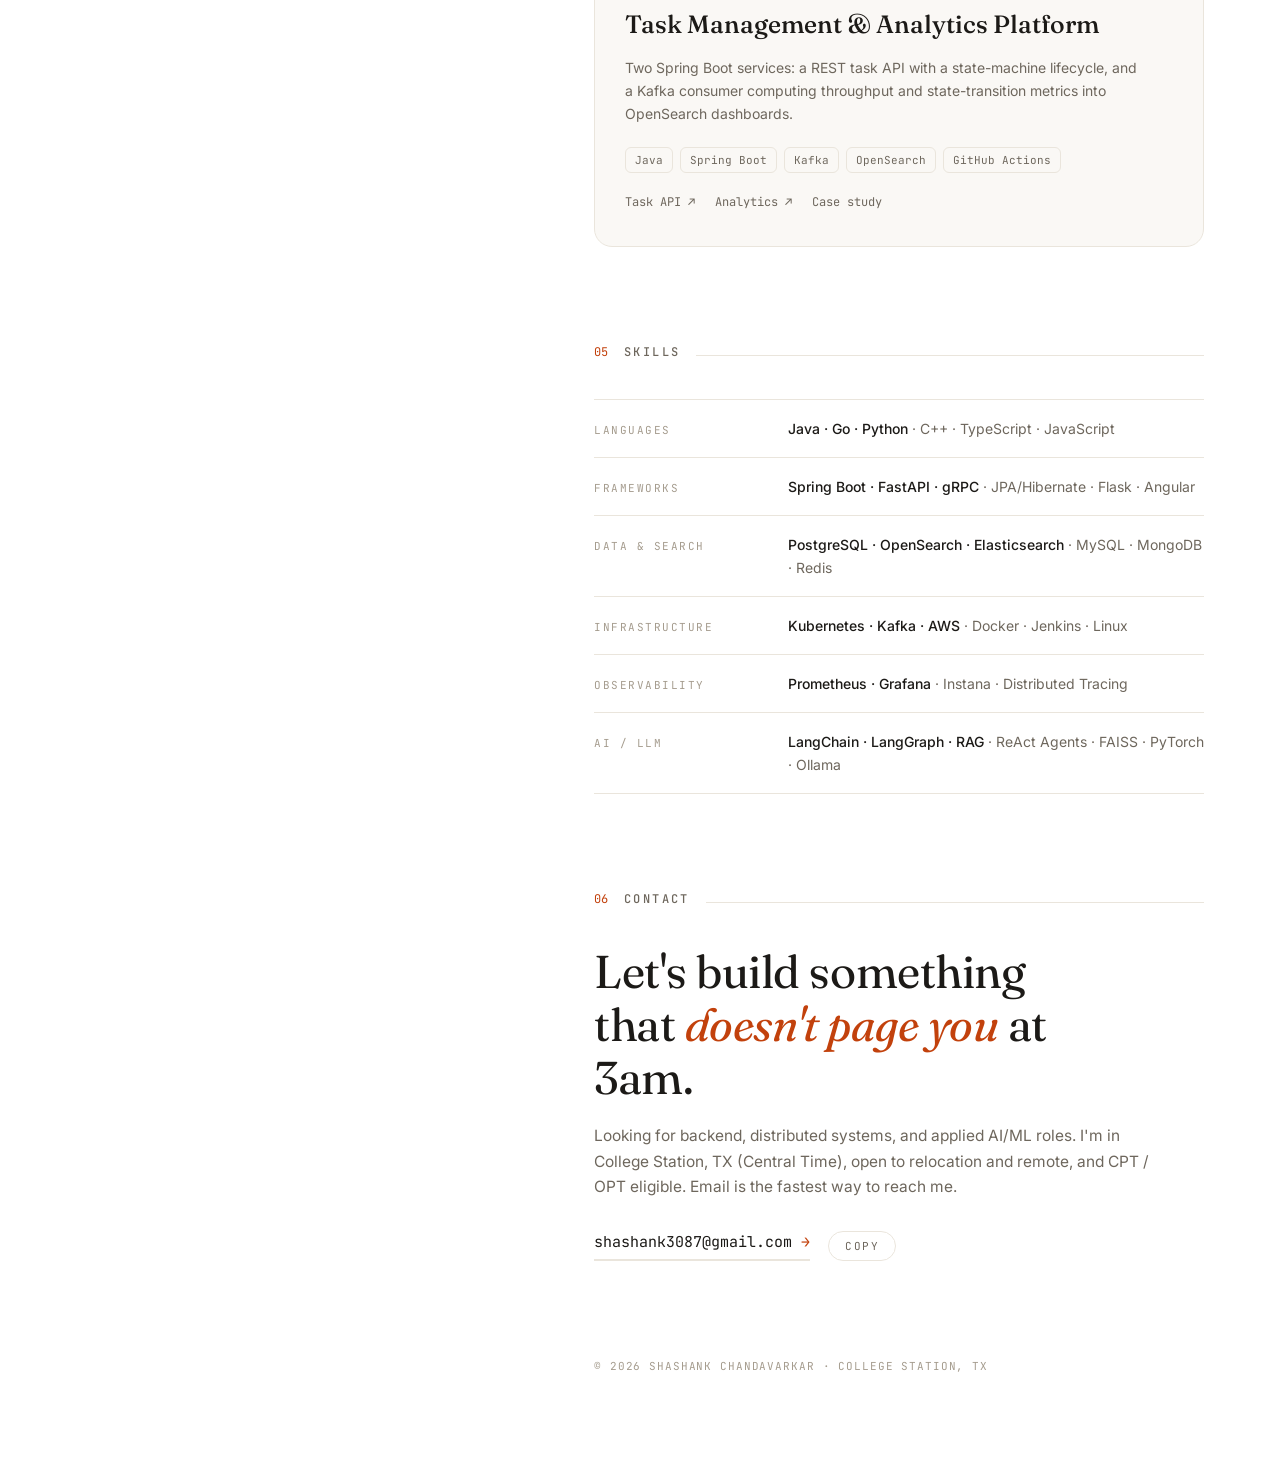
==== commit 6a40eb79: "ui and theme changes" ====
--- a/index.html
+++ b/index.html
@@ -5,340 +5,209 @@
   <meta name="viewport" content="width=device-width, initial-scale=1" />
   <title>Shashank Chandavarkar | Backend Engineer</title>
   <meta name="description" content="Shashank Chandavarkar, backend engineer. Java, Go, and Python services, Kafka pipelines, and applied AI. MS CS at Texas A&M." />
-  <meta name="theme-color" content="#0b0e14" />
+  <meta name="theme-color" content="#ffffff" />
   <meta property="og:title" content="Shashank Chandavarkar | Backend Engineer" />
   <meta property="og:description" content="Backend systems that fail less, and explain why when they do. Java, Go, Python, Kafka, and applied AI." />
   <meta property="og:type" content="website" />
   <meta property="og:url" content="https://shashankc10.github.io/" />
-  <link rel="icon" href="data:image/svg+xml,%3Csvg xmlns='http://www.w3.org/2000/svg' viewBox='0 0 100 100'%3E%3Crect x='27' y='27' width='46' height='46' transform='rotate(45 50 50)' fill='%235b9dff'/%3E%3C/svg%3E" />
+  <link rel="icon" href="data:image/svg+xml,%3Csvg xmlns='http://www.w3.org/2000/svg' viewBox='0 0 100 100'%3E%3Crect x='27' y='27' width='46' height='46' transform='rotate(45 50 50)' fill='%23c2410c'/%3E%3C/svg%3E" />
   <link rel="preconnect" href="https://fonts.googleapis.com">
   <link rel="preconnect" href="https://fonts.gstatic.com" crossorigin>
-  <link href="https://fonts.googleapis.com/css2?family=Manrope:wght@400;500;600;700;800&family=Space+Grotesk:wght@500;600;700&display=swap" rel="stylesheet">
+  <link href="https://fonts.googleapis.com/css2?family=Fraunces:ital,opsz,wght@0,9..144,400;0,9..144,500;0,9..144,600;1,9..144,400;1,9..144,500&family=Inter:wght@400;500;600&family=JetBrains+Mono:wght@400;500&display=swap" rel="stylesheet">
   <link rel="stylesheet" href="styles.css">
 </head>
 
 <body>
-  <a class="skip" href="#main">Skip to content</a>
-
-  <div class="bg-fx" aria-hidden="true"></div>
+  <a class="skip" href="#about">Skip to content</a>
   <div class="progress" aria-hidden="true"><span id="progressBar"></span></div>
-
-  <div class="wrap">
-    <nav id="nav" aria-label="Primary">
-      <div class="brand">Shashank Chandavarkar</div>
-      <div class="navlinks">
-        <a href="#about">About</a>
-        <a href="#education">Education</a>
-        <a href="#experience">Experience</a>
-        <a href="#projects">Projects</a>
-        <a href="#contact">Contact</a>
-        <button id="themeToggle" class="btn icon-btn" type="button" aria-label="Toggle theme">🌙</button>
+  <button id="themeToggle" type="button" aria-label="Toggle dark mode">DARK</button>
+
+  <div class="shell">
+
+    <!-- ── Left rail ── -->
+    <aside>
+      <div>
+        <div class="kicker">Backend · Distributed Systems · Applied AI</div>
+        <h1>Shashank<br>Chandavarkar</h1>
+        <p class="tagline">Backend systems that <em>fail less</em>, and explain <em>why</em> when they do.</p>
+        <nav class="lnav" aria-label="Sections">
+          <a href="#about"><span class="n">01</span> About</a>
+          <a href="#experience"><span class="n">02</span> Experience</a>
+          <a href="#education"><span class="n">03</span> Education</a>
+          <a href="#projects"><span class="n">04</span> Projects</a>
+          <a href="#skills"><span class="n">05</span> Skills</a>
+          <a href="#contact"><span class="n">06</span> Contact</a>
+        </nav>
       </div>
-    </nav>
-
-    <main id="main">
-
-      <!-- ── Hero ── -->
-      <header class="fade-up">
-        <div class="status-badge"><span class="status-dot"></span>Open to backend &amp; applied AI roles</div>
-        <div class="kicker">Backend · Applied AI · Distributed Systems</div>
-        <h1>
-          Backend systems that fail less,<br>
-          <span class="grad">and explain why when they do.</span>
-        </h1>
-        <p class="subtitle">
-          Three years at Sixt building Java, Go, and Python services for a 300k-vehicle fleet.
-          Now at Texas A&amp;M, bringing that production experience to retrieval systems and LLM agents.
-        </p>
-
-        <div class="heroRow">
-          <div class="cta">
-            <a class="btn primary" href="mailto:shashank3087@gmail.com">✉&nbsp;Email</a>
-            <button class="btn" id="copyEmail" type="button" title="Copy email address">Copy email</button>
-            <a class="btn" href="https://www.linkedin.com/in/shashank-chandavarkar" target="_blank" rel="noopener">LinkedIn ↗</a>
-            <a class="btn" href="https://github.com/ShashankC10" target="_blank" rel="noopener">GitHub ↗</a>
-            <a class="btn" href="Shashank_Chandavarkar.pdf" target="_blank" rel="noopener">Resume ↓</a>
-          </div>
-        </div>
-
-        <div class="heroFacts">
-          <div class="fact">📍 College Station, TX (CST) · Open to relocation / remote</div>
-          <div class="fact">🎓 MS CS @ Texas A&amp;M · GPA 4.0</div>
-          <div class="fact">🛂 US Student · CPT / OPT eligible</div>
-        </div>
-
-        <div class="stats" data-stagger>
-          <div class="stat">
-            <div class="stat-num" data-count="3" data-suffix="+">3+</div>
-            <div class="stat-label">years running production services</div>
-          </div>
-          <div class="stat">
-            <div class="stat-num" data-count="300" data-suffix="k+">300k+</div>
-            <div class="stat-label">vehicles connected by my IoT service</div>
-          </div>
-          <div class="stat">
-            <div class="stat-num" data-count="100" data-suffix="k">100k</div>
-            <div class="stat-label">network calls eliminated per day</div>
-          </div>
-          <div class="stat">
-            <div class="stat-num" data-count="4.0" data-decimals="1">4.0</div>
-            <div class="stat-label">GPA · MS CS at Texas A&amp;M</div>
-          </div>
-        </div>
-
-        <a class="scroll-hint" href="#about" aria-label="Scroll to About">↓</a>
-      </header>
-
-      <!-- ── About ── -->
-      <section id="about" class="fade-up">
-        <h2>About</h2>
-        <p style="margin:0;max-width:80ch">
-          I spent three years at Sixt building and running services for a 300k-vehicle fleet:
-          Spring Boot and Go on Kubernetes, Kafka pipelines carrying vehicle telemetry, PostgreSQL
-          and Elasticsearch under real load, and the on-call rotation that teaches you what
-          observability is actually for.
-        </p>
-        <p style="margin-top:12px;max-width:80ch">
-          Now I'm at Texas A&amp;M for an MS in Computer Science, focused on distributed systems
-          and applied AI. The projects below are where those meet: hybrid search over half a million
-          clinical trials, and an agent that answers <em>"why is prod slow?"</em> with actual PromQL.
-        </p>
-
-        <div class="skill-grid" data-stagger>
-          <div class="skill-group" data-cat="lang">
-            <div class="sg-label lang">Languages</div>
-            <div class="sg-tags">
-              <span class="stag">Java</span><span class="stag">Go</span>
-              <span class="stag">Python</span><span class="stag">C++</span>
-              <span class="stag">TypeScript</span><span class="stag">JavaScript</span>
-            </div>
-          </div>
-          <div class="skill-group" data-cat="back">
-            <div class="sg-label back">Frameworks &amp; APIs</div>
-            <div class="sg-tags">
-              <span class="stag">Spring Boot</span><span class="stag">FastAPI</span>
-              <span class="stag">REST</span><span class="stag">gRPC</span>
-              <span class="stag">JPA / Hibernate</span><span class="stag">Flask</span>
-              <span class="stag">Angular</span>
-            </div>
-          </div>
-          <div class="skill-group" data-cat="db">
-            <div class="sg-label db">Databases &amp; Search</div>
-            <div class="sg-tags">
-              <span class="stag">PostgreSQL</span><span class="stag">MySQL</span>
-              <span class="stag">MongoDB</span><span class="stag">Redis</span>
-              <span class="stag">OpenSearch</span><span class="stag">Elasticsearch</span>
-            </div>
-          </div>
-          <div class="skill-group" data-cat="infra">
-            <div class="sg-label infra">Infrastructure</div>
-            <div class="sg-tags">
-              <span class="stag">AWS</span><span class="stag">Docker</span>
-              <span class="stag">Kubernetes</span><span class="stag">Kafka</span>
-              <span class="stag">Jenkins</span><span class="stag">Linux</span>
-            </div>
-          </div>
-          <div class="skill-group" data-cat="obs">
-            <div class="sg-label obs">Observability</div>
-            <div class="sg-tags">
-              <span class="stag">Prometheus</span><span class="stag">Grafana</span>
-              <span class="stag">Instana</span><span class="stag">Distributed Tracing</span>
-            </div>
-          </div>
-          <div class="skill-group" data-cat="ai">
-            <div class="sg-label ai">AI / LLM</div>
-            <div class="sg-tags">
-              <span class="stag">LangChain</span><span class="stag">LangGraph</span>
-              <span class="stag">RAG</span><span class="stag">ReAct Agents</span>
-              <span class="stag">FAISS</span><span class="stag">PyTorch</span>
-              <span class="stag">Ollama</span>
-            </div>
-          </div>
-        </div>
-      </section>
-
-      <!-- ── Education ── -->
+      <div class="rail-bottom">
+        <div class="badge"><span class="dot"></span> OPEN TO BACKEND &amp; APPLIED AI ROLES</div>
+        <div class="socials">
+          <a href="https://github.com/ShashankC10" target="_blank" rel="noopener">GitHub</a>
+          <a href="https://www.linkedin.com/in/shashank-chandavarkar" target="_blank" rel="noopener">LinkedIn</a>
+          <a href="mailto:shashank3087@gmail.com">Email</a>
+          <a href="Shashank_Chandavarkar.pdf" target="_blank" rel="noopener">Resume ↓</a>
+        </div>
+      </div>
+    </aside>
+
+    <!-- ── Content ── -->
+    <div class="content">
+
+      <section id="about" class="about fade-up">
+        <div class="sec-h"><span class="num">01</span><h2>About</h2></div>
+        <p>I spent three years at Sixt building and running services for a <em>300k-vehicle fleet</em>:
+          Spring Boot and Go on Kubernetes, Kafka pipelines carrying vehicle telemetry, PostgreSQL and
+          Elasticsearch under real load, and the on-call rotation that teaches you what observability
+          is actually for.</p>
+        <p>Now I'm at Texas A&amp;M for an MS in Computer Science, focused on distributed systems and
+          applied AI. The projects below are where those meet: hybrid search over half a million
+          clinical trials, and an agent that answers <em>"why is prod slow?"</em> with actual PromQL.</p>
+        <div class="stats">
+          <div class="stat"><b><span class="cnt" data-count="3">3</span><i>+</i></b><span>years running production services</span></div>
+          <div class="stat"><b><span class="cnt" data-count="300" data-suffix="k">300k</span><i>+</i></b><span>vehicles connected by my IoT service</span></div>
+          <div class="stat"><b><span class="cnt" data-count="100" data-suffix="k">100k</span></b><span>network calls eliminated per day</span></div>
+          <div class="stat"><b><span class="cnt" data-count="4.0" data-decimals="1">4.0</span></b><span>GPA · MS CS at Texas A&amp;M</span></div>
+        </div>
+      </section>
+
+      <section id="experience" class="fade-up">
+        <div class="sec-h"><span class="num">02</span><h2>Experience</h2></div>
+        <div class="xp">
+          <div class="when">JUL 2022 – JUN 2025</div>
+          <div>
+            <h3>Software Development Engineer, <span class="co">Sixt</span></h3>
+            <ul>
+              <li>Owned the IoT lifecycle service behind <b>300k+ vehicles</b>, a Kafka-driven Spring Boot pipeline with KIE/DRL rule evaluation for device activate/deactivate workflows.</li>
+              <li>Migrated vehicle search from a Go-based wrapper to a <b>native Java Spring Boot service</b>, eliminating an extra network hop and cutting <b>100k network calls/day</b>.</li>
+              <li>Migrated operations app endpoints from REST to <b>gRPC</b>, using binary serialization and HTTP/2 for a <b>~15% latency reduction</b>.</li>
+              <li>Built a <b>Go-based vehicle search service</b> ingesting real-time Share fleet events (location, fuel, mileage) into an Elasticsearch index for low-latency querying.</li>
+              <li>Fed the <b>FleetOps dashboard</b> real-time vehicle positioning and status data so operations teams could monitor fleet health and create service orders across active markets.</li>
+              <li>Automated airport vendor whitelisting across <b>~30% of locations</b>, replacing a fully manual entry process.</li>
+              <li>Built return-time approval feature that cut <b>incorrect invoicing by 25%</b> and reduced manual overrides.</li>
+              <li>Improved vehicle check-in workflows with complaint capture and post-processing optimizations, for <b>20% faster processing</b>.</li>
+              <li>Standardized service configs across <b>12+ microservices</b>; produced ownership maps and runbooks adopted org-wide, trimming maintenance overhead by <b>30%</b>.</li>
+              <li>On-call for mobility services; added distributed tracing and tuned alerting, cutting false positives and shortening recovery time for fleet incidents.</li>
+            </ul>
+          </div>
+        </div>
+        <div class="xp">
+          <div class="when">JAN 2022 – JUN 2022</div>
+          <div>
+            <h3>Software Engineering Intern, <span class="co">Sixt</span></h3>
+            <ul>
+              <li>Built a Python / Flask microservice to recommend relocating free-floating vehicles, improving fleet utilization by <b>40%</b> on pilot cohorts.</li>
+              <li>Built an async activation/deactivation pipeline that reduced swap latency between Share and Rent fleets by <b>20%</b>.</li>
+            </ul>
+          </div>
+        </div>
+      </section>
+
       <section id="education" class="fade-up">
-        <h2>Education</h2>
-        <div class="edu-grid" data-stagger>
-          <div class="edu-card">
-            <div class="edu-degree">Master of Science, Computer Science</div>
-            <div class="edu-school">Texas A&amp;M University · College Station, TX</div>
-            <div class="edu-meta">
-              <span>📅 Aug 2025 – May 2027</span>
-              <span>GPA <span class="gpa">4.0 / 4.0</span></span>
-            </div>
-          </div>
-          <div class="edu-card">
-            <div class="edu-degree">Bachelor of Engineering, Computer Science</div>
-            <div class="edu-school">JSS Science and Technology University · Mysore, India</div>
-            <div class="edu-meta">
-              <span>📅 Aug 2018 – Jul 2022</span>
-              <span>GPA <span class="gpa">3.8 / 4.0</span></span>
-            </div>
-          </div>
-        </div>
-      </section>
-
-      <!-- ── Experience ── -->
-      <section id="experience" class="fade-up">
-        <h2>Experience</h2>
-
-        <div class="timeline">
-        <div class="role">
-          <div class="roleTop">
-            <strong>Software Development Engineer · Sixt Rent a Car</strong>
-            <span class="date">Jul 2022 – Jun 2025</span>
-          </div>
-          <ul>
-            <li>Owned the IoT lifecycle service behind <strong>300k+ vehicles</strong>, a Kafka-driven Spring Boot pipeline with KIE/DRL rule evaluation for device activate/deactivate workflows.</li>
-            <li>Migrated vehicle search from a Go-based wrapper to a <strong>native Java Spring Boot service</strong>, eliminating an extra network hop and cutting <strong>100k network calls/day</strong>.</li>
-            <li>Migrated operations app endpoints from REST to <strong>gRPC</strong>, using binary serialization and HTTP/2 for a <strong>~15% latency reduction</strong>.</li>
-            <li>Built a <strong>Go-based vehicle search service</strong> ingesting real-time Share fleet events (location, fuel, mileage) into an Elasticsearch index for low-latency querying.</li>
-            <li>Fed the <strong>FleetOps dashboard</strong> real-time vehicle positioning and status data so operations teams could monitor fleet health and create service orders across active markets.</li>
-            <li>Automated airport vendor whitelisting across <strong>~30% of locations</strong>, replacing a fully manual entry process.</li>
-            <li>Built return-time approval feature that cut <strong>incorrect invoicing by 25%</strong> and reduced manual overrides.</li>
-            <li>Improved vehicle check-in workflows with complaint capture and post-processing optimizations, for <strong>20% faster processing</strong>.</li>
-            <li>Standardized service configs across <strong>12+ microservices</strong>; produced ownership maps and runbooks adopted org-wide, trimming maintenance overhead by <strong>30%</strong>.</li>
-            <li>On-call for mobility services; added distributed tracing and tuned alerting, cutting false positives and shortening recovery time for fleet incidents.</li>
-          </ul>
-        </div>
-
-        <div class="role">
-          <div class="roleTop">
-            <strong>Software Engineering Intern · Sixt Rent a Car</strong>
-            <span class="date">Jan 2022 – Jun 2022</span>
-          </div>
-          <ul>
-            <li>Built a Python / Flask microservice to recommend relocating free-floating vehicles, improving fleet utilization by <strong>40%</strong> on pilot cohorts.</li>
-            <li>Built an async activation/deactivation pipeline that reduced swap latency between Share and Rent fleets by <strong>20%</strong>.</li>
-          </ul>
-        </div>
-        </div>
-      </section>
-
-      <!-- ── Projects ── -->
+        <div class="sec-h"><span class="num">03</span><h2>Education</h2></div>
+        <div class="xp">
+          <div class="when">AUG 2025 – MAY 2027</div>
+          <div>
+            <h3>Master of Science, Computer Science</h3>
+            <div class="sub">Texas A&amp;M University · College Station, TX</div>
+            <div class="gpa">GPA 4.0 / 4.0</div>
+          </div>
+        </div>
+        <div class="xp">
+          <div class="when">AUG 2018 – JUL 2022</div>
+          <div>
+            <h3>Bachelor of Engineering, Computer Science</h3>
+            <div class="sub">JSS Science and Technology University · Mysore, India</div>
+            <div class="gpa">GPA 3.8 / 4.0</div>
+          </div>
+        </div>
+      </section>
+
       <section id="projects" class="fade-up">
-        <h2>Projects</h2>
-
-        <div class="role featured">
-          <div class="featured-accent"></div>
-          <div class="kicker" style="margin-bottom:8px">Featured Project</div>
-          <h3 style="font-size:1.15rem">Clinical Trial Search Engine</h3>
-          <p class="subtitle" style="margin-top:6px">
-            Hybrid search over 560k+ clinical trials using BM25 + dense semantic retrieval fused
-            with Reciprocal Rank Fusion, plus an AI-driven feasibility scoring layer.
-          </p>
-          <ul>
-            <li>Indexed 560k+ trials into PostgreSQL + OpenSearch; <strong>&lt;2s query latency</strong> with cache-first eligibility parsing.</li>
-            <li>BM25 + PubMedBERT dense retrieval via RRF: <strong>MRR@10 0.48, Hit Rate@10 70%</strong> on TREC 2021 benchmark.</li>
-            <li>FAISS-based vector reranker + FastAPI; Docker Compose for reproducible deploys.</li>
-          </ul>
-          <div class="meta" style="margin-top:12px">
-            <span class="pill">Python</span><span class="pill">FastAPI</span>
-            <span class="pill">OpenSearch</span><span class="pill">FAISS</span>
-            <span class="pill">PubMedBERT</span><span class="pill">PostgreSQL</span>
-            <span class="pill">Docker</span>
-          </div>
-          <div class="cardActions">
-            <a class="btn primary" href="https://github.com/ShashankC10/Clinical-Trial-SearchEngine" target="_blank" rel="noopener">GitHub ↗</a>
-            <a class="btn" href="https://github.com/ShashankC10/Clinical-Trial-SearchEngine#readme" target="_blank" rel="noopener">Case study</a>
-          </div>
-        </div>
-
-        <div class="grid" data-stagger>
-          <div class="card">
-            <div>
-              <h3>AI-Powered Regulatory Document Classifier</h3>
-              <p class="subtitle" style="margin-top:6px;font-size:.92rem">
-                Reads regulatory documents the way a reviewer would (text plus images via BLIP
-                captioning), then classifies them with LLM reasoning, keeping a human in the loop.
-              </p>
-              <ul style="font-size:.9rem">
-                <li>Handles the first pass so reviewers only see the ambiguous cases.</li>
-                <li>Dynamic prompt library lets compliance teams update rules without redeploys.</li>
-              </ul>
-              <div class="meta">
-                <span class="pill">Flask</span><span class="pill">BLIP</span>
-                <span class="pill">LLMs</span><span class="pill">HITL</span>
-                <span class="pill">Docker</span>
-              </div>
-            </div>
-            <div class="cardActions">
-              <a class="btn" href="https://github.com/ShashankC10/Regulatory-document-classifier" target="_blank" rel="noopener">GitHub ↗</a>
-              <a class="btn" href="https://github.com/ShashankC10/Regulatory-document-classifier#readme" target="_blank" rel="noopener">Case study</a>
-            </div>
-          </div>
-
-          <div class="card">
-            <div>
-              <h3>Prometheus AI Agent</h3>
-              <p class="subtitle" style="margin-top:6px;font-size:.92rem">
-                An agent you can ask about your infrastructure: it writes its own PromQL,
-                checks the metrics, and reports root causes in plain English.
-              </p>
-              <ul style="font-size:.9rem">
-                <li>Ask <em>"What caused the 5xx spike?"</em> and a LangChain ReAct agent writes the PromQL, fetches data, and returns an incident-style summary.</li>
-                <li>Statistical anomaly detection over time-series data via z-score analysis with trend classification and spike/dip identification.</li>
-                <li>Provider-agnostic LLM backend supporting Anthropic Claude and Ollama-served models via a config-driven switch.</li>
-              </ul>
-              <div class="meta">
-                <span class="pill">Python</span><span class="pill">LangChain</span>
-                <span class="pill">LangGraph</span><span class="pill">Claude</span>
-                <span class="pill">Prometheus</span><span class="pill">Streamlit</span>
-                <span class="pill">Docker</span>
-              </div>
-            </div>
-            <div class="cardActions">
-              <a class="btn" href="https://github.com/ShashankC10/prometheus-ai-agent" target="_blank" rel="noopener">GitHub ↗</a>
-            </div>
-          </div>
-
-          <div class="card">
-            <div>
-              <h3>Task Management &amp; Analytics Platform</h3>
-              <p class="subtitle" style="margin-top:6px;font-size:.92rem">
-                Two-service Spring Boot system: a REST Task API and an event-driven Analytics
-                service computing real-time throughput and state-transition metrics.
-              </p>
-              <ul style="font-size:.9rem">
-                <li>State-machine-driven task lifecycle (PENDING → IN_PROGRESS → DONE) with REST APIs and JPA persistence.</li>
-                <li>Kafka events consumed by analytics service; results indexed into OpenSearch dashboards.</li>
-                <li>Docker Compose deploys with GitHub Actions CI for automated builds and testing.</li>
-              </ul>
-              <div class="meta">
-                <span class="pill">Java</span><span class="pill">Spring Boot</span>
-                <span class="pill">Kafka</span><span class="pill">OpenSearch</span>
-                <span class="pill">JPA</span><span class="pill">Docker</span>
-              </div>
-            </div>
-            <div class="cardActions">
-              <a class="btn" href="https://github.com/ShashankC10/task-management" target="_blank" rel="noopener">Task API ↗</a>
-              <a class="btn" href="https://github.com/ShashankC10/task-analytics" target="_blank" rel="noopener">Analytics ↗</a>
-              <a class="btn" href="https://github.com/ShashankC10/task-management#readme" target="_blank" rel="noopener">Case study</a>
-            </div>
-          </div>
-        </div>
-      </section>
-
-      <!-- ── Contact ── -->
-      <section id="contact" class="fade-up">
-        <h2>Contact</h2>
-        <p class="subtitle">
-          Looking for backend, distributed systems, and applied AI/ML roles.
-          I'm in College Station, TX (Central Time), and email is the fastest way to reach me.
-        </p>
-        <div class="cta" style="margin-top:18px">
-          <a class="btn primary" href="mailto:shashank3087@gmail.com">✉&nbsp;Email</a>
-          <a class="btn" href="https://www.linkedin.com/in/shashank-chandavarkar" target="_blank" rel="noopener">LinkedIn ↗</a>
-          <a class="btn" href="Shashank_Chandavarkar.pdf" target="_blank" rel="noopener">Resume ↓</a>
-        </div>
-      </section>
-
-      <footer>
-        © <span id="year"></span> Shashank Chandavarkar
-      </footer>
-    </main>
+        <div class="sec-h"><span class="num">04</span><h2>Projects</h2></div>
+        <div class="bento">
+          <div class="pcard wide">
+            <a class="parrow" href="https://github.com/ShashankC10/Clinical-Trial-SearchEngine" target="_blank" rel="noopener" aria-label="Clinical Trial Search Engine on GitHub">↗</a>
+            <div class="ptag">Featured · Search / IR</div>
+            <h3>Clinical Trial Search Engine</h3>
+            <p>Hybrid search over 560k+ clinical trials: BM25 and PubMedBERT dense retrieval fused with
+              Reciprocal Rank Fusion, plus an AI feasibility scoring layer with cached eligibility parsing.</p>
+            <div class="pmetrics">
+              <div><b>560k+</b><span>trials indexed</span></div>
+              <div><b>&lt;2s</b><span>query latency</span></div>
+              <div><b>0.48</b><span>MRR@10 · TREC 2021</span></div>
+              <div><b>70%</b><span>Hit Rate@10</span></div>
+            </div>
+            <div class="ptech"><code>Python</code><code>FastAPI</code><code>OpenSearch</code><code>FAISS</code><code>PubMedBERT</code><code>PostgreSQL</code></div>
+            <div class="plinks">
+              <a href="https://github.com/ShashankC10/Clinical-Trial-SearchEngine" target="_blank" rel="noopener">GitHub ↗</a>
+              <a href="https://github.com/ShashankC10/Clinical-Trial-SearchEngine#readme" target="_blank" rel="noopener">Case study</a>
+            </div>
+          </div>
+          <div class="pcard">
+            <a class="parrow" href="https://github.com/ShashankC10/prometheus-ai-agent" target="_blank" rel="noopener" aria-label="Prometheus AI Agent on GitHub">↗</a>
+            <div class="ptag">LLM Agents / Observability</div>
+            <h3>Prometheus AI Agent</h3>
+            <p>Ask "what caused the 5xx spike?" and a ReAct agent writes the PromQL, checks the metrics,
+              and reports root causes in plain English. Claude or Ollama, config-switched.</p>
+            <div class="ptech"><code>LangChain</code><code>LangGraph</code><code>Claude</code><code>Prometheus</code></div>
+            <div class="plinks">
+              <a href="https://github.com/ShashankC10/prometheus-ai-agent" target="_blank" rel="noopener">GitHub ↗</a>
+            </div>
+          </div>
+          <div class="pcard">
+            <a class="parrow" href="https://github.com/ShashankC10/Regulatory-document-classifier" target="_blank" rel="noopener" aria-label="Regulatory Document Classifier on GitHub">↗</a>
+            <div class="ptag">Multi-modal AI</div>
+            <h3>Regulatory Document Classifier</h3>
+            <p>Reads compliance documents the way a reviewer would (text plus images), so humans
+              only see the ambiguous cases. Prompt rules update without redeploys.</p>
+            <div class="ptech"><code>Flask</code><code>BLIP</code><code>LLMs</code><code>Docker</code></div>
+            <div class="plinks">
+              <a href="https://github.com/ShashankC10/Regulatory-document-classifier" target="_blank" rel="noopener">GitHub ↗</a>
+              <a href="https://github.com/ShashankC10/Regulatory-document-classifier#readme" target="_blank" rel="noopener">Case study</a>
+            </div>
+          </div>
+          <div class="pcard wide">
+            <a class="parrow" href="https://github.com/ShashankC10/task-management" target="_blank" rel="noopener" aria-label="Task Management Platform on GitHub">↗</a>
+            <div class="ptag">Event-driven Systems</div>
+            <h3>Task Management &amp; Analytics Platform</h3>
+            <p>Two Spring Boot services: a REST task API with a state-machine lifecycle, and a Kafka
+              consumer computing throughput and state-transition metrics into OpenSearch dashboards.</p>
+            <div class="ptech"><code>Java</code><code>Spring Boot</code><code>Kafka</code><code>OpenSearch</code><code>GitHub Actions</code></div>
+            <div class="plinks">
+              <a href="https://github.com/ShashankC10/task-management" target="_blank" rel="noopener">Task API ↗</a>
+              <a href="https://github.com/ShashankC10/task-analytics" target="_blank" rel="noopener">Analytics ↗</a>
+              <a href="https://github.com/ShashankC10/task-management#readme" target="_blank" rel="noopener">Case study</a>
+            </div>
+          </div>
+        </div>
+      </section>
+
+      <section id="skills" class="fade-up">
+        <div class="sec-h"><span class="num">05</span><h2>Skills</h2></div>
+        <div>
+          <div class="srow"><div class="sl">Languages</div><div class="sv"><b>Java · Go · Python</b> · C++ · TypeScript · JavaScript</div></div>
+          <div class="srow"><div class="sl">Frameworks</div><div class="sv"><b>Spring Boot · FastAPI · gRPC</b> · JPA/Hibernate · Flask · Angular</div></div>
+          <div class="srow"><div class="sl">Data &amp; Search</div><div class="sv"><b>PostgreSQL · OpenSearch · Elasticsearch</b> · MySQL · MongoDB · Redis</div></div>
+          <div class="srow"><div class="sl">Infrastructure</div><div class="sv"><b>Kubernetes · Kafka · AWS</b> · Docker · Jenkins · Linux</div></div>
+          <div class="srow"><div class="sl">Observability</div><div class="sv"><b>Prometheus · Grafana</b> · Instana · Distributed Tracing</div></div>
+          <div class="srow"><div class="sl">AI / LLM</div><div class="sv"><b>LangChain · LangGraph · RAG</b> · ReAct Agents · FAISS · PyTorch · Ollama</div></div>
+        </div>
+      </section>
+
+      <section id="contact" class="contact fade-up">
+        <div class="sec-h"><span class="num">06</span><h2>Contact</h2></div>
+        <div class="big">Let's build something that <em>doesn't page you</em> at 3am.</div>
+        <p>Looking for backend, distributed systems, and applied AI/ML roles. I'm in College Station, TX
+          (Central Time), open to relocation and remote, and CPT / OPT eligible. Email is the fastest
+          way to reach me.</p>
+        <div class="mailrow">
+          <a class="bigmail" href="mailto:shashank3087@gmail.com">shashank3087@gmail.com <span class="ar">→</span></a>
+          <button id="copyEmail" class="copybtn" type="button" title="Copy email address">COPY</button>
+        </div>
+      </section>
+
+      <footer>© <span id="year"></span> SHASHANK CHANDAVARKAR · COLLEGE STATION, TX</footer>
+    </div>
   </div>
 
   <div id="toast" role="status" aria-live="polite"></div>
--- a/styles.css
+++ b/styles.css
@@ -1,660 +1,327 @@
 /* ── Tokens ── */
 :root {
-  --bg:       #0b0e14;
-  --surface:  rgba(255,255,255,.028);
-  --surface2: rgba(255,255,255,.05);
-  --text:     #e6e9f0;
-  --muted:    #97a0b5;
-  --line:     rgba(255,255,255,.09);
-  --line-hi:  rgba(91,157,255,.4);
-  --radius:   14px;
-  --max:      820px;
-  --accent:   #5b9dff;
-  --focus:    0 0 0 3px rgba(91,157,255,.45);
-  --glow:     rgba(91,157,255,.1);
-  --shadow:   0 12px 32px rgba(0,0,0,.35);
-}
-body.light {
-  --bg:       #f6f7fa;
-  --surface:  rgba(255,255,255,.72);
-  --surface2: rgba(37,99,235,.06);
-  --text:     #1b1e28;
-  --muted:    #5b6273;
-  --line:     rgba(25,30,60,.1);
-  --line-hi:  rgba(37,99,235,.4);
-  --accent:   #2563eb;
-  --focus:    0 0 0 3px rgba(37,99,235,.4);
-  --glow:     rgba(37,99,235,.08);
-  --shadow:   0 12px 32px rgba(40,50,120,.1);
-}
-
-/* ── Reset ── */
-*, *::before, *::after { box-sizing: border-box; }
+  --bg: #ffffff;
+  --panel: #faf8f5;
+  --text: #1c1a17;          /* ink */
+  --muted: #6e675d;
+  --faint: #a59c8e;
+  --line: #eae5dc;
+  --accent: #c2410c;        /* burnt orange */
+  --accent-dim: rgba(194,65,12,.4);
+  --shadow: 0 14px 34px rgba(28,26,23,.07);
+  --serif: "Fraunces", serif;
+  --mono: "JetBrains Mono", monospace;
+}
+body.dark {
+  --bg: #0e0d0b;            /* warm ink black */
+  --panel: rgba(255,250,240,.025);
+  --text: #ece8e0;          /* warm paper */
+  --muted: #9d968a;
+  --faint: #6b6459;
+  --line: rgba(236,232,224,.09);
+  --accent: #e8834a;
+  --accent-dim: rgba(232,131,74,.45);
+  --shadow: 0 14px 34px rgba(0,0,0,.3);
+}
+
+/* ── Base ── */
+* { box-sizing: border-box; margin: 0; }
 html { scroll-behavior: smooth; }
-a { color: inherit; text-decoration: none; }
-
-/* ── Body ── */
 body {
-  margin: 0;
-  font-family: "Manrope", system-ui, -apple-system, Segoe UI, Roboto, Arial, sans-serif;
   background: var(--bg);
   color: var(--text);
+  font-family: "Inter", system-ui, sans-serif;
   line-height: 1.65;
-  overflow-x: hidden;
   -webkit-font-smoothing: antialiased;
   transition: background .3s, color .3s;
 }
-
-/* ── Ambient background ── */
-.bg-fx {
-  position: fixed;
-  inset: 0;
-  z-index: -1;
-  pointer-events: none;
-  background:
-    radial-gradient(900px 500px at 20% -10%, rgba(91,157,255,.1), transparent 60%),
-    radial-gradient(700px 400px at 85% 0%, rgba(91,157,255,.05), transparent 60%);
-}
-.bg-fx::after {
-  content: "";
-  position: absolute;
-  inset: 0;
-  background-image:
-    linear-gradient(rgba(255,255,255,.025) 1px, transparent 1px),
-    linear-gradient(90deg, rgba(255,255,255,.025) 1px, transparent 1px);
-  background-size: 44px 44px;
-  mask-image: radial-gradient(ellipse 80% 50% at 50% 0%, #000 30%, transparent 75%);
-  -webkit-mask-image: radial-gradient(ellipse 80% 50% at 50% 0%, #000 30%, transparent 75%);
-}
-body.light .bg-fx {
-  background:
-    radial-gradient(900px 500px at 20% -10%, rgba(37,99,235,.08), transparent 60%),
-    radial-gradient(700px 400px at 85% 0%, rgba(37,99,235,.04), transparent 60%);
-}
-body.light .bg-fx::after {
-  background-image:
-    linear-gradient(rgba(25,30,65,.04) 1px, transparent 1px),
-    linear-gradient(90deg, rgba(25,30,65,.04) 1px, transparent 1px);
-}
-
-/* ── Scroll progress ── */
-.progress {
-  position: fixed;
-  top: 0; left: 0; right: 0;
-  height: 2px;
-  z-index: 200;
-}
-.progress span {
-  display: block;
-  height: 100%;
-  width: 0;
-  background: var(--accent);
-}
-
-/* ── Layout ── */
-.wrap {
-  max-width: var(--max);
-  margin: 0 auto;
-  padding: 0 24px 96px;
-}
+body::before {
+  content: ""; position: fixed; inset: 0; z-index: 0; pointer-events: none;
+  background: radial-gradient(800px 600px at 10% 0%, rgba(194,65,12,.045), transparent 60%);
+}
+body.dark::before {
+  background: radial-gradient(800px 600px at 10% 0%, rgba(232,131,74,.06), transparent 60%);
+}
+a { color: inherit; text-decoration: none; }
+::selection { background: color-mix(in srgb, var(--accent) 25%, transparent); }
+a:focus-visible, button:focus-visible {
+  outline: 2px solid var(--accent);
+  outline-offset: 3px;
+  border-radius: 2px;
+}
+
 .skip {
-  position: absolute; left: -999px; top: 8px;
-  padding: 8px 12px; border-radius: 6px;
-  background: rgba(255,255,255,.1); border: 1px solid var(--line);
-  font-size: .85rem; color: var(--text); z-index: 300;
-}
-.skip:focus { left: 12px; outline: none; box-shadow: var(--focus); }
-
-/* ── Nav ── */
-nav {
-  display: flex;
-  justify-content: space-between;
-  align-items: center;
-  padding: 22px 0 16px;
-  position: sticky;
-  top: 0;
-  z-index: 100;
+  position: absolute; left: -999px; top: 10px; z-index: 400;
+  padding: 8px 14px; border-radius: 6px;
+  background: var(--panel); border: 1px solid var(--line);
+  font-family: var(--mono); font-size: 12px; color: var(--text);
+}
+.skip:focus { left: 12px; }
+
+/* ── Progress bar ── */
+.progress { position: fixed; top: 0; left: 0; right: 0; height: 2px; z-index: 300; }
+.progress span { display: block; height: 100%; width: 0; background: var(--accent); }
+
+/* ── Theme toggle ── */
+#themeToggle {
+  position: fixed; top: 22px; right: 28px; z-index: 300;
+  background: none; border: none; cursor: pointer;
+  font-family: var(--mono); font-size: 11px; letter-spacing: .16em;
+  color: var(--faint); padding: 6px 2px;
   border-bottom: 1px solid transparent;
-  transition: border-color .25s, background .25s;
-}
-nav.scrolled {
-  border-bottom-color: var(--line);
-  background: color-mix(in srgb, var(--bg) 72%, transparent);
-  backdrop-filter: blur(14px);
-  -webkit-backdrop-filter: blur(14px);
-}
-.brand {
-  font-family: "Space Grotesk", "Manrope", sans-serif;
-  font-weight: 700;
-  font-size: .92rem;
-  letter-spacing: .01em;
-}
-.brand::before {
-  content: "◆ ";
-  color: var(--accent);
-  font-size: .8em;
-}
-.navlinks { display: flex; align-items: center; gap: 2px; flex-wrap: wrap; }
-.navlinks a {
-  padding: 5px 10px;
-  border-radius: 6px;
-  color: var(--muted); font-size: .84rem; font-weight: 500;
-  transition: color .15s;
-}
-.navlinks a:hover { color: var(--text); }
-.navlinks a.active {
-  color: var(--text);
-  background: var(--surface2);
-}
-.navlinks a::after {
-  content: "";
-  position: absolute;
-  left: 10px; right: 10px; bottom: 1px;
-  height: 1.5px;
-  border-radius: 1px;
-  background: var(--accent);
-  transform: scaleX(0);
-  transform-origin: left;
-  transition: transform .22s ease;
-}
-.navlinks a { position: relative; }
-.navlinks a:hover::after,
-.navlinks a.active::after { transform: scaleX(1); }
-.navlinks a:focus-visible, button:focus-visible { outline: none; box-shadow: var(--focus); }
-
-/* ── Buttons ── */
-.btn {
-  padding: 8px 16px;
-  border-radius: 9px;
-  border: 1px solid var(--line);
-  background: var(--surface);
-  color: var(--text);
-  font-family: inherit;
-  font-size: .84rem;
-  font-weight: 600;
-  cursor: pointer;
-  display: inline-flex;
-  align-items: center;
-  gap: 5px;
-  transition: background .15s, border-color .15s, transform .15s, box-shadow .15s;
-  white-space: nowrap;
-}
-.btn:hover {
-  background: var(--surface2);
-  border-color: var(--line-hi);
-  transform: translateY(-1px);
-}
-.btn:active { transform: translateY(0); }
-.icon-btn { padding: 7px 11px; font-size: 1rem; line-height: 1; }
-.primary {
-  background: var(--accent);
-  color: #0b0e14 !important;
-  border-color: transparent;
-  box-shadow: 0 4px 18px rgba(91,157,255,.28);
-}
-.primary:hover {
-  background: #74adff;
-  border-color: transparent;
-  box-shadow: 0 6px 22px rgba(91,157,255,.38);
-}
-body.light .primary { color: #fff !important; }
-body.light .primary:hover { background: #1d4fd7; }
-
-/* ── Typography ── */
+  transition: color .2s, border-color .2s;
+}
+#themeToggle:hover { color: var(--accent); border-color: var(--accent); }
+
+/* ── Shell ── */
+.shell {
+  position: relative; z-index: 1;
+  max-width: 1240px; margin: 0 auto; padding: 0 56px;
+  display: grid; grid-template-columns: 430px 1fr; gap: 88px;
+}
+
+/* ── Left rail ── */
+aside {
+  position: sticky; top: 0; height: 100vh;
+  display: flex; flex-direction: column;
+  padding: 84px 0 64px;
+}
+.kicker {
+  font-family: var(--mono); font-size: 11px; letter-spacing: .18em;
+  color: var(--accent); text-transform: uppercase;
+}
 h1 {
-  margin: 10px 0 0;
-  font-family: "Space Grotesk", "Manrope", sans-serif;
-  font-size: clamp(1.9rem, 4.3vw, 2.6rem);
-  letter-spacing: -.02em;
-  line-height: 1.14;
-  font-weight: 700;
-}
-.grad {
-  color: var(--accent);
-}
-h2 {
-  margin: 0 0 24px;
-  display: flex;
-  align-items: center;
-  gap: 12px;
-  font-size: .76rem;
-  letter-spacing: .14em;
-  text-transform: uppercase;
-  color: var(--muted);
-  font-weight: 700;
-}
-h2::before {
-  content: "";
-  width: 26px;
-  height: 2px;
-  border-radius: 2px;
-  background: var(--accent);
-  flex: none;
-}
-h3 {
-  margin: 0 0 6px;
-  font-family: "Space Grotesk", "Manrope", sans-serif;
-  font-size: 1.02rem;
-  font-weight: 600;
-  letter-spacing: -.01em;
-}
-p { margin: 0; }
-
-.kicker {
-  color: var(--accent);
-  font-weight: 700;
-  text-transform: uppercase;
-  letter-spacing: .14em;
-  font-size: .7rem;
-}
-.subtitle {
-  margin-top: 14px;
-  color: var(--muted);
-  font-size: .95rem;
-  line-height: 1.7;
-  max-width: 70ch;
-}
-
-/* ── Hero ── */
-header { padding: 84px 0 64px; }
-.status-badge {
-  display: inline-flex;
-  align-items: center;
-  gap: 8px;
-  padding: 5px 13px;
-  margin-bottom: 22px;
-  border-radius: 999px;
-  border: 1px solid var(--line);
-  background: var(--surface);
-  font-size: .76rem;
-  font-weight: 600;
-  color: var(--muted);
-}
-.status-dot {
-  width: 7px; height: 7px;
-  border-radius: 50%;
-  background: #34d399;
-  box-shadow: 0 0 0 0 rgba(52,211,153,.5);
-  animation: pulse 2.2s ease-out infinite;
-}
-@keyframes pulse {
-  0%   { box-shadow: 0 0 0 0 rgba(52,211,153,.45); }
-  70%  { box-shadow: 0 0 0 7px rgba(52,211,153,0); }
-  100% { box-shadow: 0 0 0 0 rgba(52,211,153,0); }
-}
-.heroRow { margin-top: 28px; }
-.cta { display: flex; gap: 9px; flex-wrap: wrap; }
-.heroFacts {
-  display: flex;
-  gap: 0;
-  flex-wrap: wrap;
-  margin-top: 22px;
-  color: var(--muted);
-  font-size: .83rem;
-}
-.fact { padding-right: 14px; }
-.fact + .fact {
-  padding-left: 14px;
-  border-left: 1px solid var(--line);
-}
-
-/* ── Stats ── */
-.stats {
-  display: grid;
-  grid-template-columns: repeat(4, 1fr);
-  gap: 10px;
-  margin-top: 36px;
-}
-.stat {
-  position: relative;
-  padding: 16px 16px 14px;
-  border: 1px solid var(--line);
-  border-radius: var(--radius);
-  background: var(--surface);
-  overflow: hidden;
-  transition: border-color .2s, transform .2s;
-}
-.stat:hover { border-color: var(--line-hi); transform: translateY(-2px); }
-.stat-num {
-  font-family: "Space Grotesk", "Manrope", sans-serif;
-  font-size: 1.55rem;
-  font-weight: 700;
-  letter-spacing: -.02em;
-  color: var(--accent);
-}
-.stat-label {
-  margin-top: 2px;
-  font-size: .74rem;
-  line-height: 1.45;
-  color: var(--muted);
-}
-
-/* ── Sections (general) ── */
-section {
-  padding: 56px 0;
-  border-top: 1px solid var(--line);
-  scroll-margin-top: 64px;
-}
-::selection { background: rgba(91,157,255,.32); }
-
-/* ── Skills ── */
-.skill-grid {
-  display: grid;
-  grid-template-columns: repeat(auto-fit, minmax(210px, 1fr));
-  gap: 10px;
-  margin-top: 22px;
-}
-.skill-group {
-  position: relative;
-  padding: 14px 16px;
-  border: 1px solid var(--line);
-  border-radius: var(--radius);
-  background: var(--surface);
-  overflow: hidden;
-  transition: border-color .2s, transform .2s;
-}
-.skill-group:hover { border-color: var(--line-hi); transform: translateY(-2px); }
-.sg-label {
-  font-size: .68rem;
-  font-weight: 700;
-  text-transform: uppercase;
-  letter-spacing: .1em;
-  margin-bottom: 9px;
-  color: var(--muted);
-}
-.skill-group:hover .sg-label { color: var(--accent); }
-.sg-tags { display: flex; flex-wrap: wrap; gap: 5px; }
-.stag {
-  padding: 3px 9px;
-  border-radius: 6px;
-  font-size: .76rem;
-  color: var(--muted);
-  background: var(--surface2);
-  border: 1px solid var(--line);
-  transition: color .15s, border-color .15s;
-}
-.skill-group:hover .stag { color: var(--text); }
-
-/* ── Education ── */
-.edu-grid {
-  display: grid;
-  grid-template-columns: repeat(auto-fit, minmax(280px, 1fr));
-  gap: 12px;
-}
-.edu-card {
-  position: relative;
-  padding: 18px 20px;
-  border: 1px solid var(--line);
-  border-radius: var(--radius);
-  background: var(--surface);
-  overflow: hidden;
-  transition: border-color .2s, transform .2s;
-}
-.edu-card:hover { border-color: var(--line-hi); transform: translateY(-2px); }
-.edu-degree { font-weight: 600; font-size: .95rem; }
-.edu-school { color: var(--muted); font-size: .87rem; margin-top: 3px; }
-.edu-meta { display: flex; gap: 16px; flex-wrap: wrap; margin-top: 10px; }
-.edu-meta span { font-size: .81rem; color: var(--muted); }
-.edu-meta .gpa {
-  font-weight: 700;
-  color: var(--accent);
-}
-
-/* ── Experience timeline ── */
-.timeline { position: relative; padding-left: 26px; }
-.timeline::before {
-  content: "";
-  position: absolute;
-  left: 5px; top: 30px; bottom: 14px;
-  width: 2px;
-  border-radius: 2px;
-  background: linear-gradient(180deg, var(--accent), transparent);
-}
-.timeline .role { border-top: none; padding: 18px 0 24px; position: relative; }
-.timeline .role::before {
-  content: "";
-  position: absolute;
-  left: -26px; top: 26px;
-  width: 12px; height: 12px;
-  border-radius: 50%;
-  background: var(--bg);
-  border: 2px solid var(--accent);
-  box-shadow: 0 0 10px rgba(91,157,255,.45);
-}
-.role { padding: 20px 0; }
-.roleTop {
-  display: flex; justify-content: space-between;
-  gap: 10px; flex-wrap: wrap; align-items: baseline;
-  margin-bottom: 10px;
-}
-.roleTop strong { font-size: .97rem; font-weight: 600; }
-.roleTop .date {
-  color: var(--muted);
-  font-size: .78rem;
-  white-space: nowrap;
-  padding: 2px 10px;
-  border: 1px solid var(--line);
-  border-radius: 999px;
-  background: var(--surface);
-}
-ul { margin: 0; padding-left: 18px; }
-li { margin: 7px 0; color: var(--muted); font-size: .9rem; line-height: 1.55; }
-li::marker { color: var(--accent); }
-li strong { color: var(--text); }
-
-/* ── Projects ── */
-.featured {
-  padding: 24px;
-  border: 1px solid var(--line);
-  border-radius: var(--radius);
-  background: var(--surface);
-  margin-bottom: 12px;
-  position: relative;
-  overflow: hidden;
-  transition: border-color .2s, transform .2s, box-shadow .2s;
-}
-.featured:hover {
-  border-color: var(--line-hi);
-  transform: translateY(-2px);
-  box-shadow: var(--shadow);
-}
-.featured-accent {
-  display: block;
-  position: absolute;
-  top: 0; left: 0; right: 0;
-  height: 2px;
-  background: var(--accent);
-}
-.featured .kicker { margin-bottom: 8px; }
-
-.grid {
-  display: grid;
-  grid-template-columns: repeat(auto-fit, minmax(285px, 1fr));
-  gap: 12px;
-}
-.card {
-  position: relative;
-  padding: 20px;
-  border-radius: var(--radius);
-  border: 1px solid var(--line);
-  background: var(--surface);
-  display: flex;
-  flex-direction: column;
-  justify-content: space-between;
-  overflow: hidden;
-  transition: border-color .2s, transform .2s, box-shadow .2s;
-}
-.card:hover {
-  border-color: var(--line-hi);
+  font-family: var(--serif); font-weight: 500;
+  font-size: 58px; line-height: 1.02; letter-spacing: -.015em;
+  margin-top: 20px;
+}
+.tagline {
+  margin-top: 22px; color: var(--muted); font-size: 16.5px;
+  max-width: 32ch; font-family: var(--serif); font-weight: 400; line-height: 1.55;
+}
+.tagline em { font-style: italic; color: var(--accent); }
+
+.lnav { margin-top: 60px; display: flex; flex-direction: column; gap: 4px; }
+.lnav a {
+  display: flex; align-items: center; gap: 14px;
+  font-family: var(--mono); font-size: 11px; letter-spacing: .16em;
+  text-transform: uppercase; color: var(--faint); padding: 9px 0;
+  transition: color .2s;
+}
+.lnav a::before {
+  content: ""; width: 28px; height: 1px; background: var(--faint);
+  transition: width .3s, background .3s;
+}
+.lnav a:hover, .lnav a.active { color: var(--text); }
+.lnav a:hover::before, .lnav a.active::before { width: 56px; background: var(--accent); }
+.lnav .n { color: var(--faint); margin-right: 2px; }
+
+.rail-bottom { margin-top: auto; }
+.badge {
+  display: inline-flex; align-items: center; gap: 9px;
+  font-family: var(--mono); font-size: 11px; letter-spacing: .08em;
+  color: var(--muted); border: 1px solid var(--line);
+  border-radius: 999px; padding: 7px 14px;
+}
+.dot {
+  width: 6px; height: 6px; border-radius: 50%; background: #15803d;
+  box-shadow: 0 0 8px rgba(21,128,61,.5);
+}
+body.dark .dot { background: #4ade80; box-shadow: 0 0 8px rgba(74,222,128,.7); }
+.socials { display: flex; gap: 22px; margin-top: 26px; }
+.socials a {
+  font-family: var(--mono); font-size: 12px; color: var(--muted);
+  border-bottom: 1px solid transparent; padding-bottom: 2px;
+  transition: color .2s, border-color .2s;
+}
+.socials a:hover { color: var(--accent); border-color: var(--accent); }
+
+/* ── Content column ── */
+.content { padding: 84px 0 96px; }
+section { margin-bottom: 96px; scroll-margin-top: 40px; }
+.sec-h { display: flex; align-items: baseline; gap: 16px; margin-bottom: 36px; }
+.sec-h .num { font-family: var(--mono); font-size: 12px; color: var(--accent); }
+.sec-h h2 {
+  font-family: var(--mono); font-size: 12px; letter-spacing: .2em;
+  text-transform: uppercase; color: var(--muted); font-weight: 500;
+}
+.sec-h::after { content: ""; flex: 1; height: 1px; background: var(--line); }
+
+/* ── About ── */
+.about p { color: var(--muted); font-size: 15.5px; max-width: 62ch; }
+.about p + p { margin-top: 16px; }
+.about em { color: var(--text); font-style: normal; font-weight: 500; }
+
+/* stats: serif figures, hairline strip */
+.stats { margin-top: 46px; display: grid; grid-template-columns: repeat(4, 1fr); }
+.stat { padding: 4px 24px; border-left: 1px solid var(--line); }
+.stat:first-child { padding-left: 0; border-left: none; }
+.stat b {
+  display: block; font-family: var(--serif); font-weight: 600;
+  font-size: 32px; letter-spacing: -.01em; line-height: 1.1;
+}
+.stat b i { color: var(--accent); font-style: normal; }
+.stat > span { font-size: 12px; color: var(--faint); line-height: 1.45; display: block; margin-top: 7px; }
+
+/* ── Experience / Education rows ── */
+.xp {
+  display: grid; grid-template-columns: 150px 1fr; gap: 24px;
+  padding: 26px; margin: 0 -26px; border-radius: 14px;
+  transition: background .25s;
+}
+.xp:hover { background: var(--panel); }
+.xp .when { font-family: var(--mono); font-size: 11.5px; color: var(--faint); padding-top: 8px; letter-spacing: .04em; }
+.xp h3 { font-family: var(--serif); font-size: 22px; font-weight: 500; }
+.xp .co { color: var(--accent); font-style: italic; }
+.xp ul { margin: 13px 0 0; padding-left: 16px; color: var(--muted); font-size: 14px; }
+.xp li { margin: 7px 0; }
+.xp li::marker { color: var(--accent-dim); }
+.xp li b { color: var(--text); font-weight: 600; }
+.xp .sub { color: var(--muted); font-size: 14px; margin-top: 6px; }
+.xp .gpa { font-family: var(--mono); font-size: 12px; color: var(--accent); margin-top: 8px; letter-spacing: .04em; }
+
+/* ── Projects bento ── */
+.bento { display: grid; grid-template-columns: 1fr 1fr; gap: 16px; }
+.pcard {
+  position: relative; border: 1px solid var(--line); border-radius: 18px;
+  padding: 30px; background: var(--panel); overflow: hidden;
+  transition: border-color .25s, transform .25s, box-shadow .25s;
+}
+.pcard:hover {
+  border-color: var(--accent-dim);
   transform: translateY(-3px);
   box-shadow: var(--shadow);
 }
-.cardActions { display: flex; gap: 8px; flex-wrap: wrap; margin-top: 16px; }
-.meta { display: flex; flex-wrap: wrap; gap: 5px; margin: 12px 0 0; }
-.pill {
-  padding: 3px 9px;
-  border-radius: 999px;
-  border: 1px solid var(--line);
-  background: var(--surface2);
-  font-size: .73rem;
-  font-weight: 500;
-  color: var(--muted);
-}
-
-/* ── Cursor spotlight ── */
-.card::after,
-.featured::after,
-.skill-group::after,
-.stat::after,
-.edu-card::after {
-  content: "";
-  position: absolute;
-  inset: 0;
-  border-radius: inherit;
-  background: radial-gradient(420px circle at var(--mx, 50%) var(--my, 50%), var(--glow), transparent 65%);
-  opacity: 0;
-  transition: opacity .3s;
-  pointer-events: none;
-}
-.card:hover::after,
-.featured:hover::after,
-.skill-group:hover::after,
-.stat:hover::after,
-.edu-card:hover::after { opacity: 1; }
-
-/* ── Scroll / stagger animations ── */
-.fade-up {
-  opacity: 0;
-  transform: translateY(18px);
-  transition: opacity .6s ease, transform .6s ease;
-}
-.fade-up.visible { opacity: 1; transform: translateY(0); }
-
-[data-stagger] > * {
-  opacity: 0;
-  transform: translateY(12px);
-  transition: opacity .45s ease, transform .45s ease,
-              border-color .2s, box-shadow .2s;
-}
-[data-stagger].visible > * { opacity: 1; transform: translateY(0); }
-
-@media (prefers-reduced-motion: reduce) {
-  .fade-up, [data-stagger] > * { opacity: 1; transform: none; transition: none; }
-  html { scroll-behavior: auto; }
-  .status-dot, .scroll-hint { animation: none; }
-}
-
-/* ── Scroll hint ── */
-.scroll-hint {
-  display: inline-flex;
-  align-items: center;
-  justify-content: center;
-  width: 34px; height: 34px;
-  margin-top: 40px;
-  border: 1px solid var(--line);
-  border-radius: 50%;
-  color: var(--muted);
-  font-size: .95rem;
-  animation: floaty 2.4s ease-in-out infinite;
+.pcard.wide { grid-column: 1 / -1; }
+.pcard .ptag {
+  font-family: var(--mono); font-size: 10.5px; letter-spacing: .16em;
+  text-transform: uppercase; color: var(--accent);
+}
+.pcard h3 { font-family: var(--serif); font-size: 25px; font-weight: 500; margin-top: 12px; }
+.pcard p { color: var(--muted); font-size: 14px; margin-top: 10px; max-width: 58ch; }
+.pmetrics { display: flex; gap: 36px; margin-top: 22px; flex-wrap: wrap; }
+.pmetrics div b { font-family: var(--serif); font-size: 22px; font-weight: 600; display: block; }
+.pmetrics div span { font-size: 11.5px; color: var(--faint); font-family: var(--mono); }
+.ptech { display: flex; flex-wrap: wrap; gap: 7px; margin-top: 22px; }
+.ptech code {
+  font-family: var(--mono); font-size: 11px; color: var(--muted);
+  border: 1px solid var(--line); border-radius: 6px; padding: 3px 9px;
+}
+.plinks { display: flex; gap: 20px; margin-top: 20px; }
+.plinks a {
+  font-family: var(--mono); font-size: 12px; color: var(--muted);
+  border-bottom: 1px solid transparent; padding-bottom: 2px;
   transition: color .2s, border-color .2s;
 }
-.scroll-hint:hover { color: var(--accent); border-color: var(--line-hi); }
-@keyframes floaty {
-  0%, 100% { transform: translateY(0); }
-  50%      { transform: translateY(6px); }
+.plinks a:hover { color: var(--accent); border-color: var(--accent); }
+.parrow {
+  position: absolute; top: 26px; right: 28px;
+  font-family: var(--serif); color: var(--faint); font-size: 19px;
+  transition: color .2s, transform .25s;
+}
+.pcard:hover .parrow { color: var(--accent); transform: translate(3px, -3px); }
+
+/* ── Skills ── */
+.srow {
+  display: grid; grid-template-columns: 170px 1fr; gap: 24px;
+  padding: 17px 0; border-bottom: 1px solid var(--line); align-items: baseline;
+}
+.srow:first-child { border-top: 1px solid var(--line); }
+.srow .sl {
+  font-family: var(--mono); font-size: 11px; letter-spacing: .14em;
+  text-transform: uppercase; color: var(--faint);
+}
+.srow .sv { font-size: 14px; color: var(--muted); }
+.srow .sv b { color: var(--text); font-weight: 500; }
+
+/* ── Contact ── */
+.contact .big {
+  font-family: var(--serif); font-weight: 400;
+  font-size: clamp(34px, 4vw, 46px); line-height: 1.15; letter-spacing: -.01em;
+  max-width: 18ch;
+}
+.contact .big em { font-style: italic; color: var(--accent); }
+.contact p { color: var(--muted); font-size: 15.5px; max-width: 56ch; margin-top: 18px; }
+.mailrow { display: flex; align-items: center; gap: 18px; margin-top: 30px; flex-wrap: wrap; }
+.bigmail {
+  display: inline-block;
+  font-family: var(--mono); font-size: 15px;
+  border-bottom: 2px solid var(--line); padding-bottom: 5px;
+  transition: border-color .25s, color .25s;
+}
+.bigmail:hover { color: var(--accent); border-color: var(--accent); }
+.bigmail .ar { color: var(--accent); }
+.copybtn {
+  font-family: var(--mono); font-size: 11px; letter-spacing: .14em;
+  color: var(--muted); background: none; cursor: pointer;
+  border: 1px solid var(--line); border-radius: 999px; padding: 7px 16px;
+  transition: color .2s, border-color .2s;
+}
+.copybtn:hover { color: var(--accent); border-color: var(--accent-dim); }
+
+footer {
+  color: var(--faint); font-family: var(--mono);
+  font-size: 11px; letter-spacing: .08em;
 }
 
 /* ── Toast ── */
 #toast {
-  position: fixed;
-  left: 50%; bottom: 28px;
+  position: fixed; left: 50%; bottom: 28px;
   transform: translate(-50%, 16px);
-  padding: 9px 18px;
-  border-radius: 999px;
-  background: var(--accent);
-  color: #0b0e14;
-  font-size: .84rem;
-  font-weight: 700;
-  opacity: 0;
-  pointer-events: none;
-  z-index: 300;
+  padding: 10px 20px; border-radius: 999px;
+  background: var(--text); color: var(--bg);
+  font-family: var(--mono); font-size: 12px; letter-spacing: .06em;
+  opacity: 0; pointer-events: none; z-index: 400;
   transition: opacity .25s, transform .25s;
 }
-body.light #toast { color: #fff; }
 #toast.show { opacity: 1; transform: translate(-50%, 0); }
 
 /* ── Back to top ── */
 #toTop {
-  position: fixed;
-  right: 22px; bottom: 22px;
-  z-index: 150;
-  width: 42px; height: 42px;
-  border-radius: 50%;
-  border: 1px solid var(--line);
-  background: color-mix(in srgb, var(--bg) 80%, transparent);
-  backdrop-filter: blur(8px);
-  -webkit-backdrop-filter: blur(8px);
-  color: var(--text);
-  font-family: inherit;
-  font-size: 1.05rem;
+  position: fixed; right: 26px; bottom: 26px; z-index: 250;
+  width: 42px; height: 42px; border-radius: 50%;
+  border: 1px solid var(--line); background: var(--bg);
+  color: var(--muted); font-family: var(--mono); font-size: 15px;
   cursor: pointer;
-  opacity: 0;
-  pointer-events: none;
-  transform: translateY(8px);
-  transition: opacity .25s, transform .25s, border-color .2s, color .2s;
+  opacity: 0; pointer-events: none; transform: translateY(8px);
+  transition: opacity .25s, transform .25s, color .2s, border-color .2s;
 }
 #toTop.show { opacity: 1; pointer-events: auto; transform: translateY(0); }
-#toTop:hover { border-color: var(--line-hi); color: var(--accent); }
-
-/* ── Footer ── */
-footer {
-  margin-top: 48px;
-  padding-top: 28px;
-  border-top: 1px solid var(--line);
-  text-align: center;
-  color: var(--muted);
-  font-size: .82rem;
+#toTop:hover { color: var(--accent); border-color: var(--accent-dim); }
+
+/* ── Reveal animation ── */
+.fade-up {
+  opacity: 0; transform: translateY(16px);
+  transition: opacity .6s ease, transform .6s ease;
+}
+.fade-up.visible { opacity: 1; transform: translateY(0); }
+
+@media (prefers-reduced-motion: reduce) {
+  html { scroll-behavior: auto; }
+  .fade-up { opacity: 1; transform: none; transition: none; }
 }
 
 /* ── Responsive ── */
-@media (max-width: 680px) {
-  h1 { font-size: clamp(1.5rem, 7vw, 2rem); }
-  h1 br { display: none; }
-  .heroFacts { flex-direction: column; gap: 4px; }
-  .fact + .fact { padding-left: 0; border-left: none; }
-  .cta .btn { width: 100%; justify-content: center; }
-  nav { padding: 14px 0 12px; }
-  header { padding: 48px 0 44px; }
-  section { padding: 40px 0; }
-  .skill-grid { grid-template-columns: 1fr 1fr; }
-  .stats { grid-template-columns: 1fr 1fr; }
-  .timeline { padding-left: 22px; }
-  .timeline .role::before { left: -22px; }
-}
-@media (max-width: 600px) {
-  nav {
-    flex-direction: column;
-    align-items: stretch;
-    gap: 8px;
-  }
-  .brand { padding-right: 48px; }
-  #themeToggle {
-    position: absolute;
-    top: 12px; right: 0;
-  }
-  .navlinks {
-    flex-wrap: nowrap;
-    overflow-x: auto;
-    margin: 0 -24px;
-    padding: 0 24px 4px;
-    scrollbar-width: none;
-  }
-  .navlinks::-webkit-scrollbar { display: none; }
-  .navlinks a { white-space: nowrap; }
-  section { scroll-margin-top: 104px; }
-  .scroll-hint { display: none; }
-  #toTop { right: 16px; bottom: 16px; }
-}
-@media (max-width: 440px) {
-  .skill-grid { grid-template-columns: 1fr; }
-}
+@media (max-width: 920px) {
+  .shell { grid-template-columns: 1fr; gap: 0; padding: 0 26px; }
+  aside { position: static; height: auto; padding: 72px 0 8px; }
+  .lnav { display: none; }
+  .rail-bottom { margin-top: 36px; }
+  .content { padding: 56px 0 80px; }
+  section { margin-bottom: 72px; }
+  h1 { font-size: 44px; }
+  #themeToggle { top: 18px; right: 20px; }
+  .stats { grid-template-columns: 1fr 1fr; gap: 22px 0; }
+  .stat:nth-child(odd) { border-left: none; padding-left: 0; }
+  .stat:nth-child(even) { padding-right: 0; }
+  .xp { grid-template-columns: 1fr; gap: 8px; padding: 20px 18px; margin: 0 -18px; }
+  .bento { grid-template-columns: 1fr; }
+  .srow { grid-template-columns: 1fr; gap: 8px; }
+  #toTop { right: 18px; bottom: 18px; }
+}
+@media (max-width: 420px) {
+  h1 { font-size: 38px; }
+  .pcard { padding: 24px 20px; }
+  .pmetrics { gap: 24px; }
+  .socials { gap: 16px; flex-wrap: wrap; }
+}
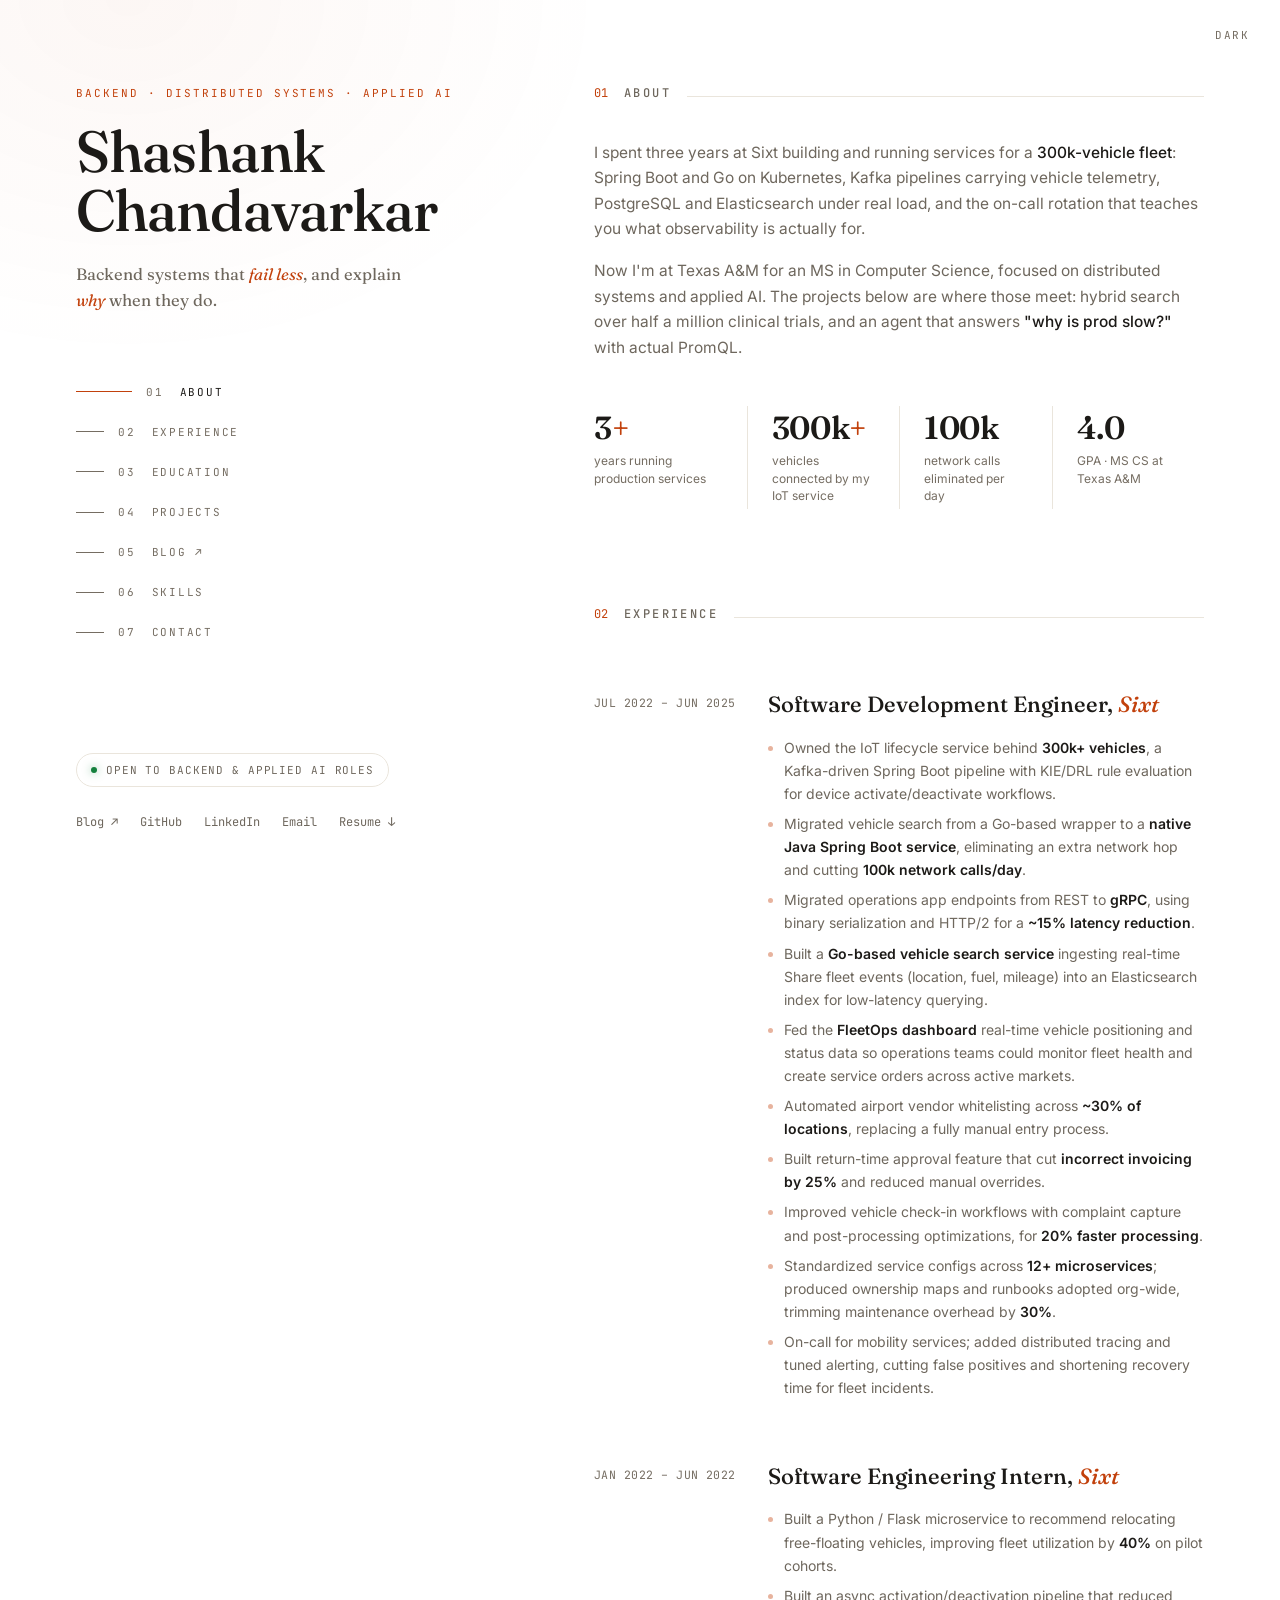
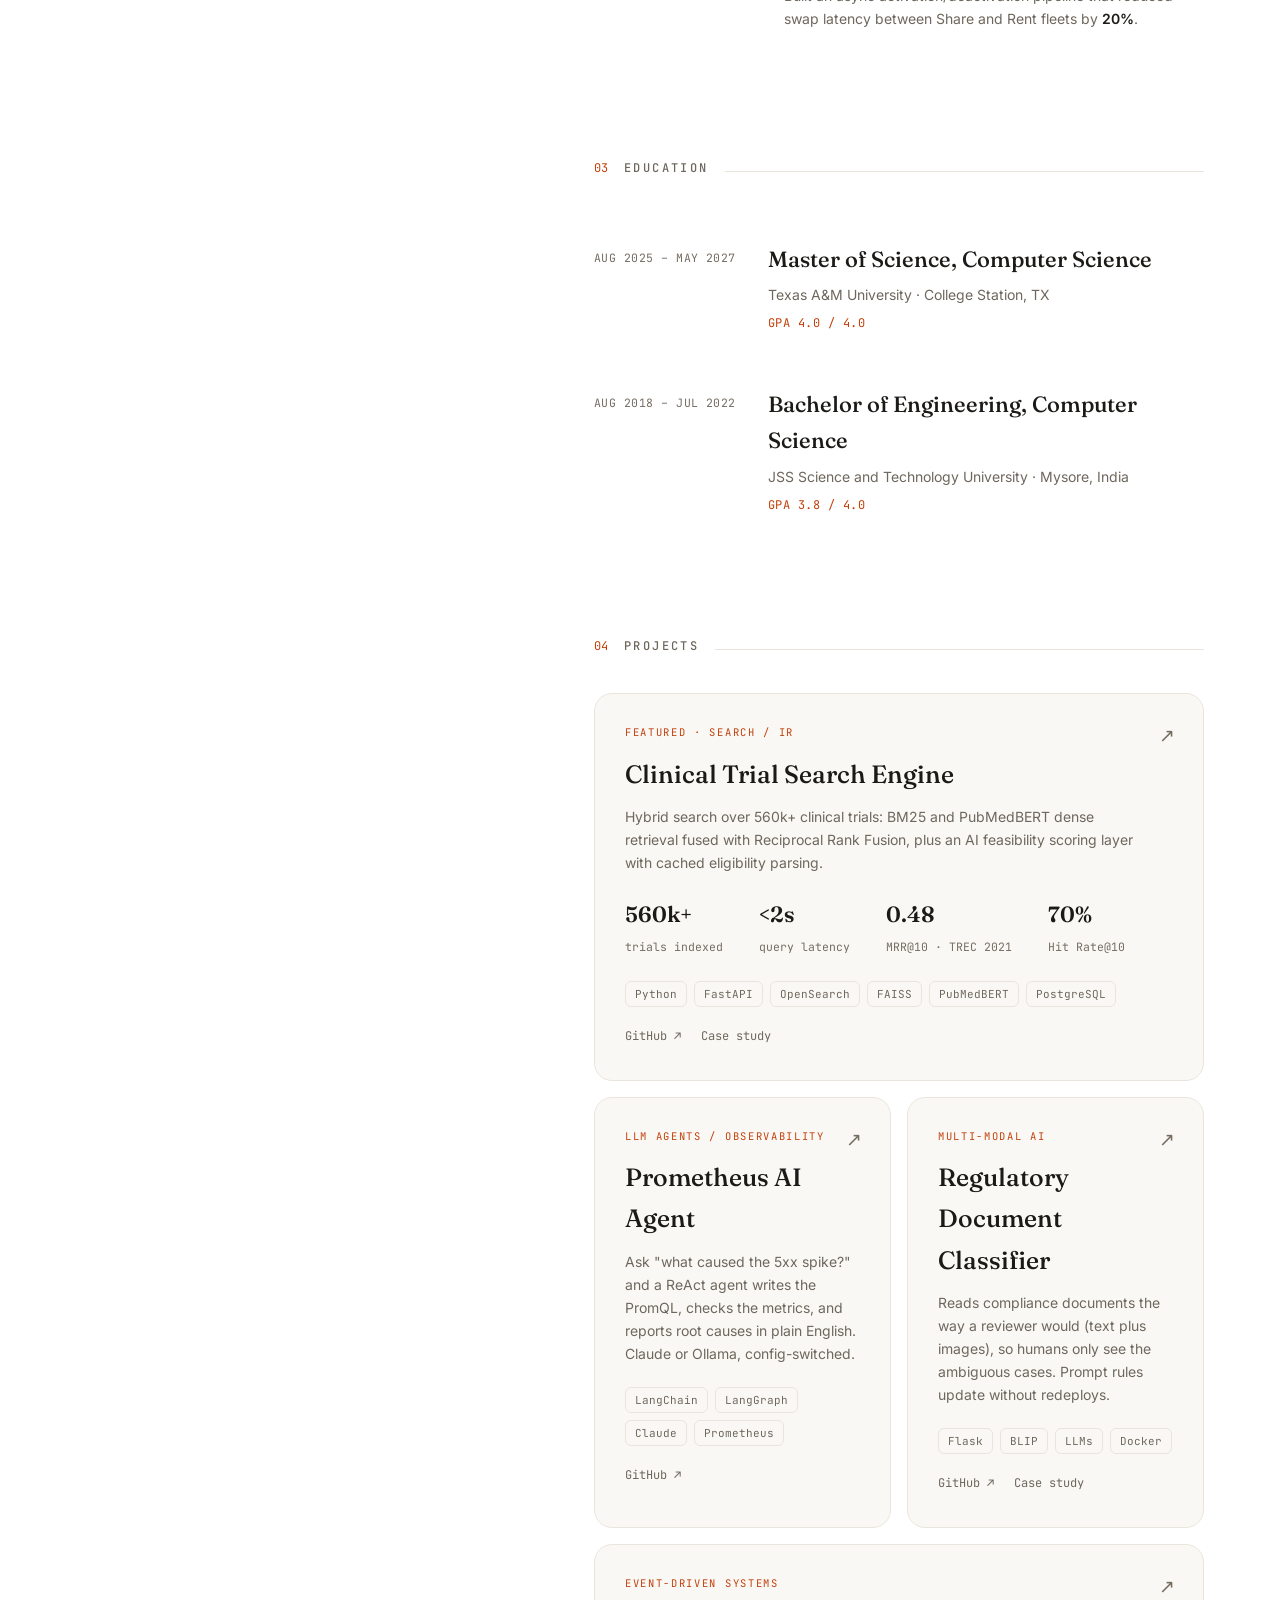
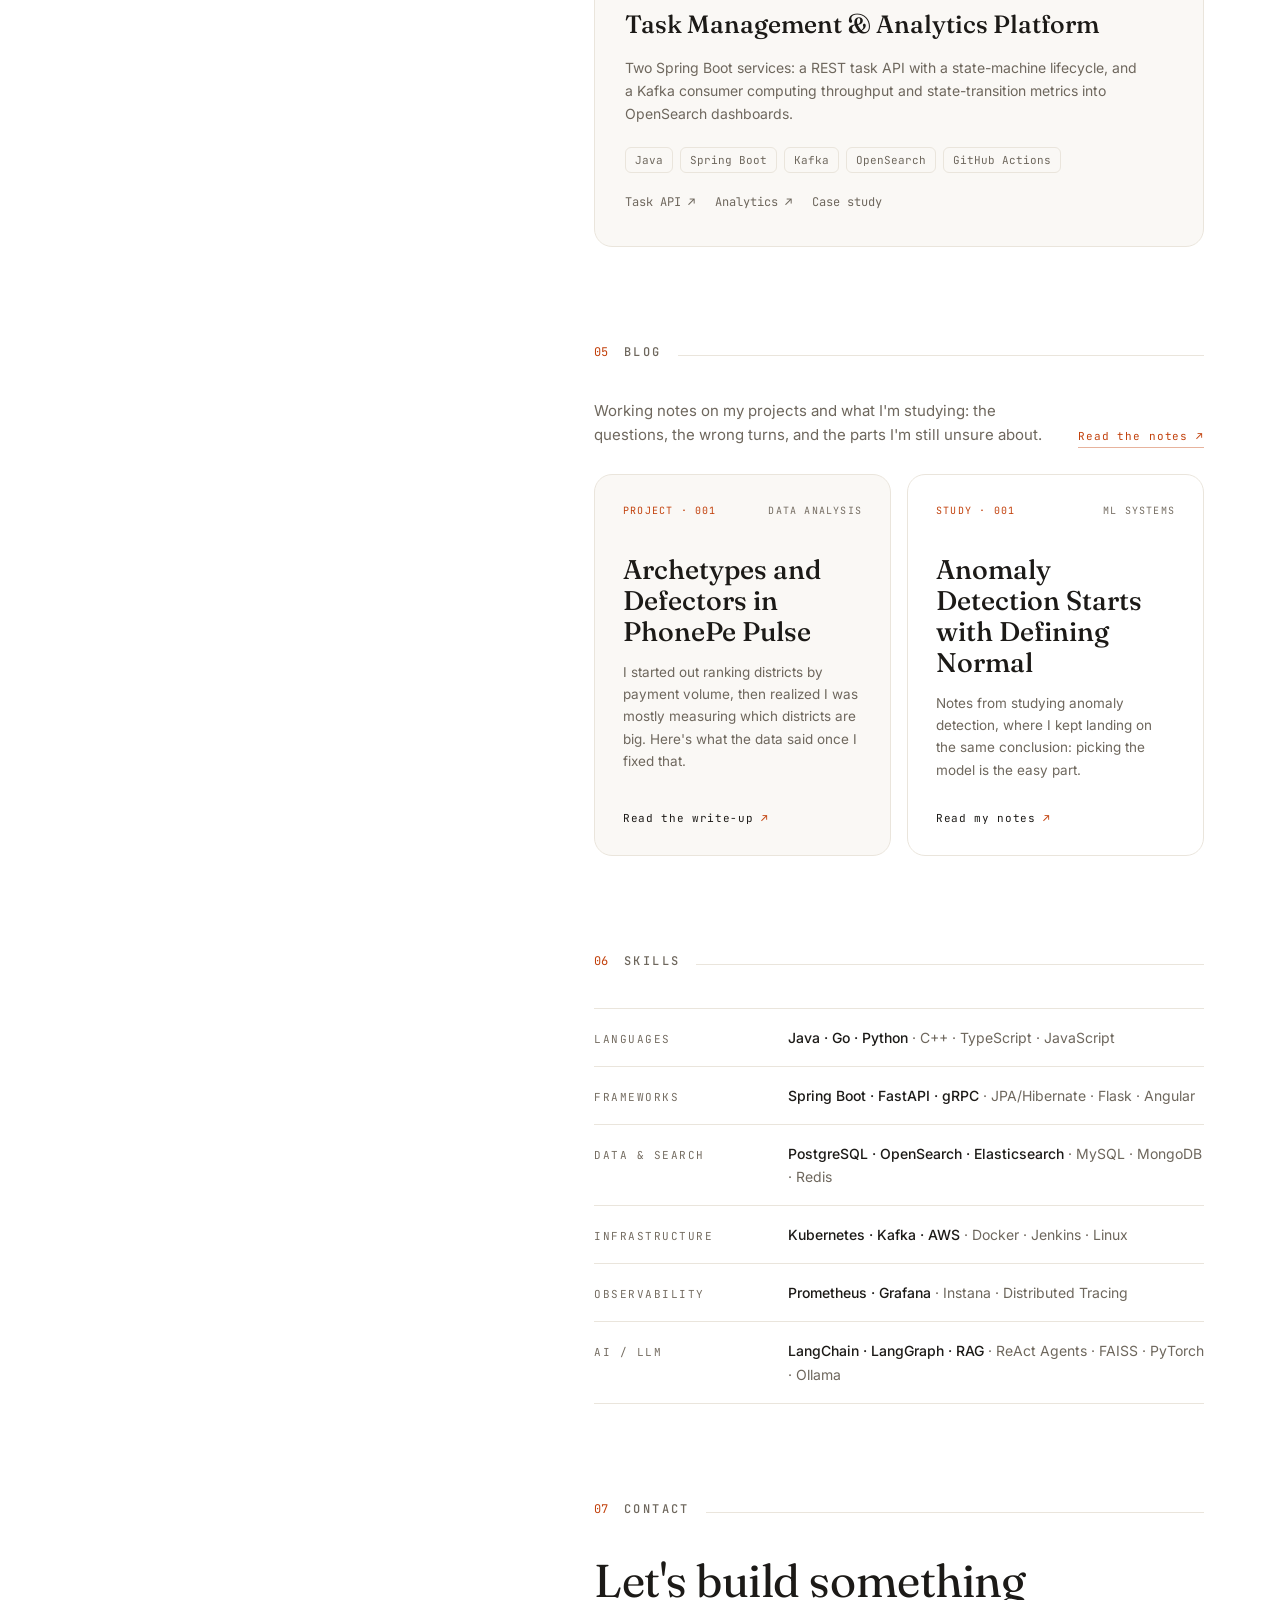
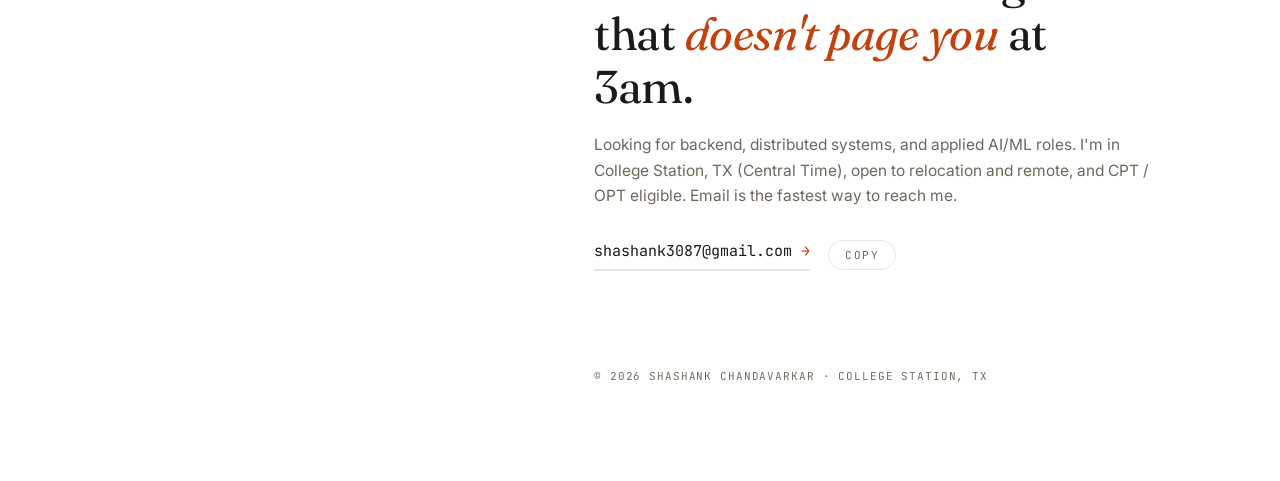
==== commit 631ac530: "added blog" ====
--- a/index.html
+++ b/index.html
@@ -4,7 +4,7 @@
   <meta charset="utf-8" />
   <meta name="viewport" content="width=device-width, initial-scale=1" />
   <title>Shashank Chandavarkar | Backend Engineer</title>
-  <meta name="description" content="Shashank Chandavarkar, backend engineer. Java, Go, and Python services, Kafka pipelines, and applied AI. MS CS at Texas A&M." />
+  <meta name="description" content="Shashank Chandavarkar, backend engineer. Java, Go, and Python services, Kafka pipelines, and applied AI. MS CS at Texas A&amp;M." />
   <meta name="theme-color" content="#ffffff" />
   <meta property="og:title" content="Shashank Chandavarkar | Backend Engineer" />
   <meta property="og:description" content="Backend systems that fail less, and explain why when they do. Java, Go, Python, Kafka, and applied AI." />
@@ -13,12 +13,12 @@
   <link rel="icon" href="data:image/svg+xml,%3Csvg xmlns='http://www.w3.org/2000/svg' viewBox='0 0 100 100'%3E%3Crect x='27' y='27' width='46' height='46' transform='rotate(45 50 50)' fill='%23c2410c'/%3E%3C/svg%3E" />
   <link rel="preconnect" href="https://fonts.googleapis.com">
   <link rel="preconnect" href="https://fonts.gstatic.com" crossorigin>
-  <link href="https://fonts.googleapis.com/css2?family=Fraunces:ital,opsz,wght@0,9..144,400;0,9..144,500;0,9..144,600;1,9..144,400;1,9..144,500&family=Inter:wght@400;500;600&family=JetBrains+Mono:wght@400;500&display=swap" rel="stylesheet">
+  <link href="https://fonts.googleapis.com/css2?family=Fraunces:ital,opsz,wght@0,9..144,400;0,9..144,500;0,9..144,600;1,9..144,400;1,9..144,500&amp;family=Inter:wght@400;500;600&amp;family=JetBrains+Mono:wght@400;500&amp;display=swap" rel="stylesheet">
   <link rel="stylesheet" href="styles.css">
 </head>
 
 <body>
-  <a class="skip" href="#about">Skip to content</a>
+  <a class="skip" href="#main">Skip to content</a>
   <div class="progress" aria-hidden="true"><span id="progressBar"></span></div>
   <button id="themeToggle" type="button" aria-label="Toggle dark mode">DARK</button>
 
@@ -35,13 +35,15 @@
           <a href="#experience"><span class="n">02</span> Experience</a>
           <a href="#education"><span class="n">03</span> Education</a>
           <a href="#projects"><span class="n">04</span> Projects</a>
-          <a href="#skills"><span class="n">05</span> Skills</a>
-          <a href="#contact"><span class="n">06</span> Contact</a>
+          <a href="blog/index.html"><span class="n">05</span> Blog ↗</a>
+          <a href="#skills"><span class="n">06</span> Skills</a>
+          <a href="#contact"><span class="n">07</span> Contact</a>
         </nav>
       </div>
       <div class="rail-bottom">
         <div class="badge"><span class="dot"></span> OPEN TO BACKEND &amp; APPLIED AI ROLES</div>
         <div class="socials">
+          <a href="blog/index.html">Blog ↗</a>
           <a href="https://github.com/ShashankC10" target="_blank" rel="noopener">GitHub</a>
           <a href="https://www.linkedin.com/in/shashank-chandavarkar" target="_blank" rel="noopener">LinkedIn</a>
           <a href="mailto:shashank3087@gmail.com">Email</a>
@@ -51,7 +53,7 @@
     </aside>
 
     <!-- ── Content ── -->
-    <div class="content">
+    <main id="main" class="content" tabindex="-1">
 
       <section id="about" class="about fade-up">
         <div class="sec-h"><span class="num">01</span><h2>About</h2></div>
@@ -182,8 +184,30 @@
         </div>
       </section>
 
+      <section id="blog" class="fade-up">
+        <div class="sec-h"><span class="num">05</span><h2>Blog</h2></div>
+        <div class="blog-lede">
+          <p>Working notes on my projects and what I'm studying: the questions, the wrong turns, and the parts I'm still unsure about.</p>
+          <a href="blog/index.html">Read the notes ↗</a>
+        </div>
+        <div class="blog-preview-grid">
+          <a class="blog-preview-card" href="blog/projects/phonepe-pulse.html">
+            <div class="entry-meta"><span>Project · 001</span><span>Data analysis</span></div>
+            <h3>Archetypes and Defectors in PhonePe Pulse</h3>
+            <p>I started out ranking districts by payment volume, then realized I was mostly measuring which districts are big. Here's what the data said once I fixed that.</p>
+            <span class="entry-cta">Read the write-up <i>↗</i></span>
+          </a>
+          <a class="blog-preview-card study-card" href="blog/studies/anomaly-detection.html">
+            <div class="entry-meta"><span>Study · 001</span><span>ML systems</span></div>
+            <h3>Anomaly Detection Starts with Defining Normal</h3>
+            <p>Notes from studying anomaly detection, where I kept landing on the same conclusion: picking the model is the easy part.</p>
+            <span class="entry-cta">Read my notes <i>↗</i></span>
+          </a>
+        </div>
+      </section>
+
       <section id="skills" class="fade-up">
-        <div class="sec-h"><span class="num">05</span><h2>Skills</h2></div>
+        <div class="sec-h"><span class="num">06</span><h2>Skills</h2></div>
         <div>
           <div class="srow"><div class="sl">Languages</div><div class="sv"><b>Java · Go · Python</b> · C++ · TypeScript · JavaScript</div></div>
           <div class="srow"><div class="sl">Frameworks</div><div class="sv"><b>Spring Boot · FastAPI · gRPC</b> · JPA/Hibernate · Flask · Angular</div></div>
@@ -195,7 +219,7 @@
       </section>
 
       <section id="contact" class="contact fade-up">
-        <div class="sec-h"><span class="num">06</span><h2>Contact</h2></div>
+        <div class="sec-h"><span class="num">07</span><h2>Contact</h2></div>
         <div class="big">Let's build something that <em>doesn't page you</em> at 3am.</div>
         <p>Looking for backend, distributed systems, and applied AI/ML roles. I'm in College Station, TX
           (Central Time), open to relocation and remote, and CPT / OPT eligible. Email is the fastest
@@ -207,7 +231,7 @@
       </section>
 
       <footer>© <span id="year"></span> SHASHANK CHANDAVARKAR · COLLEGE STATION, TX</footer>
-    </div>
+    </main>
   </div>
 
   <div id="toast" role="status" aria-live="polite"></div>
--- a/styles.css
+++ b/styles.css
@@ -4,7 +4,7 @@
   --panel: #faf8f5;
   --text: #1c1a17;          /* ink */
   --muted: #6e675d;
-  --faint: #a59c8e;
+  --faint: #756d62;
   --line: #eae5dc;
   --accent: #c2410c;        /* burnt orange */
   --accent-dim: rgba(194,65,12,.4);
@@ -17,7 +17,7 @@
   --panel: rgba(255,250,240,.025);
   --text: #ece8e0;          /* warm paper */
   --muted: #9d968a;
-  --faint: #6b6459;
+  --faint: #8f887c;
   --line: rgba(236,232,224,.09);
   --accent: #e8834a;
   --accent-dim: rgba(232,131,74,.45);
@@ -220,6 +220,45 @@
   transition: color .2s, transform .25s;
 }
 .pcard:hover .parrow { color: var(--accent); transform: translate(3px, -3px); }
+
+/* ── Blog preview ── */
+.blog-lede {
+  display: flex; justify-content: space-between; align-items: flex-end;
+  gap: 28px; margin-bottom: 26px;
+}
+.blog-lede p { color: var(--muted); font-size: 15px; max-width: 52ch; }
+.blog-lede > a {
+  flex: 0 0 auto; font-family: var(--mono); font-size: 11px;
+  letter-spacing: .08em; color: var(--accent); padding-bottom: 2px;
+  border-bottom: 1px solid var(--accent-dim);
+}
+.blog-preview-grid { display: grid; grid-template-columns: 1fr 1fr; gap: 16px; }
+.blog-preview-card {
+  min-height: 300px; display: flex; flex-direction: column;
+  border: 1px solid var(--line); border-radius: 18px; padding: 28px;
+  background: var(--panel); transition: border-color .25s, transform .25s, box-shadow .25s;
+}
+.blog-preview-card:hover {
+  border-color: var(--accent-dim); transform: translateY(-3px); box-shadow: var(--shadow);
+}
+.blog-preview-card.study-card { background: var(--bg); }
+.entry-meta {
+  display: flex; justify-content: space-between; gap: 16px;
+  font-family: var(--mono); font-size: 10px; letter-spacing: .12em;
+  text-transform: uppercase; color: var(--faint);
+}
+.entry-meta span:first-child { color: var(--accent); }
+.blog-preview-card h3 {
+  max-width: 15ch; margin-top: 34px; font-family: var(--serif);
+  font-size: 27px; line-height: 1.15; font-weight: 500;
+}
+.blog-preview-card p { color: var(--muted); font-size: 13.5px; margin-top: 14px; }
+.entry-cta {
+  margin-top: auto; padding-top: 28px; font-family: var(--mono);
+  font-size: 11px; letter-spacing: .06em; color: var(--text);
+}
+.entry-cta i { color: var(--accent); font-style: normal; transition: transform .2s; display: inline-block; }
+.blog-preview-card:hover .entry-cta i { transform: translate(3px, -3px); }
 
 /* ── Skills ── */
 .srow {
@@ -316,12 +355,15 @@
   .stat:nth-child(even) { padding-right: 0; }
   .xp { grid-template-columns: 1fr; gap: 8px; padding: 20px 18px; margin: 0 -18px; }
   .bento { grid-template-columns: 1fr; }
+  .blog-preview-grid { grid-template-columns: 1fr; }
   .srow { grid-template-columns: 1fr; gap: 8px; }
   #toTop { right: 18px; bottom: 18px; }
 }
 @media (max-width: 420px) {
   h1 { font-size: 38px; }
   .pcard { padding: 24px 20px; }
+  .blog-lede { align-items: flex-start; flex-direction: column; }
+  .blog-preview-card { min-height: 280px; padding: 24px 20px; }
   .pmetrics { gap: 24px; }
   .socials { gap: 16px; flex-wrap: wrap; }
 }
